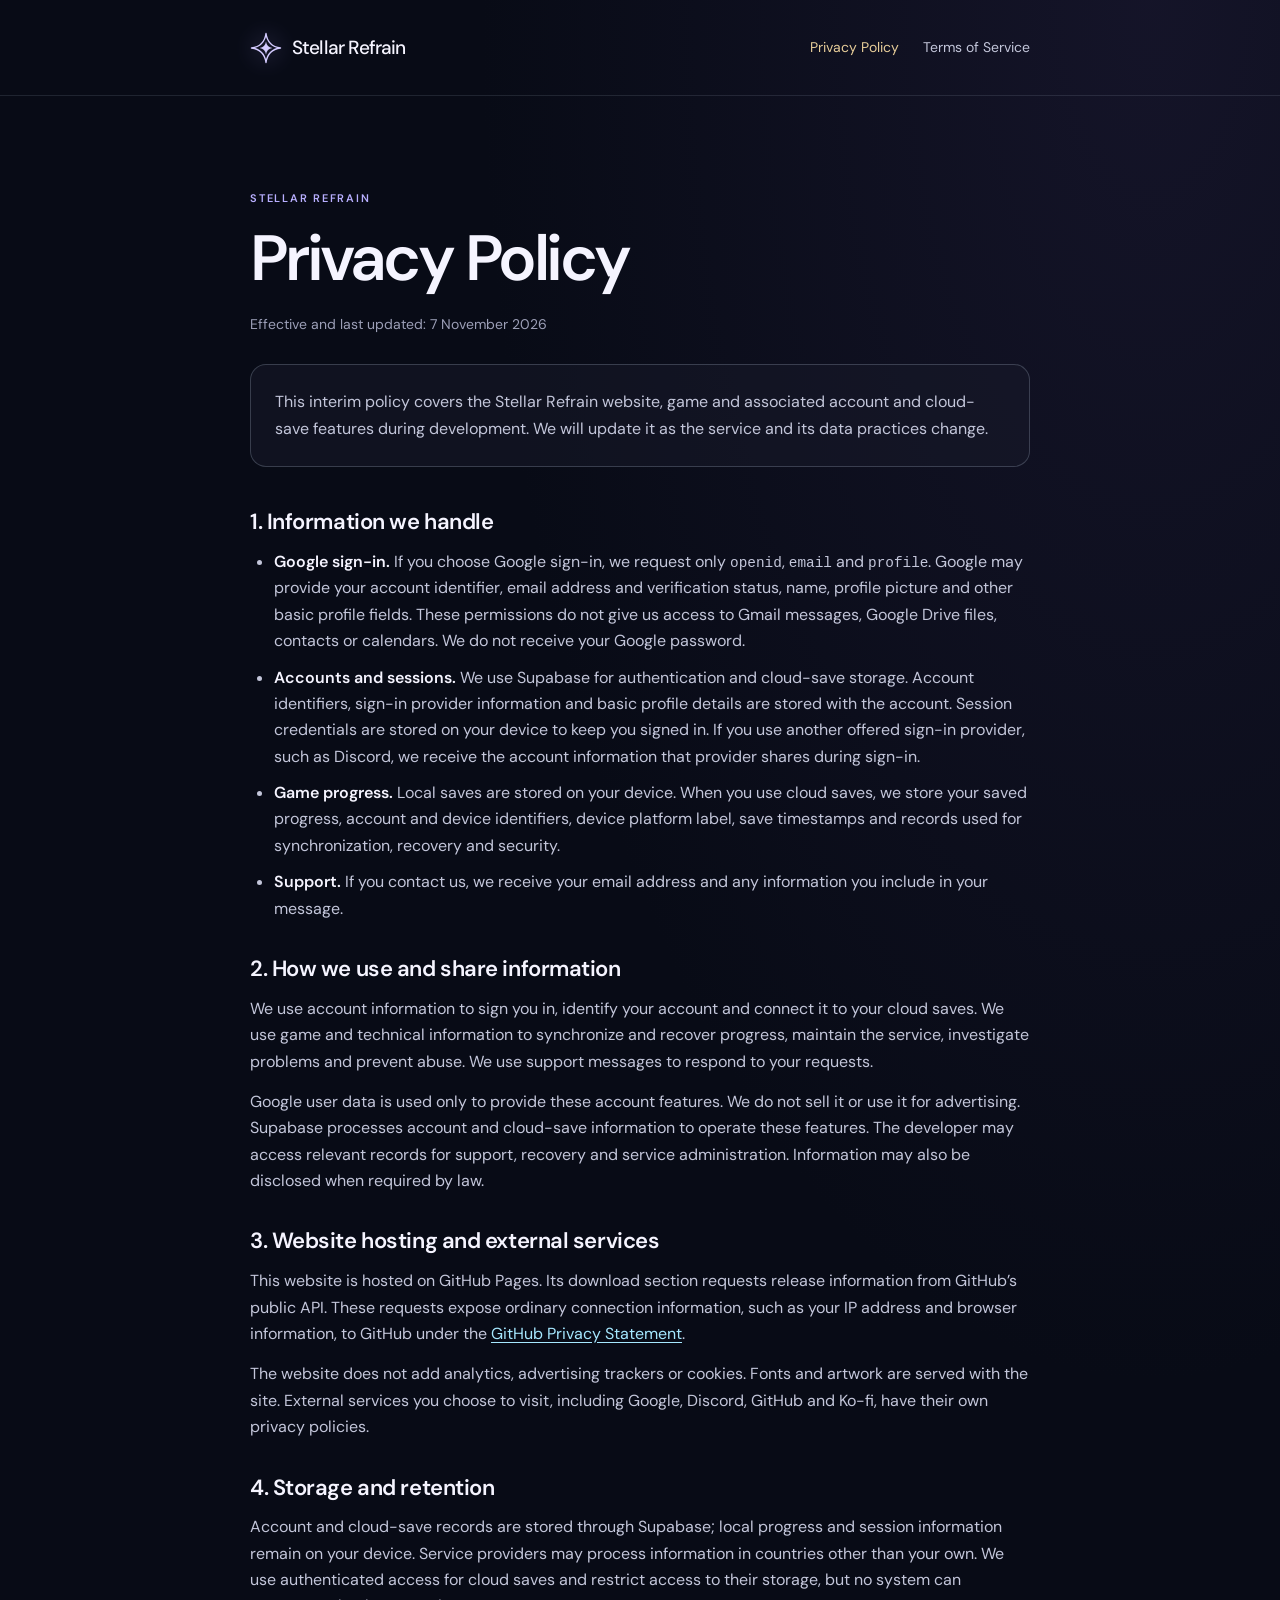
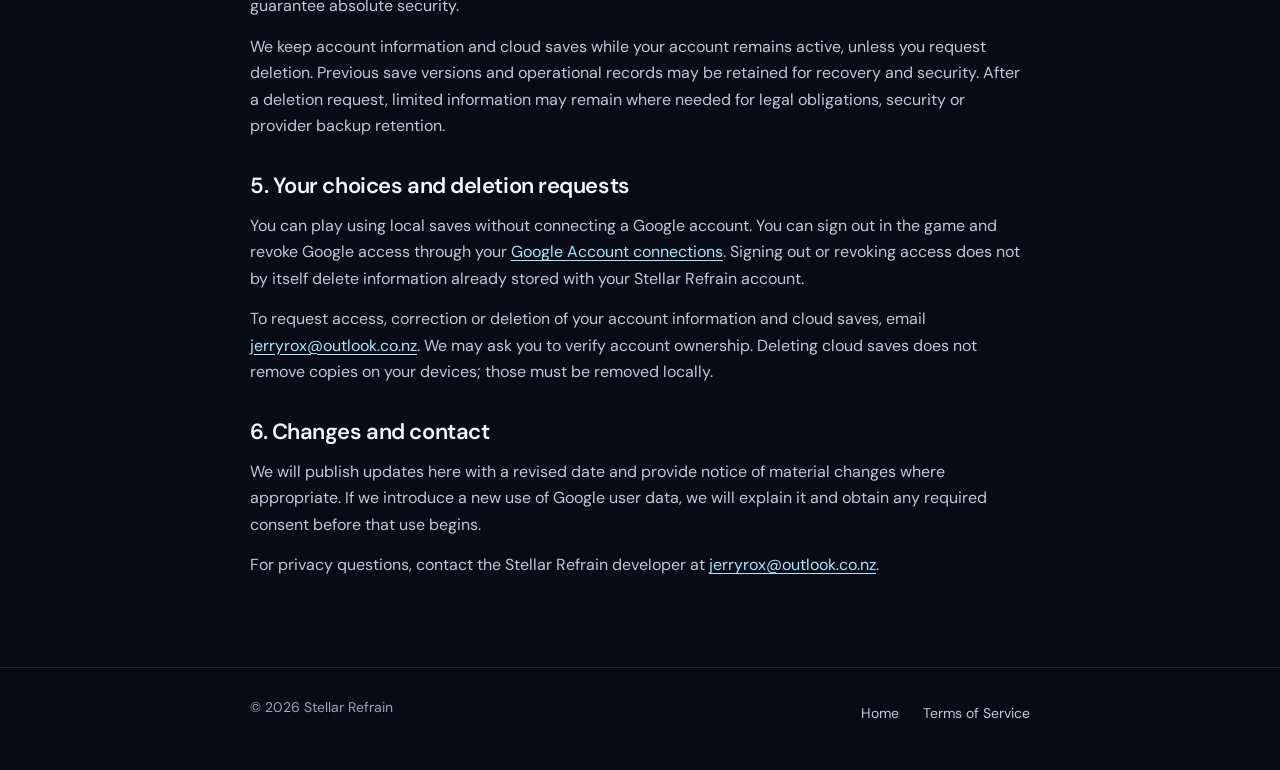
==== privacy/index.html @ 60c8eb96 "Add interim privacy policy and terms for OAuth setup" ====
<!doctype html>
<html lang="en">
  <head>
    <meta charset="utf-8">
    <meta name="viewport" content="width=device-width, initial-scale=1">
    <title>Privacy Policy — Stellar Refrain</title>
    <meta name="description" content="How Stellar Refrain handles website visits, sign-in information and cloud saves during development.">
    <meta name="theme-color" content="#080b16">
    <meta name="color-scheme" content="dark">
    <link rel="canonical" href="https://stellar-refrain.github.io/privacy/">
    <link rel="icon" href="../assets/img/favicon.svg" type="image/svg+xml">
    <link rel="apple-touch-icon" href="../assets/img/apple-touch-icon.png">
    <link rel="stylesheet" href="../assets/css/site.css?v=immersive-2">
    <link rel="stylesheet" href="../assets/css/legal.css?v=1">
  </head>
  <body class="legal-page">
    <a class="skip-link" href="#main">Skip to content</a>
    <header class="legal-header">
      <div class="legal-shell">
        <a class="brand" href="../" aria-label="Stellar Refrain — home">
          <svg class="brand-crest" viewBox="0 0 32 32" aria-hidden="true"><path d="M16 1.5Q17.7 14.3 30.5 16 17.7 17.7 16 30.5 14.3 17.7 1.5 16 14.3 14.3 16 1.5Z" fill="none" stroke="currentColor" stroke-width="1.4" stroke-linejoin="round"/><path d="M16 9.6Q16.8 15.2 22.4 16 16.8 16.8 16 22.4 15.2 16.8 9.6 16 15.2 15.2 16 9.6Z" fill="currentColor"/></svg>
          <span class="brand-word" aria-hidden="true"><span>Stellar</span><span>Refrain</span></span>
        </a>
        <nav class="legal-nav" aria-label="Policies">
          <a href="./" aria-current="page">Privacy Policy</a>
          <a href="../terms/">Terms of Service</a>
        </nav>
      </div>
    </header>
    <main class="legal-main legal-shell" id="main">
      <p class="eyebrow">Stellar Refrain</p>
      <h1 class="display legal-title">Privacy Policy</h1>
      <p class="legal-date">Effective and last updated: <time datetime="2026-11-07">7 November 2026</time></p>
      <div class="legal-copy">
        <div class="legal-intro">
          <p>This interim policy covers the Stellar Refrain website, game and associated account and cloud-save features during development. We will update it as the service and its data practices change.</p>
        </div>
        <section aria-labelledby="information">
          <h2 id="information">1. Information we handle</h2>
          <ul>
            <li><strong>Google sign-in.</strong> If you choose Google sign-in, we request only <code>openid</code>, <code>email</code> and <code>profile</code>. Google may provide your account identifier, email address and verification status, name, profile picture and other basic profile fields. These permissions do not give us access to Gmail messages, Google Drive files, contacts or calendars. We do not receive your Google password.</li>
            <li><strong>Accounts and sessions.</strong> We use Supabase for authentication and cloud-save storage. Account identifiers, sign-in provider information and basic profile details are stored with the account. Session credentials are stored on your device to keep you signed in. If you use another offered sign-in provider, such as Discord, we receive the account information that provider shares during sign-in.</li>
            <li><strong>Game progress.</strong> Local saves are stored on your device. When you use cloud saves, we store your saved progress, account and device identifiers, device platform label, save timestamps and records used for synchronization, recovery and security.</li>
            <li><strong>Support.</strong> If you contact us, we receive your email address and any information you include in your message.</li>
          </ul>
        </section>
        <section aria-labelledby="use">
          <h2 id="use">2. How we use and share information</h2>
          <p>We use account information to sign you in, identify your account and connect it to your cloud saves. We use game and technical information to synchronize and recover progress, maintain the service, investigate problems and prevent abuse. We use support messages to respond to your requests.</p>
          <p>Google user data is used only to provide these account features. We do not sell it or use it for advertising. Supabase processes account and cloud-save information to operate these features. The developer may access relevant records for support, recovery and service administration. Information may also be disclosed when required by law.</p>
        </section>
        <section aria-labelledby="website">
          <h2 id="website">3. Website hosting and external services</h2>
          <p>This website is hosted on GitHub Pages. Its download section requests release information from GitHub’s public API. These requests expose ordinary connection information, such as your IP address and browser information, to GitHub under the <a href="https://docs.github.com/en/site-policy/privacy-policies/github-general-privacy-statement">GitHub Privacy Statement</a>.</p>
          <p>The website does not add analytics, advertising trackers or cookies. Fonts and artwork are served with the site. External services you choose to visit, including Google, Discord, GitHub and Ko-fi, have their own privacy policies.</p>
        </section>
        <section aria-labelledby="storage">
          <h2 id="storage">4. Storage and retention</h2>
          <p>Account and cloud-save records are stored through Supabase; local progress and session information remain on your device. Service providers may process information in countries other than your own. We use authenticated access for cloud saves and restrict access to their storage, but no system can guarantee absolute security.</p>
          <p>We keep account information and cloud saves while your account remains active, unless you request deletion. Previous save versions and operational records may be retained for recovery and security. After a deletion request, limited information may remain where needed for legal obligations, security or provider backup retention.</p>
        </section>
        <section aria-labelledby="choices">
          <h2 id="choices">5. Your choices and deletion requests</h2>
          <p>You can play using local saves without connecting a Google account. You can sign out in the game and revoke Google access through your <a href="https://myaccount.google.com/connections">Google Account connections</a>. Signing out or revoking access does not by itself delete information already stored with your Stellar Refrain account.</p>
          <p>To request access, correction or deletion of your account information and cloud saves, email <a href="mailto:jerryrox@outlook.co.nz">jerryrox@outlook.co.nz</a>. We may ask you to verify account ownership. Deleting cloud saves does not remove copies on your devices; those must be removed locally.</p>
        </section>
        <section aria-labelledby="contact">
          <h2 id="contact">6. Changes and contact</h2>
          <p>We will publish updates here with a revised date and provide notice of material changes where appropriate. If we introduce a new use of Google user data, we will explain it and obtain any required consent before that use begins.</p>
          <p>For privacy questions, contact the Stellar Refrain developer at <a href="mailto:jerryrox@outlook.co.nz">jerryrox@outlook.co.nz</a>.</p>
        </section>
      </div>
    </main>
    <footer class="legal-footer">
      <div class="legal-shell">
        <span>© 2026 Stellar Refrain</span>
        <nav class="legal-nav" aria-label="Footer">
          <a href="../">Home</a>
          <a href="../terms/">Terms of Service</a>
        </nav>
      </div>
    </footer>
  </body>
</html>
---- assets/css/site.css ----
/* Stellar Refrain — website
   A cinematic night sky, layered artwork and light in motion. */

@font-face { font-family: "DM Sans"; src: url("../fonts/dm-sans-regular.woff2") format("woff2"); font-weight: 400; font-display: swap; }
@font-face { font-family: "DM Sans"; src: url("../fonts/dm-sans-medium.woff2") format("woff2"); font-weight: 500; font-display: swap; }
@font-face { font-family: "DM Sans"; src: url("../fonts/dm-sans-semibold.woff2") format("woff2"); font-weight: 600 700; font-display: swap; }
@font-face { font-family: "Libre Caslon Display"; src: url("../fonts/libre-caslon-display.woff2") format("woff2"); font-weight: 400; font-display: swap; }

@property --c { syntax: "<color>"; inherits: true; initial-value: #f6b6d2; }

:root {
  color-scheme: dark;
  --bg: #080b16;
  --bg-deep: #050710;
  --bg-raise: #111626;
  --glass: rgba(19, 34, 55, .55);
  --glass-strong: rgba(14, 26, 45, .78);
  --line: rgba(212, 234, 255, .11);
  --line-strong: rgba(212, 234, 255, .2);
  --ink: #f5f4ff;
  --ink-2: #c3c6da;
  --muted: #9c9fb7;
  --gold: #e7cd99;
  --gold-2: #d3b77e;
  --ice: #a6e8ff;
  --serif: "Libre Caslon Display", "Iowan Old Style", "Palatino Linotype", Georgia, serif;
  --sans: "DM Sans", ui-sans-serif, system-ui, -apple-system, "Segoe UI", Roboto, sans-serif;
  --ease: cubic-bezier(.16, 1, .3, 1);
  --ease-in-out: cubic-bezier(.65, 0, .35, 1);
  --max: 1320px;
  --gutter: clamp(20px, 4.6vw, 64px);
  --header-h: 76px;
  --section-y: clamp(76px, 9vw, 140px);
  --accent: #b8afff;
  --accent-hover: #d8d2ff;
  --violet: #8374df;
}

/* Base -------------------------------------------------------------------- */
*, *::before, *::after { box-sizing: border-box; }
html { scroll-behavior: smooth; scroll-padding-top: calc(var(--header-h) + 8px); -webkit-text-size-adjust: 100%; text-size-adjust: 100%; }
body {
  margin: 0;
  min-height: 100vh;
  background: var(--bg);
  color: var(--ink);
  font: 400 16px/1.65 var(--sans);
  -webkit-font-smoothing: antialiased;
  -moz-osx-font-smoothing: grayscale;
  text-rendering: optimizeLegibility;
  overflow-x: hidden;
}
img, picture, svg, canvas { display: block; max-width: 100%; }
img { height: auto; }
svg { flex-shrink: 0; width: 1em; height: 1em; }
h1, h2, h3, h4, p, figure, blockquote, dl, dd, ul, ol { margin: 0; }
ul, ol { padding: 0; list-style: none; }
h1, h2, h3, h4 { font-weight: 400; }
a { color: inherit; text-decoration: none; }
button { font: inherit; color: inherit; background: none; border: 0; padding: 0; cursor: pointer; -webkit-tap-highlight-color: transparent; }
[hidden] { display: none !important; }
::selection { background: rgba(231, 205, 153, .32); color: #fff; }
:focus-visible { outline: 2px solid var(--ice); outline-offset: 3px; border-radius: 6px; }

.visually-hidden { position: absolute !important; width: 1px; height: 1px; padding: 0; margin: -1px; overflow: hidden; clip: rect(0 0 0 0); white-space: nowrap; border: 0; }
.sprite { position: absolute; width: 0; height: 0; overflow: hidden; }
.skip-link { position: fixed; left: 16px; top: 16px; z-index: 100; padding: 10px 18px; border-radius: 10px; background: var(--gold); color: #1a1408; font-weight: 600; transform: translateY(-160%); transition: transform .2s; }
.skip-link:focus { transform: none; }
.container { width: min(var(--max), 100% - 2 * var(--gutter)); margin-inline: auto; }
.section { position: relative; padding-block: var(--section-y); }

/* Type ---------------------------------------------------------------------- */
.eyebrow {
  display: inline-flex; align-items: center; gap: 10px;
  color: var(--gold);
  font: 600 12px/1.4 var(--sans);
  letter-spacing: .26em;
  text-transform: uppercase;
}
.eyebrow svg { width: 11px; height: 11px; }
.display, .display-sm, .display-md { font-family: var(--sans); font-weight: 600; line-height: 1.04; letter-spacing: -.055em; text-wrap: balance; }
.display { font-size: clamp(39px, 4.8vw, 68px); }
.display-sm { font-size: clamp(29px, 3.4vw, 45px); }
.display-md { font-size: clamp(52px, 7vw, 92px); }
.lede { color: var(--ink-2); font-size: clamp(16px, 1.3vw, 19px); line-height: 1.7; max-width: 56ch; text-wrap: pretty; }

.section-head { display: grid; gap: 22px; }
.section-head.center { justify-items: center; text-align: center; max-width: 860px; margin-inline: auto; }
.section-head.split { grid-template-columns: minmax(0, 1.1fr) minmax(0, .9fr); align-items: end; column-gap: clamp(32px, 6vw, 96px); }
.section-head.split > div { display: grid; gap: 22px; }
.section-head.split .lede { padding-bottom: 10px; }

/* Buttons ------------------------------------------------------------------- */
.btn {
  --h: 48px;
  position: relative;
  display: inline-flex; align-items: center; justify-content: center; gap: 10px;
  min-height: var(--h); padding: 0 22px;
  border-radius: 12px;
  border: 1px solid transparent;
  font: 600 15px/1 var(--sans);
  letter-spacing: .01em;
  white-space: nowrap;
  transition: transform .35s var(--ease), background-color .25s, border-color .25s, box-shadow .35s var(--ease), color .25s;
}
.btn svg { width: 18px; height: 18px; }
.btn-lg { --h: 56px; padding: 0 28px; font-size: 16px; border-radius: 14px; }
.btn-block { width: 100%; --h: 54px; }
.btn-primary {
  color: #161329; background: linear-gradient(135deg, #f4f0ff, #c2b8ff);
  border-color: #e7e1ff88;
  box-shadow: 0 0 30px -12px #b7a7ff9c, inset 0 1px #fff;
}
.btn-primary:hover { transform: translateY(-3px); box-shadow: 0 0 48px -12px #b7a7ffd0; }
.btn-primary svg { transition: transform .3s var(--ease); }
.btn-primary:hover svg { transform: translateX(3px); }
.btn-secondary { color: var(--ink); background: #141a2b88; border-color: #c4baff38; backdrop-filter: blur(14px); }
.btn-secondary:hover { background: #36304c99; border-color: #d4c7ff88; transform: translateY(-3px); }
.btn-glass {
  color: var(--ink);
  background: rgba(14, 26, 45, .5);
  border-color: rgba(231, 205, 153, .42);
  -webkit-backdrop-filter: blur(14px);
  backdrop-filter: blur(14px);
}
.btn-glass:hover { transform: translateY(-2px); border-color: var(--gold); background: rgba(20, 34, 58, .7); }
.btn-glass svg { transition: transform .35s var(--ease); }
.btn-glass:hover svg { transform: translateX(3px); }
.btn-disabled, .btn:disabled {
  color: var(--muted);
  background: rgba(255, 255, 255, .03);
  border: 1px dashed var(--line-strong);
  cursor: not-allowed;
  box-shadow: none;
}
.link-btn {
  display: inline-flex; align-items: center; gap: 8px;
  color: var(--ink-2); font-size: 14px; font-weight: 500;
  padding: 8px 2px;
  border-bottom: 1px solid var(--line-strong);
  transition: color .2s, border-color .2s;
}
.link-btn svg { width: 15px; height: 15px; }
.link-btn:hover { color: var(--ink); border-color: var(--c, var(--gold)); }

/* Header -------------------------------------------------------------------- */
.site-header {
  position: fixed; inset: 18px 0 auto; z-index: 50;
  width: min(1240px, 100% - 48px); margin-inline: auto;
  border: 1px solid #bcb6ed26; border-radius: 16px;
  background: #0c1020ba; backdrop-filter: blur(24px) saturate(1.25);
  box-shadow: 0 8px 40px #0003, inset 0 1px #ffffff08;
  transition: background-color .35s, transform .35s var(--ease);
}
.site-header::after { content: ''; position: absolute; bottom: -1px; left: 24px; right: 24px; height: 1px; background: linear-gradient(90deg,transparent,#c4b6ff,transparent); transform: scaleX(var(--reading-progress, 0)); transform-origin: left; opacity: .7; }
.site-header.is-scrolled { background: #0c1020ed; transform: translateY(-8px); }
.header-inner { display: flex; align-items: center; gap: 24px; padding-inline: 22px; height: var(--header-h); }
.brand { display: inline-flex; align-items: center; gap: 10px; flex-shrink: 0; }
.brand-crest { width: 32px; height: 32px; color: #d4cbff; filter: drop-shadow(0 0 12px #b6a4ff77); }
.brand-word { display: flex; gap: .23em; font: 500 19px/1 var(--sans); letter-spacing: -.045em; }
.site-nav { margin-left: auto; display: flex; align-items: center; gap: 3px; }
.site-nav a:not(.btn) { padding: 9px 13px; color: var(--ink-2); font-size: 13px; font-weight: 500; border-radius: 8px; transition: color .2s, background-color .2s; }
.site-nav a:not(.btn):hover, .site-nav a[aria-current="true"] { background: #b8afff12; color: #fff; }
.nav-cta { --h: 38px; padding-inline: 17px; margin-left: 12px; font-size: 13px; border-radius: 9px; }
.nav-cta svg { width: 15px; height: 15px; }
.menu-btn { display: none; }

/* Hero ---------------------------------------------------------------------- */
.hero {
  position: relative; isolation: isolate; overflow: hidden;
  min-height: max(840px, 100svh); display: flex; flex-direction: column;
  background: var(--bg);
}
.hero-panorama { position: absolute; inset: 0; z-index: -4; overflow: hidden; }
.hero-panorama img {
  width: 100%; height: 100%; object-fit: cover; object-position: 55% 50%; opacity: .55;
  transform: translate3d(calc(var(--drift-x, 0px) * -.3), calc(var(--scene-scroll, 0px) * .6), 0) scale(1.08);
}
.hero::before {
  content: ''; position: absolute; inset: 0; z-index: -3; pointer-events: none;
  background: linear-gradient(90deg, #080b16 0%, #080b16e8 28%, #080b1680 58%, #080b161a 85%),
    linear-gradient(0deg, #080b16 0%, #080b1640 32%, transparent 65%, #080b1680);
}
.hero::after { content: ''; position: absolute; inset: 0; z-index: -1; pointer-events: none; background: linear-gradient(0deg, #080b16 0%,transparent 29%); }
.hero-aurora {
  position: absolute; left: 26%; top: -10%; width: 80%; height: 90%; z-index: -2; pointer-events: none;
  background: radial-gradient(ellipse at 60% 45%,#7859c94a,transparent 57%), radial-gradient(ellipse at 30% 70%,#3590ac27,transparent 50%);
  filter: blur(40px); animation: aurora 16s ease-in-out infinite alternate;
}
@keyframes aurora { from { transform: translate(-3%,-4%) rotate(-6deg); } to { transform: translate(6%,6%) rotate(7deg); } }
.hero-inner { position: relative; z-index: 3; padding-top: clamp(170px,19vh,230px); padding-bottom: 48px; pointer-events: none; }
.hero-intro { max-width: 600px; pointer-events: auto; }
.game-label { display: inline-flex; align-items: center; gap: 10px; font: 500 11px/1.4 var(--sans); color: #c4b9f4; letter-spacing: .14em; text-transform: uppercase; }
.game-label svg { width: 13px; filter: drop-shadow(0 0 8px #b4a3ff88); }
.hero h1 { margin: 22px 0; font: 600 clamp(72px,7.5vw,112px)/1.02 var(--sans); letter-spacing: -.075em; }
.hero-line { display: block; overflow: hidden; padding-bottom: .08em; margin-bottom: -.08em; }
.hero-line > span { display: block; }
.hero h1 em { font-style: normal; color: #d8cfff; background: linear-gradient(110deg,#f6f0ff 10%,#b7a4fc 60%,#bde6fa); background-clip: text; -webkit-background-clip: text; -webkit-text-fill-color: transparent; }
.hero-lede { max-width: 40ch; color: #c2c2d4; font-size: clamp(16px,1.3vw,19px); line-height: 1.7; }
.hero-actions { display: flex; flex-wrap: wrap; gap: 12px; margin-top: 30px; }
.hero-actions .btn { --h: 54px; padding-inline: 25px; border-radius: 11px; }
.hero-platforms { display: flex; flex-wrap: wrap; gap: 8px 22px; margin-top: 23px; color: #a7a7be; font-size: 11px; }
.hero-platforms li { display: inline-flex; align-items: center; gap: 7px; }
.hero-platforms svg { width: 13px; height: 13px; }
.hero-companion {
  position: absolute; z-index: 2; top: 108px; bottom: 146px; left: 48%; right: 1%;
  display: flex; align-items: flex-end; justify-content: center;
  transform: translate3d(var(--drift-x,0px), calc(var(--drift-y,0px) + var(--scene-scroll,0px) * -.35), 0);
  transition: transform .6s var(--ease);
}
.hero-portrait { height: 100%; width: auto; max-width: 100%; object-fit: contain; object-position: 50% 100%; filter: drop-shadow(0 12px 70px #0c0c2caa); }
.companion-caption {
  position: absolute; right: 10%; bottom: 50px; display: flex; align-items: center; gap: 32px; padding: 16px 18px;
  background: #0d11267a; border: 1px solid #d6c4ff38; border-radius: 12px; backdrop-filter: blur(20px);
  box-shadow: 0 12px 42px #0004; transition: border-color .3s, transform .4s var(--ease);
}
.companion-caption strong { display: block; font: 500 25px/1.1 var(--sans); letter-spacing: -.04em; }
.companion-caption small { display: block; margin-top: 5px; color: #c7bed9; font-size: 11px; }
.companion-arrow { display: grid; place-items: center; width: 32px; height: 32px; border-radius: 50%; background: #d4c6ff14; border: 1px solid #e4d4ff38; }
.companion-arrow svg { width: 15px; rotate: -35deg; }
.hero-companion:hover .companion-caption { transform: translateY(-4px); border-color: #d6c4ff88; }
.hero-orbits { position: absolute; z-index: 0; width: min(700px,56vw); aspect-ratio: 1; top: 47%; left: 73%; transform: translate(-50%,-50%) rotate(-22deg); pointer-events: none; }
.hero-orbits i { position: absolute; inset: 5%; border: 1px solid #cdb9ff29; border-radius: 50%; animation: orbit 50s linear infinite; box-shadow: inset 0 0 60px #b8afff06,0 0 60px #b8afff06; }
.hero-orbits i::after { content: ''; position: absolute; left: 50%; top: -3px; width: 5px; height: 5px; border-radius: 50%; background: #e7d8ff; box-shadow: 0 0 18px 4px #cdb9ff88; }
.hero-orbits i:nth-child(2) { inset: 13% -10%; transform: rotateX(62deg); animation: orbit-ellipse 38s linear infinite; border-color: #badcfa2e; }
@keyframes orbit { to { transform: rotate(360deg); } }
@keyframes orbit-ellipse { from { transform: rotate(-12deg) rotateX(62deg) rotateZ(0); } to { transform: rotate(-12deg) rotateX(62deg) rotateZ(360deg); } }
.explore-strip { position: relative; z-index: 4; display: grid; grid-template-columns: repeat(3,minmax(0,1fr)); gap: 16px; margin-top: auto; padding-block: 20px 36px; }
.portal { position: relative; isolation: isolate; display: flex; align-items: flex-end; gap: 16px; min-height: 118px; padding: 22px; border: 1px solid #b7b1dc29; border-radius: 14px; background: #111629; overflow: hidden; transition: transform .5s var(--ease),border-color .4s,box-shadow .4s; }
.portal-art { position: absolute; inset: 0; z-index: -3; width: 100%; height: 100%; object-fit: cover; opacity: .42; transition: transform .8s var(--ease),opacity .5s; }
.portal::before { content: ''; position: absolute; inset: 0; z-index: -2; background: linear-gradient(90deg,#0c1025f0,#0c102533),linear-gradient(0deg,#0c1025b0,transparent); }
.portal::after { content: ''; position: absolute; inset: 0; z-index: -1; background: radial-gradient(220px at var(--glow-x,50%) var(--glow-y,50%), #cab7ff26, transparent); opacity: 0; transition: opacity .3s; }
.portal small { display: block; color: #b6b0cb; font-size: 10px; margin-bottom: 5px; }
.portal strong { font: 500 clamp(15px,1.4vw,19px)/1.3 var(--sans); letter-spacing: -.025em; }
.portal > svg { margin-left: auto; width: 19px; rotate: -35deg; color: #c4baff; transition: transform .4s var(--ease); }
.portal:hover { transform: translateY(-6px); border-color: #b7a6f888; box-shadow: 0 15px 40px #0005; }
.portal:hover .portal-art { transform: scale(1.06); opacity: .6; }
.portal:hover::after { opacity: 1; }
.portal:hover > svg { transform: translateX(4px); }
.starfield { position: absolute; inset: 0; z-index: -2; width: 100%; height: 100%; pointer-events: none; mix-blend-mode: screen; }
.hero-stars { z-index: 1; opacity: .8; }
.js .hero-panorama { animation: panorama-enter 2s var(--ease) both; }
.js .hero-portrait { animation: portrait-enter 1.8s .15s var(--ease) both; }
.js .hero-line > span { animation: title-enter 1.2s .16s var(--ease) both; }
.js .hero-line:nth-of-type(3) > span { animation-delay: .3s; }
.js .game-label { animation: rise .9s .05s var(--ease) both; }
.js .hero-lede { animation: rise 1s .4s var(--ease) both; }
.js .hero-actions { animation: rise 1s .52s var(--ease) both; }
.js .hero-platforms { animation: rise 1s .64s var(--ease) both; }
.js .companion-caption { animation: rise 1s .8s var(--ease) backwards; }
.js .portal { animation: rise 1s .7s var(--ease) backwards; }
.js .portal:nth-child(2) { animation-delay: .8s; }
.js .portal:nth-child(3) { animation-delay: .9s; }
@keyframes title-enter { from { opacity: 0; transform: translateY(110%) rotate(3deg); } to { opacity: 1; transform: translateY(0) rotate(0); } }
@keyframes portrait-enter { from { opacity: 0; transform: translateY(38px) scale(1.045); } to { opacity: 1; transform: translateY(0) scale(1); } }
@keyframes panorama-enter { from { opacity: 0; transform: scale(1.05); } to { opacity: 1; transform: scale(1); } }
@keyframes rise { from { opacity: 0; transform: translateY(24px); } to { opacity: 1; transform: translateY(0); } }
@keyframes fade { from { opacity: 0; } }

/* Reveal -------------------------------------------------------------------- */
.js [data-reveal] { opacity: 0; transform: translateY(32px); transition: opacity 1s var(--ease), transform 1s var(--ease); transition-delay: calc(var(--d, 0) * 110ms); }
.js [data-reveal].is-visible { opacity: 1; transform: none; }

/* Story --------------------------------------------------------------------- */
.story { background: radial-gradient(ellipse at 10% 35%,#26234535,transparent 60%),var(--bg); }
.story-reader { margin-top: clamp(32px,4vw,56px); background: linear-gradient(135deg,#14192c,#0d1020); border: 1px solid #b9b2e42e; border-radius: 20px; overflow: hidden; box-shadow: 0 35px 90px -50px #000; }
.story-reader-head { display: flex; align-items: center; justify-content: space-between; gap: 12px; padding: 18px 26px; border-bottom: 1px solid var(--line); }
.story-caption { display: flex; align-items: center; gap: 9px; font-size: 13px; font-weight: 500; color: #d9d5ec; }
.story-caption svg { width: 16px; height: 16px; color: var(--accent); }
.story-skip { color: var(--muted); font-size: 12px; padding-block: 5px; }
.story-skip:hover { color: var(--accent); }
.story-tabs { position: relative; display: grid; grid-template-columns: repeat(8,minmax(0,1fr)); padding-inline: 16px; border-bottom: 1px solid var(--line); overflow-x: auto; scrollbar-width: thin; }
.story-tab { position: relative; display: grid; gap: 5px; justify-items: start; padding: 16px 10px; color: var(--muted); font: 500 12px/1.4 var(--sans); white-space: nowrap; transition: color .3s, background-color .3s; }
.story-tab span { color: #9292ac; font-size: 10px; font-variant-numeric: tabular-nums; }
.story-tab::after { content: ''; position: absolute; bottom: 0; left: 10px; right: 10px; height: 2px; background: linear-gradient(90deg,#b5a5f5,#b8e1ed); transform: scaleX(0); transform-origin: left; transition: transform .5s var(--ease); box-shadow: 0 0 14px #b8afff55; }
.story-tab:hover { color: #fff; }
.story-tab[aria-selected="true"] { color: #fff; background: linear-gradient(0deg,#b8afff10,transparent); }
.story-tab[aria-selected="true"] span { color: var(--accent); }
.story-tab[aria-selected="true"]::after { transform: scaleX(1); }
.story-tab:focus-visible { outline-offset: -4px; }
.story-scene { display: grid; grid-template-columns: minmax(0,1.5fr) minmax(0,1fr); align-items: center; gap: clamp(24px,3vw,46px); padding: clamp(20px,3vw,42px); min-height: 450px; }
.story-scene + .story-scene { border-top: 1px solid var(--line); }
.is-enhanced .story-scene { border-top: 0; }
.scene-heading .eyebrow { font-size: 10px; letter-spacing: .14em; color: var(--accent); }
.scene-heading h3 { margin-top: 10px; font: 500 clamp(30px,3vw,43px)/1.08 var(--sans); letter-spacing: -.05em; text-wrap: balance; }
.story-art { overflow: hidden; border-radius: 12px; background: #151c30; border: 1px solid #e0d4ff1c; }
.story-art img { width: 100%; aspect-ratio: 16/9; height: auto; object-fit: cover; }
.story-copy { display: grid; justify-items: start; gap: 17px; }
.story-copy p { color: var(--ink-2); font-size: 15px; line-height: 1.75; }
.story-copy .link-btn { color: var(--accent); }
.is-enhanced .story-scene:not([hidden]) .story-art img { animation: scene-picture 1.2s var(--ease) both; }
.is-enhanced .story-scene:not([hidden]) .scene-heading { animation: scene-copy .7s .08s var(--ease) both; }
.is-enhanced .story-scene:not([hidden]) .story-copy > p { animation: scene-copy .7s .16s var(--ease) both; }
.is-enhanced .story-scene:not([hidden]) .story-copy > p:nth-of-type(2) { animation-delay: .25s; }
@keyframes scene-picture { from { opacity: 0; transform: scale(1.06); filter: blur(5px); } to { opacity: 1; transform: scale(1); filter: blur(0); } }
@keyframes scene-copy { from { opacity: 0; transform: translateY(16px); filter: blur(3px); } to { opacity: 1; transform: translateY(0); filter: blur(0); } }
.story-controls { display: flex; align-items: center; justify-content: space-between; gap: 12px; padding: 14px 26px; border-top: 1px solid var(--line); background: #080b163d; }
.story-controls button { display: inline-flex; align-items: center; gap: 12px; padding: 11px 17px; min-height: 42px; border: 1px solid var(--line-strong); border-radius: 9px; font: 500 13px/1.2 var(--sans); transition: border-color .3s, background-color .3s; }
.story-controls .story-next { color: #1a1731; background: #d0c7fa; border-color: #d0c7fa; }
.story-controls button:hover:not(:disabled) { border-color: #d0c7fa; }
.story-controls button:disabled { opacity: .3; cursor: default; }
.story-position { color: var(--accent); font-size: 12px; font-variant-numeric: tabular-nums; }
.story-position-total { color: var(--muted); margin-left: 5px; }

.arc { margin-top: clamp(96px, 11vw, 160px); }
.arc-head { display: flex; align-items: end; justify-content: space-between; gap: 32px 64px; flex-wrap: wrap; padding-bottom: 32px; border-bottom: 1px solid var(--line); }
.arc-head > div { display: grid; gap: 14px; }
.arc-head > p { color: var(--muted); max-width: 46ch; }
.arc-grid { display: grid; grid-template-columns: repeat(3, minmax(0, 1fr)); gap: 20px; margin-top: 32px; }
.chapter { position: relative; border-radius: 20px; overflow: hidden; border: 1px solid var(--line); background: var(--bg-raise); transition: border-color .4s, transform .6s var(--ease); }
.chapter:hover { border-color: var(--line-strong); transform: translateY(-4px); }
.chapter-media { aspect-ratio: 16 / 10; overflow: hidden; }
.chapter-media img { width: 100%; height: 100%; object-fit: cover; transition: transform 1.2s var(--ease); }
.chapter:hover .chapter-media img { transform: scale(1.05); }
.chapter-body { display: grid; gap: 8px; padding: 24px 26px 28px; }
.chapter-no { color: var(--gold); font-size: 12px; font-weight: 600; letter-spacing: .24em; text-transform: uppercase; }
.chapter h4 { font: 400 30px/1.1 var(--serif); }
.chapter-body > p:last-child { color: var(--muted); font-size: 15px; }

/* Stellans ------------------------------------------------------------------ */
.stellans { background: linear-gradient(180deg, var(--bg) 0%, #0b1527 50%, var(--bg) 100%); overflow: hidden; }
.spotlight-wrap { display: grid; grid-template-columns: minmax(0, 1fr); gap: 22px; margin-top: clamp(48px, 6vw, 80px); }

.roster { display: flex; align-items: center; gap: 10px; min-width: 0; }
html:not(.js) .roster, html:not(.js) .spotlight-arrows, html:not(.js) .pose-switch { display: none; }
.roster-list {
  display: flex; gap: 10px; min-width: 0;
  overflow-x: auto; overscroll-behavior-x: contain;
  scroll-snap-type: x proximity; scrollbar-width: none;
  padding: 6px 4px; margin: -6px -4px;
}
.roster-list::-webkit-scrollbar { display: none; }
.roster-tab {
  flex: 0 0 auto; display: flex; align-items: center; gap: 12px;
  padding: 6px 22px 6px 6px;
  border-radius: 999px; border: 1px solid var(--line);
  background: rgba(255, 255, 255, .02);
  color: var(--muted); text-align: left; scroll-snap-align: start;
  transition: border-color .3s, background-color .3s, transform .35s var(--ease);
}
.roster-tab img {
  width: 48px; height: 48px; border-radius: 50%; object-fit: cover;
  filter: saturate(.55) brightness(.8);
  transition: filter .3s, box-shadow .35s var(--ease);
}
.roster-text { display: grid; gap: 3px; }
.roster-name { color: var(--ink-2); font: 400 20px/1.05 var(--serif); transition: color .3s; }
.roster-role { color: var(--muted); font-size: 10.5px; font-weight: 600; letter-spacing: .2em; text-transform: uppercase; transition: color .3s; }
.roster-tab:hover { border-color: var(--line-strong); transform: translateY(-2px); }
.roster-tab:hover img { filter: none; }
.roster-tab[aria-selected="true"] { border-color: color-mix(in srgb, var(--c) 60%, transparent); background: color-mix(in srgb, var(--c) 10%, transparent); }
.roster-tab[aria-selected="true"] img { filter: none; box-shadow: 0 0 0 2px var(--bg), 0 0 0 3px var(--c), 0 6px 20px -6px var(--c); }
.roster-tab[aria-selected="true"] .roster-name { color: var(--ink); }
.roster-tab[aria-selected="true"] .roster-role { color: var(--c); }
.roster-more {
  flex: 0 0 auto; display: inline-flex; align-items: center; gap: 12px;
  margin-left: auto; padding: 6px 22px 6px 6px;
  border-radius: 999px; border: 1px dashed rgba(231, 205, 153, .4);
  color: var(--ink-2); font-size: 14px; font-weight: 500; white-space: nowrap;
  transition: border-color .3s, color .3s, background-color .3s;
}
.roster-more-icon { display: grid; place-items: center; width: 48px; height: 48px; border-radius: 50%; background: rgba(231, 205, 153, .1); color: var(--gold); }
.roster-more-icon svg { width: 16px; height: 16px; animation: spin 12s linear infinite; }
@keyframes spin { to { transform: rotate(360deg); } }
.roster-more:hover { border-color: var(--gold); color: var(--ink); background: rgba(231, 205, 153, .06); }

.spotlight {
  position: relative; isolation: isolate; overflow: hidden;
  border-radius: 30px; border: 1px solid var(--line);
  background:
    radial-gradient(ellipse 50% 70% at 28% 62%, color-mix(in srgb, var(--c) 30%, transparent), transparent 70%),
    linear-gradient(160deg, #111d33 0%, #0b1426 60%, #0a1222 100%);
  transition: --c .8s var(--ease);
}
.spotlight-backdrop { position: absolute; inset: 0; z-index: -1; pointer-events: none; }
.spotlight-backdrop img { width: 100%; height: 100%; object-fit: cover; opacity: .3; transform: scale(1.1); transition: opacity .6s var(--ease); -webkit-mask-image: linear-gradient(90deg, #000 25%, rgba(0, 0, 0, .25) 75%); mask-image: linear-gradient(90deg, #000 25%, rgba(0, 0, 0, .25) 75%); }
.spotlight-backdrop img.is-swapping { opacity: 0; }
.spotlight::before {
  content: ""; position: absolute; z-index: -1; left: 28%; top: 54%; width: min(640px, 70vw); aspect-ratio: 1; translate: -50% -50%;
  border-radius: 50%; border: 1px solid color-mix(in srgb, var(--c) 35%, transparent);
  box-shadow: 0 0 0 46px color-mix(in srgb, var(--c) 4%, transparent), 0 0 0 47px color-mix(in srgb, var(--c) 14%, transparent);
  pointer-events: none;
}
.spotlight-panels { display: grid; }
.stellan {
  grid-area: 1 / 1;
  position: relative;
  display: grid; grid-template-columns: minmax(0, .95fr) minmax(0, 1.05fr); align-items: center;
  min-height: clamp(560px, 74vh, 720px);
}
.js .stellan { visibility: hidden; opacity: 0; transition: opacity .5s var(--ease), visibility 0s .5s; }
.js .stellan.is-active { visibility: visible; opacity: 1; transition: opacity .6s var(--ease), visibility 0s; }
.stellan-no { position: absolute; right: clamp(20px, 3vw, 44px); top: clamp(4px, 1vw, 16px); font: 400 clamp(120px, 15vw, 220px)/1 var(--serif); color: rgba(244, 238, 227, .035); pointer-events: none; user-select: none; }

.stellan-figure { position: relative; align-self: stretch; display: grid; grid-template-rows: minmax(0, 1fr) auto; align-items: end; justify-items: center; gap: 14px; padding: 28px 0 24px; }
.stellan-poses { position: relative; height: clamp(460px, 62vh, 620px); aspect-ratio: 2 / 3; }
.stellan-pose { position: absolute; inset: 0; width: 100%; height: 100%; object-fit: contain; object-position: bottom; transition: opacity .35s var(--ease); }
.stellan-pose.is-leaving { opacity: 0; }
.js .stellan.is-active .stellan-poses { animation: figureIn 1s var(--ease) both; }
@keyframes figureIn { from { opacity: 0; transform: translateX(-28px) scale(.98); } to { opacity: 1; transform: none; } }
.js .stellan.is-active .stellan-poses .stellan-pose { animation: float 7s ease-in-out 1s infinite; }
@keyframes float { 50% { transform: translateY(-8px); } }

.pose-switch {
  position: relative; z-index: 2;
  display: flex; align-items: center; gap: 2px;
  padding: 4px;
  border-radius: 999px; border: 1px solid var(--line-strong);
  background: rgba(8, 14, 27, .66);
  -webkit-backdrop-filter: blur(14px);
  backdrop-filter: blur(14px);
  white-space: nowrap;
}
.pose-label { padding: 0 10px 0 12px; color: var(--muted); font-size: 11px; font-weight: 600; letter-spacing: .18em; text-transform: uppercase; }
.pose-switch button { height: 32px; padding: 0 12px; border-radius: 999px; color: var(--ink-2); font-size: 13px; font-weight: 500; transition: background-color .2s, color .2s; }
.pose-switch button:hover { color: var(--ink); background: rgba(255, 255, 255, .07); }
.pose-switch button[aria-pressed="true"] { color: #121a2a; background: var(--c); }

.stellan-info { position: relative; display: grid; justify-items: start; gap: 0; padding: clamp(36px, 4vw, 56px) clamp(28px, 5vw, 80px) clamp(88px, 8vw, 100px) clamp(12px, 2vw, 24px); }
.js .stellan.is-active .stellan-info > * { animation: rise .9s var(--ease) both; }
.js .stellan.is-active .stellan-info > :nth-child(2) { animation-delay: .06s; }
.js .stellan.is-active .stellan-info > :nth-child(3) { animation-delay: .12s; }
.js .stellan.is-active .stellan-info > :nth-child(4) { animation-delay: .18s; }
.js .stellan.is-active .stellan-info > :nth-child(5) { animation-delay: .24s; }
.js .stellan.is-active .stellan-info > :nth-child(6) { animation-delay: .3s; }
.js .stellan.is-active .stellan-info > :nth-child(7) { animation-delay: .36s; }
.stellan-kicker { display: flex; flex-wrap: wrap; align-items: center; gap: 10px 14px; }
.class-badge {
  display: inline-flex; align-items: center; gap: 7px;
  height: 30px; padding: 0 12px 0 10px;
  border-radius: 999px; border: 1px solid color-mix(in srgb, var(--c) 55%, transparent);
  background: color-mix(in srgb, var(--c) 12%, transparent);
  color: var(--ink); font-size: 13px; font-weight: 500;
}
.class-badge svg { width: 15px; height: 15px; color: var(--c); }
.stellan-role { color: var(--c); font-size: 12px; font-weight: 600; letter-spacing: .26em; text-transform: uppercase; }
.stellan-name { margin-top: 16px; font: 400 clamp(60px, 7vw, 108px)/.92 var(--serif); letter-spacing: -.02em; }
.stellan-epithet { margin-top: 10px; color: var(--c); font: 400 clamp(20px, 1.8vw, 26px)/1.3 var(--serif); }
.stellan-quote { position: relative; margin-top: 24px; padding-left: 22px; border-left: 2px solid color-mix(in srgb, var(--c) 70%, transparent); }
.stellan-quote p { color: var(--ink); font: 400 clamp(19px, 1.6vw, 23px)/1.45 var(--serif); max-width: 34ch; text-wrap: pretty; }
.stellan-bio { margin-top: 22px; color: var(--ink-2); font-size: 16px; line-height: 1.75; max-width: 52ch; }
.stellan-facts { display: grid; grid-template-columns: minmax(0, 1.5fr) minmax(0, 1fr); gap: 20px 28px; width: 100%; max-width: 560px; margin-top: 28px; padding-top: 24px; border-top: 1px solid var(--line); }
.stellan-facts dt { color: var(--muted); font-size: 11px; font-weight: 600; letter-spacing: .2em; text-transform: uppercase; }
.stellan-facts dd { margin-top: 8px; color: var(--muted); font-size: 14px; line-height: 1.6; }
.stellan-facts dd strong { display: block; margin-bottom: 4px; color: var(--ink); font: 400 21px/1.2 var(--serif); }
.stellan-facts > div:last-child dd { color: var(--ink); font-size: 15px; font-weight: 500; }
.stellan-foot { display: flex; flex-wrap: wrap; align-items: center; justify-content: space-between; gap: 16px 24px; width: 100%; max-width: 560px; margin-top: 26px; }
.traits { display: flex; flex-wrap: wrap; gap: 8px; }
.traits li { padding: 5px 12px; border-radius: 999px; background: rgba(255, 255, 255, .05); border: 1px solid var(--line); color: var(--ink-2); font-size: 13px; }

.spotlight-arrows { position: absolute; right: clamp(20px, 3vw, 40px); bottom: clamp(20px, 3vw, 32px); z-index: 3; display: flex; align-items: center; gap: 14px; color: var(--muted); font-size: 13px; letter-spacing: .14em; }
.spotlight-count b { color: var(--ink); font: 400 20px/1 var(--serif); letter-spacing: 0; }
.arrow-btn {
  display: grid; place-items: center; width: 48px; height: 48px;
  border-radius: 50%; border: 1px solid var(--line-strong);
  background: rgba(8, 14, 27, .5); color: var(--ink);
  -webkit-backdrop-filter: blur(12px);
  backdrop-filter: blur(12px);
  transition: border-color .2s, background-color .2s, transform .3s var(--ease);
}
.arrow-btn svg { width: 18px; height: 18px; }
.arrow-prev svg { transform: rotate(180deg); }
.arrow-btn:hover { border-color: var(--c); background: rgba(20, 34, 58, .8); transform: scale(1.06); }

html:not(.js) .stellan { border-bottom: 1px solid var(--line); }

.more-stellans {
  position: relative; isolation: isolate; overflow: hidden;
  display: grid; grid-template-columns: minmax(0, 1.3fr) minmax(0, .85fr); align-items: center; gap: clamp(24px, 4vw, 64px);
  padding: clamp(32px, 4vw, 52px) clamp(28px, 5vw, 72px) 0 clamp(20px, 3vw, 40px);
  border-radius: 30px; border: 1px solid var(--line);
  background:
    radial-gradient(ellipse 55% 75% at 32% 100%, rgba(120, 155, 225, .2), transparent 70%),
    linear-gradient(160deg, #101c32 0%, #0b1426 70%);
}
.more-art { position: relative; align-self: end; }
.more-art img { width: 100%; -webkit-mask-image: linear-gradient(180deg, #000 72%, transparent); mask-image: linear-gradient(180deg, #000 72%, transparent); }
.more-art::before {
  content: ""; position: absolute; inset: -6% 0 30%; z-index: 1; pointer-events: none;
  background-image:
    radial-gradient(1.6px 1.6px at 8% 18%, #f3dfb4, transparent),
    radial-gradient(1.2px 1.2px at 22% 6%, #fff, transparent),
    radial-gradient(1.8px 1.8px at 41% 14%, #f3dfb4, transparent),
    radial-gradient(1.2px 1.2px at 57% 2%, #fff, transparent),
    radial-gradient(1.6px 1.6px at 73% 16%, #f3dfb4, transparent),
    radial-gradient(1.2px 1.2px at 90% 8%, #fff, transparent);
  animation: twinkle 3.6s ease-in-out infinite alternate;
}
@keyframes twinkle { from { opacity: .25; } to { opacity: 1; } }
.more-copy { display: grid; justify-items: start; gap: 18px; padding-bottom: clamp(32px, 4vw, 52px); }
.more-copy > p:not(.eyebrow) { color: var(--ink-2); font-size: 16.5px; line-height: 1.75; max-width: 44ch; }
.more-copy .link-btn svg { width: 16px; height: 16px; }

/* Worlds -------------------------------------------------------------------- */
.world { margin-top: clamp(56px, 7vw, 96px); }
.world + .world { margin-top: clamp(72px, 9vw, 128px); }
.world-hero { position: relative; isolation: isolate; overflow: hidden; display: flex; align-items: flex-end; min-height: clamp(540px, 76vh, 780px); border-radius: 30px; border: 1px solid var(--line); background: var(--bg-raise); }
.world-media { position: absolute; inset: -9% 0; z-index: -2; }
.world-media img { width: 100%; height: 100%; object-fit: cover; transform: translate3d(0, var(--py, 0), 0); will-change: transform; }
.world-hero::before {
  content: ""; position: absolute; inset: 0; z-index: -1; pointer-events: none;
  background: linear-gradient(0deg, rgba(6, 11, 22, .95) 0%, rgba(6, 11, 22, .55) 34%, rgba(6, 11, 22, 0) 62%), linear-gradient(90deg, rgba(6, 11, 22, .7) 0%, rgba(6, 11, 22, 0) 55%);
}
.world-alt .world-hero::before { background: linear-gradient(0deg, rgba(6, 11, 22, .95) 0%, rgba(6, 11, 22, .5) 34%, rgba(6, 11, 22, 0) 62%), linear-gradient(270deg, rgba(6, 11, 22, .72) 0%, rgba(6, 11, 22, 0) 55%); }
.world-copy { display: grid; justify-items: start; gap: 18px; max-width: 640px; padding: clamp(28px, 5vw, 64px); }
.world-alt .world-copy { margin-left: auto; }
.world-copy > p:not(.eyebrow) { color: var(--ink-2); font-size: clamp(16px, 1.25vw, 18px); line-height: 1.7; max-width: 50ch; }
.world-facts { display: flex; flex-wrap: wrap; gap: 8px; margin-top: 6px; justify-self: stretch; }
.world-facts li { padding: 7px 14px; border-radius: 999px; border: 1px solid var(--line-strong); background: rgba(8, 14, 27, .45); -webkit-backdrop-filter: blur(10px); backdrop-filter: blur(10px); color: var(--ink-2); font-size: 13px; }
.postcards { display: grid; grid-template-columns: repeat(auto-fit, minmax(210px, 1fr)); gap: 14px; margin-top: 14px; }
.postcard { position: relative; display: block; width: 100%; aspect-ratio: 16 / 10; overflow: hidden; border-radius: 18px; border: 1px solid var(--line); background: var(--bg-raise); text-align: left; }
.postcard img { width: 100%; height: 100%; object-fit: cover; transition: transform 1s var(--ease), filter .4s; filter: brightness(.85); }
.postcard::after { content: ""; position: absolute; inset: 0; background: linear-gradient(0deg, rgba(6, 11, 22, .85), rgba(6, 11, 22, 0) 55%); pointer-events: none; }
.postcard span { position: absolute; left: 18px; bottom: 14px; z-index: 1; font: 400 20px/1.2 var(--serif); }
.postcard svg { position: absolute; top: 12px; right: 12px; z-index: 1; width: 32px; height: 32px; padding: 8px; border-radius: 50%; background: rgba(8, 14, 27, .6); opacity: 0; transform: scale(.8); transition: opacity .3s, transform .4s var(--ease); }
.postcard:hover img, .postcard:focus-visible img { transform: scale(1.06); filter: none; }
.postcard:hover svg, .postcard:focus-visible svg { opacity: 1; transform: none; }

/* Gameplay ------------------------------------------------------------------ */
.gameplay { background: radial-gradient(ellipse 70% 50% at 70% 55%, rgba(120, 150, 220, .12), transparent 70%), var(--bg); }
.features { display: grid; grid-template-columns: minmax(300px, .78fr) minmax(0, 1.5fr); gap: clamp(32px, 5vw, 72px); align-items: center; margin-top: clamp(56px, 7vw, 88px); }
.feature-tabs { display: grid; gap: 6px; }
.feature-tab {
  position: relative; display: grid; grid-template-columns: 40px minmax(0, 1fr); gap: 0 12px;
  padding: 20px 22px 22px 18px;
  border-radius: 18px; border: 1px solid transparent;
  text-align: left; color: var(--muted);
  transition: background-color .35s, border-color .35s, color .35s;
}
.feature-tab:hover { background: rgba(255, 255, 255, .03); color: var(--ink-2); }
.feature-tab[aria-selected="true"] { background: var(--glass); border-color: var(--line); color: var(--ink-2); }
.feature-no { padding-top: 4px; color: var(--gold-2); font: 400 17px/1 var(--serif); opacity: .6; }
.feature-tab[aria-selected="true"] .feature-no { opacity: 1; }
.feature-text strong { display: block; color: var(--ink); font: 400 clamp(22px, 1.9vw, 27px)/1.2 var(--serif); opacity: .7; transition: opacity .3s; }
.feature-tab[aria-selected="true"] .feature-text strong, .feature-tab:hover .feature-text strong { opacity: 1; }
.feature-text > span { display: block; max-height: 0; overflow: hidden; opacity: 0; font-size: 15px; line-height: 1.65; transition: max-height .6s var(--ease), opacity .4s, margin .5s var(--ease); }
.feature-tab[aria-selected="true"] .feature-text > span { max-height: 12em; opacity: 1; margin-top: 10px; }
.feature-progress { position: absolute; left: 70px; right: 22px; bottom: 0; height: 2px; overflow: hidden; border-radius: 2px; opacity: 0; }
.feature-tab[aria-selected="true"] .feature-progress { opacity: 1; }
.feature-progress i { position: absolute; inset: 0; background: linear-gradient(90deg, var(--gold-2), var(--gold)); transform: scaleX(0); transform-origin: left; }
.features.is-auto .feature-tab[aria-selected="true"] .feature-progress i { animation: progress 7s linear forwards; }
.features.is-paused .feature-tab[aria-selected="true"] .feature-progress i { animation-play-state: paused; }
@keyframes progress { to { transform: scaleX(1); } }

.feature-panels { position: relative; display: grid; }
.feature-panels::before { content: ""; position: absolute; inset: 8% 6%; z-index: -1; border-radius: 50%; background: radial-gradient(closest-side, rgba(166, 200, 255, .2), transparent); filter: blur(40px); }
.screen { grid-area: 1 / 1; overflow: hidden; border-radius: 18px; border: 1px solid var(--line-strong); background: #0b1424; box-shadow: 0 60px 120px -50px rgba(0, 0, 0, .9), 0 30px 60px -40px rgba(80, 110, 170, .4); }
.js .screen:not([hidden]) { animation: screenIn .8s var(--ease) both; }
@keyframes screenIn { from { opacity: 0; transform: translateY(14px) scale(.985); } }
.screen-bar { display: flex; align-items: center; gap: 7px; height: 38px; padding: 0 16px; border-bottom: 1px solid var(--line); background: rgba(255, 255, 255, .03); }
.screen-bar i { width: 10px; height: 10px; border-radius: 50%; background: rgba(255, 255, 255, .14); }
.screen-bar span { margin-left: 12px; color: var(--muted); font-size: 12px; letter-spacing: .06em; }
.screen img { width: 100%; aspect-ratio: 16 / 9; object-fit: cover; }

.stats { display: grid; grid-template-columns: repeat(4, minmax(0, 1fr)); margin-top: clamp(72px, 9vw, 120px); border-top: 1px solid var(--line); }
.stats li { display: grid; gap: 8px; align-content: start; padding: 32px 24px 0 0; }
.stats li + li { padding-left: 24px; border-left: 1px solid var(--line); }
.stats strong { color: var(--gold); font: 400 clamp(48px, 5vw, 72px)/1 var(--serif); font-variant-numeric: tabular-nums; }
.stats span { color: var(--muted); font-size: 15px; max-width: 22ch; }
.stats-note { margin-top: 20px; color: var(--muted); font-size: 13px; }

/* Promise ------------------------------------------------------------------- */
.promise { background: radial-gradient(ellipse 60% 55% at 50% 40%, rgba(231, 205, 153, .08), transparent 70%), var(--bg); }
.pledges { display: grid; grid-template-columns: repeat(3, minmax(0, 1fr)); gap: 20px; margin-top: clamp(56px, 7vw, 88px); }
.pledge {
  position: relative; overflow: hidden;
  display: grid; justify-items: start; align-content: start; gap: 14px;
  padding: 36px 32px 40px;
  border-radius: 24px; border: 1px solid var(--line);
  background: linear-gradient(180deg, rgba(25, 40, 66, .55), rgba(14, 24, 42, .35));
}
.pledge::before { content: ""; position: absolute; top: -40%; left: -20%; width: 70%; aspect-ratio: 1; border-radius: 50%; background: radial-gradient(closest-side, rgba(231, 205, 153, .12), transparent); pointer-events: none; }
.pledge img { width: 92px; height: 92px; margin: -6px 0 8px -8px; filter: drop-shadow(0 10px 24px rgba(166, 200, 255, .28)); animation: bob 6s ease-in-out infinite; }
.pledge:nth-child(2) img { animation-delay: -2s; }
.pledge:nth-child(3) img { animation-delay: -4s; }
@keyframes bob { 50% { transform: translateY(-6px) rotate(-3deg); } }
.pledge h3 { font: 400 28px/1.15 var(--serif); }
.pledge p { color: var(--ink-2); font-size: 16px; line-height: 1.7; }

/* Download ------------------------------------------------------------------ */
.download { position: relative; isolation: isolate; overflow: hidden; padding-block: clamp(120px, 14vw, 200px); background: var(--bg-deep); }
.download-media { position: absolute; inset: 0; z-index: -3; }
.download-media img { width: 100%; height: 100%; object-fit: cover; opacity: .5; -webkit-mask-image: linear-gradient(180deg, transparent 0%, #000 30%, #000 70%, transparent 100%); mask-image: linear-gradient(180deg, transparent 0%, #000 30%, #000 70%, transparent 100%); }
.download::after { content: ""; position: absolute; inset: 0; z-index: -1; pointer-events: none; background: radial-gradient(ellipse 60% 60% at 50% 55%, rgba(7, 12, 24, .82), rgba(7, 12, 24, .35) 70%, rgba(7, 12, 24, .1)); }
.download-inner { position: relative; }
.platform-grid { display: grid; grid-template-columns: repeat(2, minmax(0, 1fr)); gap: 20px; max-width: 880px; margin: clamp(48px, 6vw, 72px) auto 0; }
.platform {
  display: grid; gap: 0;
  padding: 28px 28px 30px;
  border-radius: 24px; border: 1px solid var(--line-strong);
  background: rgba(10, 19, 35, .68);
  -webkit-backdrop-filter: blur(20px) saturate(1.3);
  backdrop-filter: blur(20px) saturate(1.3);
  box-shadow: 0 40px 80px -40px rgba(0, 0, 0, .8);
}
.platform-head { display: grid; grid-template-columns: auto minmax(0, 1fr) auto; align-items: center; gap: 16px; }
.platform-icon { display: grid; place-items: center; width: 54px; height: 54px; border-radius: 16px; background: rgba(255, 255, 255, .06); border: 1px solid var(--line); }
.platform-icon svg { width: 26px; height: 26px; }
.platform h3 { font: 400 28px/1.1 var(--serif); }
.platform-head p { margin-top: 4px; color: var(--muted); font-size: 14px; }
.release-state { align-self: start; padding: 5px 11px; border-radius: 999px; border: 1px solid rgba(166, 232, 255, .3); color: var(--ice); font-size: 12px; font-weight: 500; white-space: nowrap; }
.platform-reqs { display: grid; gap: 8px; margin: 24px 0 26px; padding-top: 22px; border-top: 1px solid var(--line); color: var(--ink-2); font-size: 15px; }
.platform-reqs li { display: flex; align-items: center; gap: 10px; }
.platform-reqs li::before { content: ""; width: 6px; height: 6px; transform: rotate(45deg); background: var(--gold-2); flex-shrink: 0; }
.download-actions { display: flex; justify-content: center; margin-top: 28px; }
.download-actions .btn { white-space: normal; text-align: center; padding-block: 14px; }
.download-note { margin-top: 30px; text-align: center; color: var(--muted); font-size: 14px; letter-spacing: .04em; }

/* FAQ ----------------------------------------------------------------------- */
.faq-grid { display: grid; grid-template-columns: minmax(0, .8fr) minmax(0, 1.4fr); gap: clamp(40px, 7vw, 120px); align-items: start; }
.faq-grid .section-head { position: sticky; top: calc(var(--header-h) + 40px); }
.faq-list { border-top: 1px solid var(--line); }
.faq-list details { border-bottom: 1px solid var(--line); }
.faq-list summary {
  display: flex; align-items: center; justify-content: space-between; gap: 24px;
  padding: 26px 0;
  list-style: none; cursor: pointer;
  font: 400 clamp(21px, 1.9vw, 26px)/1.3 var(--serif);
  transition: color .2s;
}
.faq-list summary::-webkit-details-marker { display: none; }
.faq-list summary:hover { color: var(--gold); }
.faq-icon { position: relative; flex-shrink: 0; width: 36px; height: 36px; border-radius: 50%; border: 1px solid var(--line-strong); transition: transform .45s var(--ease), border-color .3s, background-color .3s; }
.faq-icon::before, .faq-icon::after { content: ""; position: absolute; left: 50%; top: 50%; width: 12px; height: 1.5px; background: currentColor; translate: -50% -50%; }
.faq-icon::after { rotate: 90deg; }
.faq-list details[open] .faq-icon { transform: rotate(45deg); border-color: var(--gold); background: rgba(231, 205, 153, .1); color: var(--gold); }
.faq-answer { padding: 0 64px 28px 0; }
.faq-answer p { color: var(--ink-2); font-size: 16.5px; line-height: 1.75; max-width: 62ch; }
.faq-list details[open] .faq-answer { animation: rise .6s var(--ease); }

/* Footer -------------------------------------------------------------------- */
.site-footer { position: relative; padding-top: clamp(72px, 8vw, 104px); border-top: 1px solid var(--line); background: linear-gradient(180deg, var(--bg), var(--bg-deep)); }
.site-footer { overflow: hidden; }
.footer-top { display: flex; flex-wrap: wrap; justify-content: space-between; gap: 48px 64px; }
.footer-brand { display: grid; gap: 18px; align-content: start; }
.brand-lg .brand-crest { width: 40px; height: 40px; }
.brand-lg .brand-word { font-size: 15px; }
.footer-brand > p { color: var(--muted); font: 400 22px/1.3 var(--serif); }
.footer-nav { display: grid; grid-template-columns: repeat(3, auto); gap: 32px clamp(40px, 6vw, 88px); }
.footer-nav div { display: grid; gap: 10px; align-content: start; }
.footer-nav p { margin-bottom: 6px; color: var(--gold); font-size: 12px; font-weight: 600; letter-spacing: .22em; text-transform: uppercase; }
.footer-nav a { color: var(--ink-2); font-size: 15px; transition: color .2s; }
.footer-nav a:hover { color: var(--ink); }
.footer-mark {
  margin-top: clamp(48px, 6vw, 80px);
  font: 400 clamp(28px, 8.9vw, 132px)/.8 var(--serif);
  letter-spacing: .04em; text-transform: uppercase; text-align: center; white-space: nowrap;
  color: transparent;
  background: linear-gradient(180deg, rgba(231, 205, 153, .2), rgba(231, 205, 153, 0) 85%);
  -webkit-background-clip: text; background-clip: text;
  user-select: none; pointer-events: none;
}
.footer-bottom { display: flex; flex-wrap: wrap; justify-content: space-between; gap: 12px 32px; margin-top: 0; padding: 26px 0 40px; border-top: 1px solid var(--line); color: var(--muted); font-size: 13px; }
.footer-bottom a { display: inline-flex; align-items: center; gap: 8px; color: var(--ink-2); }
.footer-bottom a svg { width: 14px; height: 14px; rotate: -90deg; transition: translate .3s var(--ease); }
.footer-bottom a:hover { color: var(--ink); }
.footer-bottom a:hover svg { translate: 0 -3px; }

/* Lightbox ------------------------------------------------------------------ */
.lightbox { width: min(1440px, 94vw); max-width: none; max-height: 92vh; padding: 0; border: 0; background: transparent; color: var(--ink); overflow: visible; }
.lightbox::backdrop { background: rgba(4, 8, 16, .88); -webkit-backdrop-filter: blur(10px); backdrop-filter: blur(10px); }
.lightbox[open] { animation: zoomIn .5s var(--ease); }
.lightbox[open]::backdrop { animation: fade .4s ease; }
@keyframes zoomIn { from { opacity: 0; transform: scale(.96); } }
.lightbox figure { display: grid; gap: 14px; justify-items: center; }
.lightbox img { max-height: calc(92vh - 48px); width: auto; border-radius: 14px; box-shadow: 0 40px 120px rgba(0, 0, 0, .7); }
.lightbox figcaption { color: var(--ink-2); font: 400 18px/1.3 var(--serif); }
.lightbox-close { position: fixed; top: 20px; right: 20px; display: grid; place-items: center; width: 48px; height: 48px; border-radius: 50%; border: 1px solid var(--line-strong); background: rgba(8, 14, 27, .7); transition: border-color .2s, transform .3s var(--ease); }
.lightbox-close svg { width: 20px; height: 20px; }
.lightbox-close:hover { border-color: var(--gold); transform: rotate(90deg); }

/* Section depth ------------------------------------------------------------ */
.eyebrow { letter-spacing: .16em; font-size: 11px; color: var(--accent); }
.section-head { gap: 18px; }
.section-head.split > div { gap: 18px; }
.arc { margin-top: clamp(60px,7vw,100px); }
.chapter { box-shadow: 0 18px 45px -30px #000; }
.chapter h4, .feature-text strong, .pledge h3, .platform h3 { font: 500 clamp(21px,2vw,28px)/1.15 var(--sans); letter-spacing: -.04em; }
.chapter-no { font-size: 10px; letter-spacing: .15em; }
.stellans { background: radial-gradient(ellipse at 15% 30%,#25203f65,transparent 60%),#0b0e1b; border-block: 1px solid var(--line); }
.worlds { background: var(--bg); }
.world-hero { min-height: clamp(420px,46vw,620px); }
.gameplay { background: radial-gradient(ellipse at 65% 45%,#32295045,transparent 65%),#0b0e1b; border-block: 1px solid var(--line); }
.feature-tab[aria-selected="true"] { box-shadow: 0 5px 24px -12px #000; background: #b8afff0c; border-color: #b8afff25; }
.feature-no { font: 500 12px/1.5 var(--sans); color: var(--accent); }
.feature-progress i { background: linear-gradient(90deg,#9e8cef,#beeaff); }
.screen { box-shadow: 0 40px 90px -40px #000, 0 0 80px -45px #9984ed88; }
.screen-bar span { color: #bdc3d5; }
.stats strong { font-family: var(--sans); font-weight: 500; letter-spacing: -.07em; color: #cbc0f2; }
.promise { background: radial-gradient(ellipse at 50% 50%,#2e23472b,transparent 70%),var(--bg); }
.pledge { border-radius: 19px; background: linear-gradient(160deg,#191c30,#101320); }
.pledge img { animation: none; }
.download { padding-block: var(--section-y); }
.faq { background: #0b0e1b; }
.faq-list summary { font: 500 clamp(18px,1.6vw,22px)/1.35 var(--sans); letter-spacing: -.035em; }
.site-footer { background: linear-gradient(180deg,#0b0e1b,#070913); }
.brand-lg .brand-word { font-size: 22px; }

/* Responsive ---------------------------------------------------------------- */
@media (max-width: 1100px) {
  .hero h1 { font-size: clamp(72px,8.4vw,95px); }
  .hero-intro { max-width: 54%; }
  .hero-companion { left: 49%; right: -8%; }
  .companion-caption { right: 18%; }
  .portal { padding: 18px; }
}
@media (max-width: 760px) {
  .site-header { inset: 12px 0 auto; width: calc(100% - 24px); border-radius: 13px; }
  .header-inner { padding-inline: 14px; }
  .hero { min-height: 0; }
  .hero-inner { padding-top: 136px; padding-bottom: 12px; }
  .hero-intro { max-width: 100%; }
  .hero h1 { font-size: clamp(58px,10.5vw,80px); }
  .hero-lede { max-width: 39ch; font-size: 16px; }
  .hero-panorama { top: 220px; }
  .hero-panorama img { object-position: 65% 60%; opacity: .55; }
  .hero::before { background: linear-gradient(180deg,#080b16 2%,#080b16e8 30%,#080b161a 70%,#080b16); }
  .hero-aurora { left: -20%; top: 25%; width: 140%; height: 55%; }
  .hero-companion { position: relative; top: auto; bottom: auto; left: auto; right: auto; height: clamp(380px,70vw,540px); width: 100%; margin-top: 8px; }
  .hero-portrait { height: 100%; }
  .companion-caption { right: 8%; bottom: 40px; padding: 13px 15px; gap: 30px; }
  .companion-caption strong { font-size: 22px; }
  .hero-orbits { top: auto; bottom: 130px; left: 50%; width: 100%; max-width: 570px; transform: translate(-50%,0) rotate(-22deg); }
  .hero-stars { opacity: .6; }
  .explore-strip { gap: 10px; padding-block: 16px 22px; }
  .portal { min-height: 116px; padding: 14px 12px; }
  .portal strong { font-size: 14px; }
  .portal small { display: none; }
  .portal > svg { display: none; }
}
@media (max-width: 430px) {
  .brand-word { font-size: 17px; }
  .game-label { font-size: 9px; letter-spacing: .12em; }
  .hero-inner { padding-top: 125px; }
  .hero h1 { font-size: clamp(54px,13vw,65px); margin-block: 20px; }
  .hero-actions .btn { --h: 48px; font-size: 13px; padding-inline: 18px; }
  .hero-platforms { gap: 8px 16px; font-size: 10px; }
  .hero-companion { height: 390px; margin-top: 20px; }
  .explore-strip { gap: 7px; }
  .portal { min-height: 100px; padding: 12px 9px; border-radius: 10px; }
  .portal strong { font-size: 12px; }
}
@media (max-width: 1180px) {
  .site-nav a:not(.btn) { padding-inline: 11px; }
  .stellan { grid-template-columns: minmax(0, .9fr) minmax(0, 1.1fr); }
  .stellan-info { padding-right: clamp(24px, 4vw, 48px); }
  .features { grid-template-columns: minmax(0, 1fr); gap: 24px; max-width: 860px; margin-inline: auto; }
  .feature-tabs { order: 2; }
  .feature-panels { order: 1; }
}

@media (max-width: 960px) {
  :root { --header-h: 68px; }
  .menu-btn { position: relative; display: grid; place-items: center; width: 42px; height: 42px; margin-left: auto; border-radius: 10px; background: #c5baff0c; border: 1px solid var(--line-strong); }
  .menu-icon { display: grid; gap: 5px; width: 17px; }
  .menu-icon i { height: 2px; border-radius: 2px; background: var(--ink); }
  .menu-btn[aria-expanded="true"] i:first-child { transform: translateY(3.5px) rotate(45deg); }
  .menu-btn[aria-expanded="true"] i:last-child { transform: translateY(-3.5px) rotate(-45deg); }
  .site-nav { display: none; }
  .site-nav.is-open { position: absolute; display: grid; top: calc(100% + 6px); right: var(--gutter); width: min(320px,100% - 2 * var(--gutter)); max-height: calc(100dvh - var(--header-h) - 20px); overflow: auto; padding: 10px; background: #101526; border: 1px solid var(--line-strong); border-radius: 14px; box-shadow: 0 20px 40px -12px #22224340; }
  .site-nav.is-open a { padding: 12px 14px; }
  .site-nav .nav-cta { margin: 4px 0 0; }
  html:not(.js) .menu-btn { display: none; }

  .section-head.split { grid-template-columns: minmax(0, 1fr); }
  .br-wide { display: none; }

  .story-tabs { grid-template-columns: repeat(8,minmax(108px,1fr)); padding-inline: 8px; }
  .story-tab { min-height: 58px; }
  .story-scene { grid-template-columns: minmax(0,1fr); min-height: 0; gap: 26px; }
  .story-copy { max-width: 70ch; }
  .arc-grid { grid-template-columns: minmax(0, 1fr); }
  .chapter { display: grid; grid-template-columns: minmax(0, .9fr) minmax(0, 1fr); }
  .chapter-media { aspect-ratio: auto; min-height: 100%; }
  .chapter-body { align-content: center; }

  .stellan { grid-template-columns: minmax(0, 1fr); align-items: start; min-height: 0; }
  .stellan-figure { padding-top: 16px; }
  .stellan-poses { height: min(58vh, 520px); }
  .stellan-info { padding: 32px clamp(20px, 5vw, 40px) 104px; }
  .spotlight::before { left: 50%; top: 30%; width: min(520px, 110vw); }
  .spotlight { background: radial-gradient(ellipse 80% 40% at 50% 26%, color-mix(in srgb, var(--c) 30%, transparent), transparent 70%), linear-gradient(170deg, #111d33 0%, #0b1426 60%, #0a1222 100%); }
  .spotlight-backdrop img { -webkit-mask-image: linear-gradient(180deg, #000 20%, rgba(0, 0, 0, .15) 55%); mask-image: linear-gradient(180deg, #000 20%, rgba(0, 0, 0, .15) 55%); }
  .stellan-no { font-size: 140px; }
  .spotlight-arrows { left: clamp(20px, 5vw, 40px); right: clamp(20px, 5vw, 40px); justify-content: space-between; }
  .spotlight-arrows .arrow-prev { order: -1; }
  .roster { flex-direction: column; align-items: stretch; }
  .roster-more { display: none; }
  .more-stellans { grid-template-columns: minmax(0, 1fr); padding: 32px clamp(20px, 5vw, 40px) 0; }
  .more-copy { order: -1; padding-bottom: 0; }
  .more-art { margin-inline: -22%; }

  .world-hero { min-height: 0; flex-direction: column; align-items: stretch; background: var(--bg-raise); }
  .world-media { position: relative; inset: auto; aspect-ratio: 16 / 10; }
  .world-media img { transform: none; }
  .world-hero::before { display: none; }
  .world-alt .world-copy { margin-left: 0; }
  .world-copy { max-width: none; padding: 28px clamp(20px, 5vw, 40px) 36px; }
  .postcards { display: flex; overflow-x: auto; scroll-snap-type: x mandatory; scrollbar-width: none; margin-inline: calc(var(--gutter) * -1); padding-inline: var(--gutter); scroll-padding-inline: var(--gutter); }
  .postcards::-webkit-scrollbar { display: none; }
  .postcards li { flex: 0 0 min(72vw, 300px); scroll-snap-align: start; }

  .pledges { grid-template-columns: minmax(0, 1fr); max-width: 560px; margin-inline: auto; }
  .stats { grid-template-columns: repeat(2, minmax(0, 1fr)); }
  .stats li:nth-child(3) { padding-left: 0; border-left: 0; }
  .stats li { padding-bottom: 28px; }
  .stats li:nth-child(n + 3) { border-top: 1px solid var(--line); }

  .faq-grid { grid-template-columns: minmax(0, 1fr); }
  .faq-grid .section-head { position: static; }
}

@media (max-width: 720px) {
  .story-reader-head { padding-inline: 14px; }
  .story-caption { font-size: 12px; }
  .story-scene { gap: 24px; padding: 20px; }
  .scene-heading h3 { font-size: 28px; }
  .story-controls { padding-inline: 14px; }
  .platform-head { grid-template-columns: auto minmax(0, 1fr); }
  .release-state { grid-column: 2; justify-self: start; margin-top: -4px; }
  .feature-tab { grid-template-columns: 32px minmax(0, 1fr); padding: 16px 16px 18px 14px; }
  .feature-progress { left: 60px; right: 16px; }
  .screen-bar { height: 30px; }
  .screen-bar span { font-size: 11px; }
  .platform-grid { grid-template-columns: minmax(0, 1fr); max-width: 480px; }
  .chapter { grid-template-columns: minmax(0, 1fr); }
  .chapter-media { aspect-ratio: 16 / 9; }
  .stellan-facts { grid-template-columns: minmax(0, 1fr); }
  .faq-answer { padding-right: 0; }
  .footer-nav { grid-template-columns: repeat(2, minmax(0, 1fr)); width: 100%; }
  .footer-bottom { flex-direction: column; }
}

@media (max-width: 420px) {
  .roster-tab { padding-right: 16px; gap: 10px; }
  .roster-tab img { width: 42px; height: 42px; }
  .roster-name { font-size: 18px; }
  .pose-label { display: none; }
  .pose-switch button { padding: 0 9px; font-size: 12px; }
  .stats strong { font-size: 44px; }
}

@media (hover: none) {
  .postcard svg { opacity: 1; transform: none; }
}

@media (prefers-reduced-motion: reduce) {
  html { scroll-behavior: auto; }
  *, *::before, *::after { animation: none !important; transition: none !important; }
  .js [data-reveal] { opacity: 1; transform: none; }
  .hero-companion, .hero-panorama img, .world-media img { transform: none; }
  .hero-orbits i { animation: none; }

}
---- assets/css/legal.css ----
/* Shared reading layout for the public policy pages. */
.legal-page {
  background: radial-gradient(ellipse at 90% 0, #211d3b80, transparent 42rem), var(--bg);
}
.legal-shell { width: min(780px, 100% - 2 * var(--gutter)); margin-inline: auto; }
.legal-header { padding-block: 30px; border-bottom: 1px solid var(--line); }
.legal-header .legal-shell { display: flex; flex-wrap: wrap; align-items: center; justify-content: space-between; gap: 20px; }
.legal-nav { display: flex; flex-wrap: wrap; gap: 12px 24px; color: var(--ink-2); font-size: 14px; }
.legal-nav a { padding-block: 6px; }
.legal-nav a:hover, .legal-nav [aria-current="page"] { color: var(--gold); }
.legal-main { padding-block: clamp(48px, 8vw, 88px); }
.legal-title { margin-block: 16px 20px; font-size: clamp(38px, 7vw, 64px); }
.legal-date { color: var(--muted); font-size: 14px; }
.legal-intro { margin-block: 28px 40px; padding: 24px; border: 1px solid var(--line-strong); border-radius: 16px; background: #181b2b80; }
.legal-copy { color: var(--ink-2); overflow-wrap: anywhere; }
.legal-copy section + section { margin-top: 32px; }
.legal-copy h2 { margin-bottom: 12px; color: var(--ink); font-size: 22px; font-weight: 600; line-height: 1.35; letter-spacing: -.02em; }
.legal-copy p + p, .legal-copy p + ul, .legal-copy ul + p { margin-top: 14px; }
.legal-copy ul { padding-left: 24px; list-style: disc; }
.legal-copy li + li { margin-top: 10px; }
.legal-copy strong { color: var(--ink); font-weight: 600; }
.legal-copy a { color: var(--ice); text-decoration: underline; text-underline-offset: 3px; }
.legal-copy a:hover { color: var(--ink); }
.legal-copy code { font-size: .9em; }
.legal-footer { padding-block: 28px 40px; border-top: 1px solid var(--line); color: var(--muted); font-size: 14px; }
.legal-footer .legal-shell { display: flex; flex-wrap: wrap; justify-content: space-between; gap: 20px; }
@media (max-width: 500px) {
  .legal-header .legal-shell { align-items: flex-start; flex-direction: column; }
  .legal-intro { padding: 20px; }
}
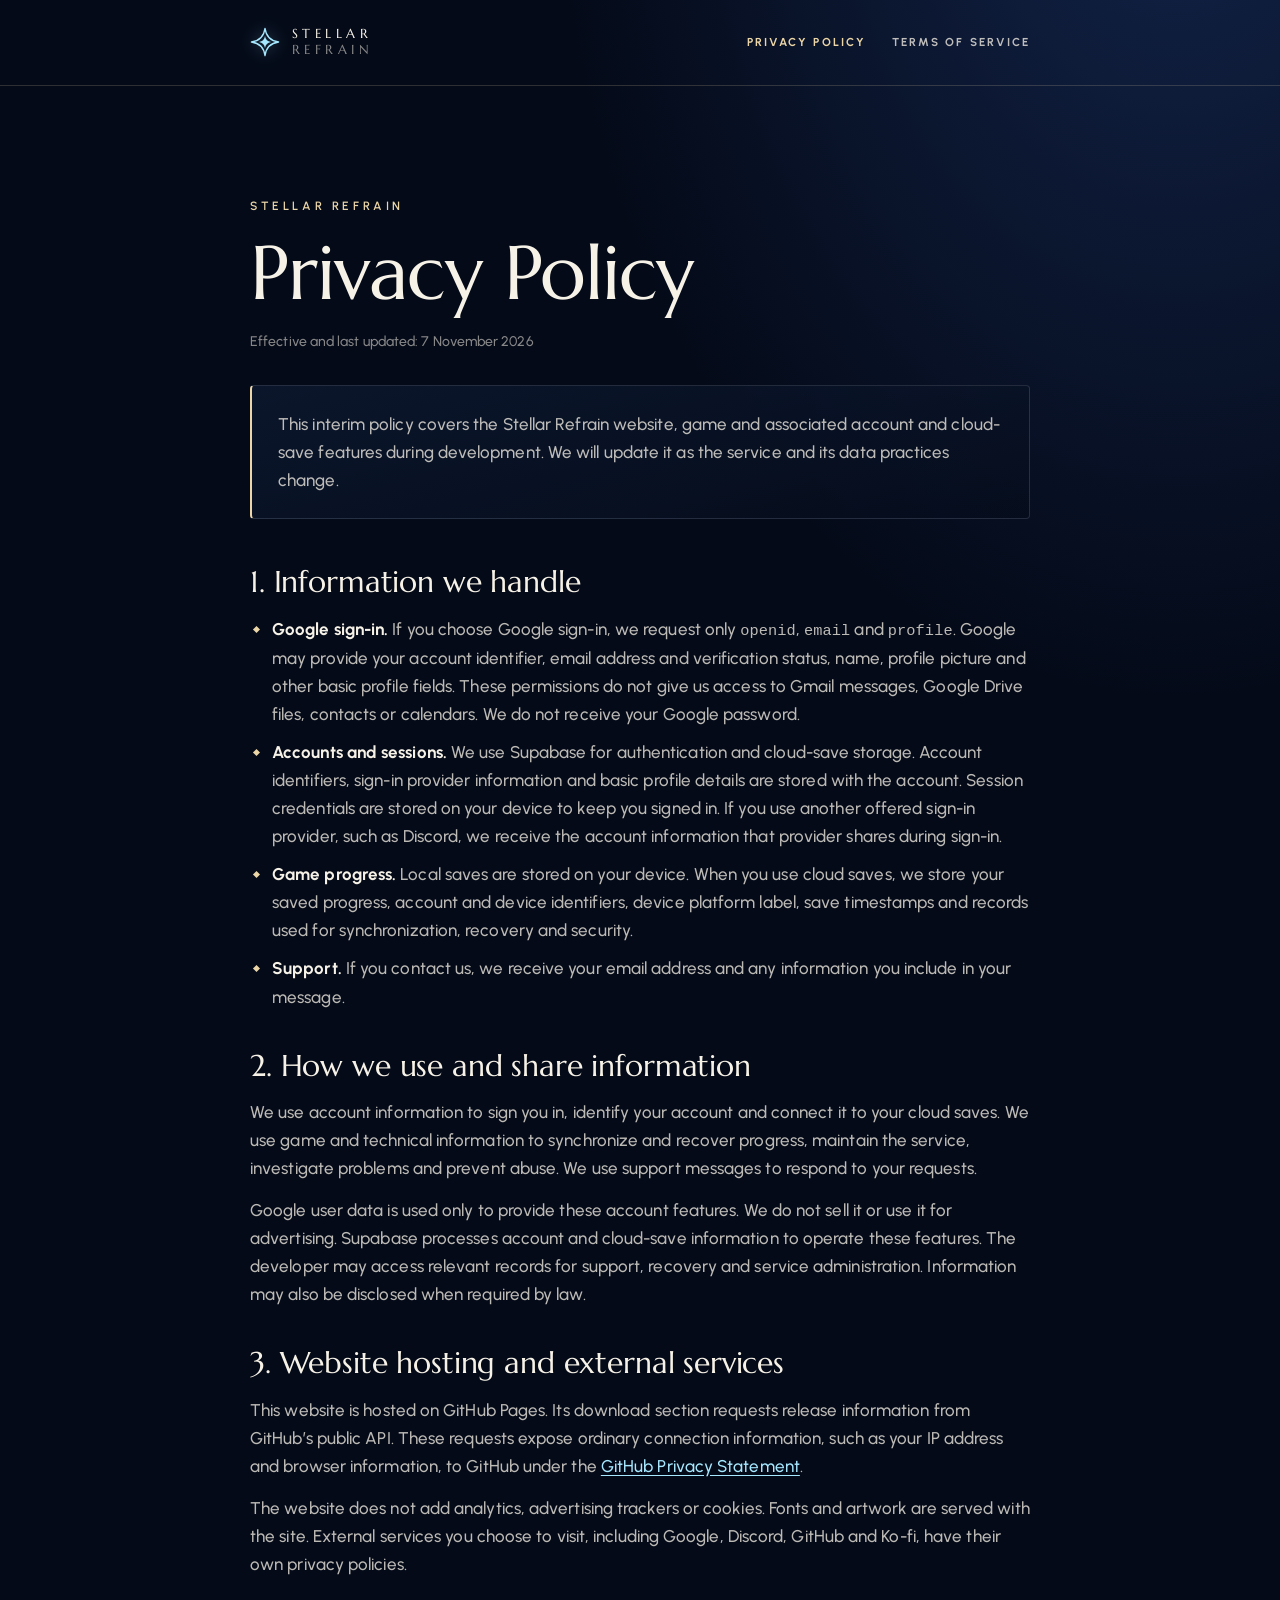
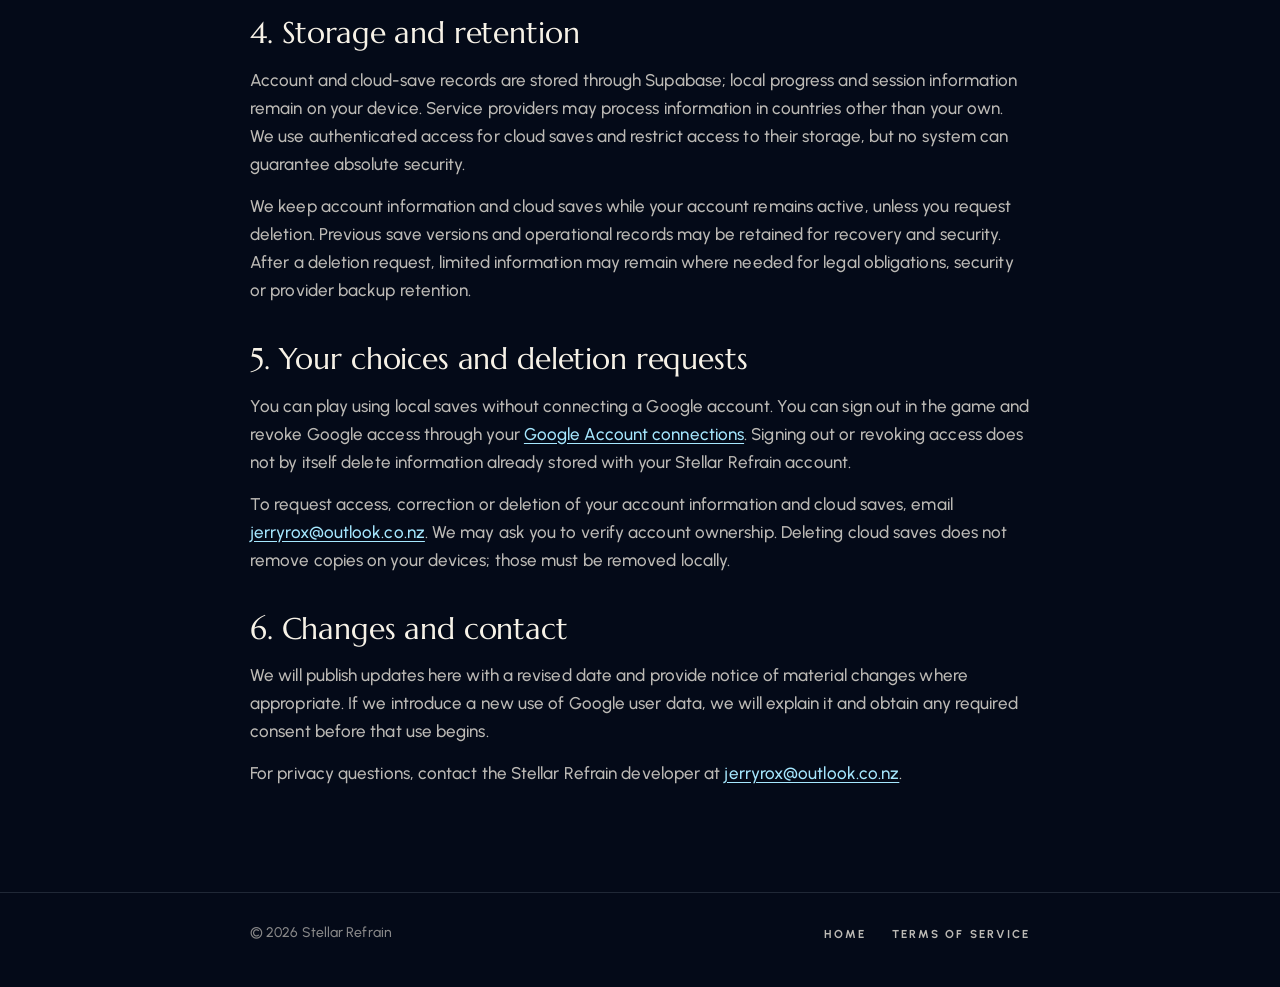
==== commit 98e371f5: "Redesign the website around the game's night-sky look Rebuild the homepage, policy pages and 404 in " ====
--- a/privacy/index.html
+++ b/privacy/index.html
@@ -5,13 +5,13 @@
     <meta name="viewport" content="width=device-width, initial-scale=1">
     <title>Privacy Policy — Stellar Refrain</title>
     <meta name="description" content="How Stellar Refrain handles website visits, sign-in information and cloud saves during development.">
-    <meta name="theme-color" content="#080b16">
+    <meta name="theme-color" content="#040a18">
     <meta name="color-scheme" content="dark">
     <link rel="canonical" href="https://stellar-refrain.github.io/privacy/">
     <link rel="icon" href="../assets/img/favicon.svg" type="image/svg+xml">
     <link rel="apple-touch-icon" href="../assets/img/apple-touch-icon.png">
-    <link rel="stylesheet" href="../assets/css/site.css?v=immersive-2">
-    <link rel="stylesheet" href="../assets/css/legal.css?v=1">
+    <link rel="stylesheet" href="../assets/css/site.css?v=nocturne-1">
+    <link rel="stylesheet" href="../assets/css/legal.css?v=2">
   </head>
   <body class="legal-page">
     <a class="skip-link" href="#main">Skip to content</a>
--- a/assets/css/site.css
+++ b/assets/css/site.css
@@ -1,54 +1,72 @@
 /* Stellar Refrain — website
-   A cinematic night sky, layered artwork and light in motion. */
-
-@font-face { font-family: "DM Sans"; src: url("../fonts/dm-sans-regular.woff2") format("woff2"); font-weight: 400; font-display: swap; }
-@font-face { font-family: "DM Sans"; src: url("../fonts/dm-sans-medium.woff2") format("woff2"); font-weight: 500; font-display: swap; }
-@font-face { font-family: "DM Sans"; src: url("../fonts/dm-sans-semibold.woff2") format("woff2"); font-weight: 600 700; font-display: swap; }
-@font-face { font-family: "Libre Caslon Display"; src: url("../fonts/libre-caslon-display.woff2") format("woff2"); font-weight: 400; font-display: swap; }
+   "Nocturne": the game's moonlit terrace, read as a storybook star chart.
+   Marcellus is names, places and titles; Urbanist is what the game itself says, and every number. */
+
+@font-face { font-family: "Marcellus"; src: url("../fonts/marcellus-regular.woff2") format("woff2"); font-weight: 400; font-display: swap; }
+@font-face { font-family: "Urbanist"; src: url("../fonts/urbanist-medium.woff2") format("woff2"); font-weight: 400 500; font-display: swap; }
+@font-face { font-family: "Urbanist"; src: url("../fonts/urbanist-semibold.woff2") format("woff2"); font-weight: 600; font-display: swap; }
+@font-face { font-family: "Urbanist"; src: url("../fonts/urbanist-bold.woff2") format("woff2"); font-weight: 700 800; font-display: swap; }
 
 @property --c { syntax: "<color>"; inherits: true; initial-value: #f6b6d2; }
+@property --sky-a { syntax: "<color>"; inherits: true; initial-value: #0e1d3d; }
+@property --sky-b { syntax: "<color>"; inherits: true; initial-value: #040a18; }
 
 :root {
   color-scheme: dark;
-  --bg: #080b16;
-  --bg-deep: #050710;
-  --bg-raise: #111626;
-  --glass: rgba(19, 34, 55, .55);
-  --glass-strong: rgba(14, 26, 45, .78);
-  --line: rgba(212, 234, 255, .11);
-  --line-strong: rgba(212, 234, 255, .2);
-  --ink: #f5f4ff;
-  --ink-2: #c3c6da;
-  --muted: #9c9fb7;
-  --gold: #e7cd99;
-  --gold-2: #d3b77e;
+  --night: #040a18;
+  --night-2: #071229;
+  --night-3: #0c1a33;
+  --ink: #f7f2e7;
+  --ink-2: rgba(247, 242, 231, .76);
+  --ink-3: rgba(247, 242, 231, .54);
+  --hair: rgba(236, 214, 168, .18);
+  --hair-cool: rgba(203, 216, 230, .14);
+  --gold: #ecd6a8;
+  --gold-deep: #c7a267;
+  --gold-fill: linear-gradient(170deg, #f6e7c6, #e3c48d 48%, #c7a267);
   --ice: #a6e8ff;
-  --serif: "Libre Caslon Display", "Iowan Old Style", "Palatino Linotype", Georgia, serif;
-  --sans: "DM Sans", ui-sans-serif, system-ui, -apple-system, "Segoe UI", Roboto, sans-serif;
-  --ease: cubic-bezier(.16, 1, .3, 1);
-  --ease-in-out: cubic-bezier(.65, 0, .35, 1);
+  --lantern: #ffc576;
+  --paper: #f4ead6;
+  --paper-ink: #22190c;
+  --display: "Marcellus", "Iowan Old Style", "Palatino Linotype", Georgia, serif;
+  --text: "Urbanist", ui-sans-serif, system-ui, -apple-system, "Segoe UI", Roboto, sans-serif;
+  --ease: cubic-bezier(.22, 1, .36, 1);
+  --ease-io: cubic-bezier(.7, 0, .2, 1);
   --max: 1320px;
   --gutter: clamp(20px, 4.6vw, 64px);
   --header-h: 76px;
-  --section-y: clamp(76px, 9vw, 140px);
-  --accent: #b8afff;
-  --accent-hover: #d8d2ff;
-  --violet: #8374df;
-}
+  --section-y: clamp(104px, 12vw, 184px);
+
+  /* Names the policy pages still use. */
+  --bg: var(--night);
+  --line: var(--hair-cool);
+  --line-strong: rgba(203, 216, 230, .24);
+  --muted: var(--ink-3);
+  --serif: var(--display);
+  --sans: var(--text);
+
+  --sky-a: #0e1d3d;
+  --sky-b: #040a18;
+  transition: --sky-a 1.6s var(--ease), --sky-b 1.6s var(--ease);
+}
+:root[data-sky="stellans"] { --sky-a: var(--sky-tint, #1c1638); --sky-b: #060a1c; }
+:root[data-sky="day"] { --sky-a: #1d3a63; --sky-b: #061122; }
+:root[data-sky="gold"] { --sky-a: #2b2238; --sky-b: #070a17; }
 
 /* Base -------------------------------------------------------------------- */
 *, *::before, *::after { box-sizing: border-box; }
-html { scroll-behavior: smooth; scroll-padding-top: calc(var(--header-h) + 8px); -webkit-text-size-adjust: 100%; text-size-adjust: 100%; }
+html { scroll-behavior: smooth; scroll-padding-top: calc(var(--header-h) + 12px); -webkit-text-size-adjust: 100%; text-size-adjust: 100%; }
 body {
   margin: 0;
   min-height: 100vh;
-  background: var(--bg);
+  background: var(--night);
   color: var(--ink);
-  font: 400 16px/1.65 var(--sans);
+  font: 500 17px/1.65 var(--text);
+  letter-spacing: .005em;
   -webkit-font-smoothing: antialiased;
   -moz-osx-font-smoothing: grayscale;
   text-rendering: optimizeLegibility;
-  overflow-x: hidden;
+  overflow-x: clip;
 }
 img, picture, svg, canvas { display: block; max-width: 100%; }
 img { height: auto; }
@@ -59,796 +77,893 @@
 a { color: inherit; text-decoration: none; }
 button { font: inherit; color: inherit; background: none; border: 0; padding: 0; cursor: pointer; -webkit-tap-highlight-color: transparent; }
 [hidden] { display: none !important; }
-::selection { background: rgba(231, 205, 153, .32); color: #fff; }
-:focus-visible { outline: 2px solid var(--ice); outline-offset: 3px; border-radius: 6px; }
-
-.visually-hidden { position: absolute !important; width: 1px; height: 1px; padding: 0; margin: -1px; overflow: hidden; clip: rect(0 0 0 0); white-space: nowrap; border: 0; }
+::selection { background: rgba(236, 214, 168, .34); color: #fff; }
+:focus-visible { outline: 2px solid var(--ice); outline-offset: 3px; border-radius: 4px; }
+
+.visually-hidden, .horizon-range { position: absolute !important; width: 1px; height: 1px; padding: 0; margin: -1px; overflow: hidden; clip: rect(0 0 0 0); white-space: nowrap; border: 0; }
 .sprite { position: absolute; width: 0; height: 0; overflow: hidden; }
-.skip-link { position: fixed; left: 16px; top: 16px; z-index: 100; padding: 10px 18px; border-radius: 10px; background: var(--gold); color: #1a1408; font-weight: 600; transform: translateY(-160%); transition: transform .2s; }
+.skip-link { position: fixed; left: 16px; top: 16px; z-index: 200; padding: 10px 18px; border-radius: 4px; background: var(--gold); color: var(--paper-ink); font-weight: 700; transform: translateY(-180%); transition: transform .2s; }
 .skip-link:focus { transform: none; }
 .container { width: min(var(--max), 100% - 2 * var(--gutter)); margin-inline: auto; }
 .section { position: relative; padding-block: var(--section-y); }
-
-/* Type ---------------------------------------------------------------------- */
-.eyebrow {
+.br-wide { display: none; }
+@media (min-width: 900px) { .br-wide { display: inline; } }
+
+/* The sky ------------------------------------------------------------------ */
+.sky { position: fixed; inset: 0; z-index: -10; pointer-events: none; background: var(--sky-b); }
+.sky-glow {
+  position: absolute; inset: 0;
+  background:
+    radial-gradient(110% 70% at 78% -12%, var(--sky-a), transparent 62%),
+    radial-gradient(70% 55% at -8% 108%, color-mix(in oklab, var(--sky-a) 55%, transparent), transparent 70%);
+}
+.sky-stars { position: absolute; inset: 0; width: 100%; height: 100%; }
+.grain {
+  position: fixed; inset: 0; z-index: 150; pointer-events: none; opacity: .035;
+  background-image: url("data:image/svg+xml,%3Csvg xmlns='http://www.w3.org/2000/svg' width='220' height='220'%3E%3Cfilter id='n'%3E%3CfeTurbulence type='fractalNoise' baseFrequency='.85' numOctaves='3' stitchTiles='stitch'/%3E%3CfeColorMatrix values='0 0 0 0 1 0 0 0 0 1 0 0 0 0 1 0 0 0 .9 0'/%3E%3C/filter%3E%3Crect width='100%25' height='100%25' filter='url(%23n)'/%3E%3C/svg%3E");
+}
+
+/* Type --------------------------------------------------------------------- */
+.label, .eyebrow {
   display: inline-flex; align-items: center; gap: 10px;
   color: var(--gold);
-  font: 600 12px/1.4 var(--sans);
-  letter-spacing: .26em;
+  font: 600 12px/1.4 var(--text);
+  letter-spacing: .3em;
   text-transform: uppercase;
 }
-.eyebrow svg { width: 11px; height: 11px; }
-.display, .display-sm, .display-md { font-family: var(--sans); font-weight: 600; line-height: 1.04; letter-spacing: -.055em; text-wrap: balance; }
-.display { font-size: clamp(39px, 4.8vw, 68px); }
-.display-sm { font-size: clamp(29px, 3.4vw, 45px); }
-.display-md { font-size: clamp(52px, 7vw, 92px); }
-.lede { color: var(--ink-2); font-size: clamp(16px, 1.3vw, 19px); line-height: 1.7; max-width: 56ch; text-wrap: pretty; }
-
-.section-head { display: grid; gap: 22px; }
-.section-head.center { justify-items: center; text-align: center; max-width: 860px; margin-inline: auto; }
-.section-head.split { grid-template-columns: minmax(0, 1.1fr) minmax(0, .9fr); align-items: end; column-gap: clamp(32px, 6vw, 96px); }
-.section-head.split > div { display: grid; gap: 22px; }
-.section-head.split .lede { padding-bottom: 10px; }
-
-/* Buttons ------------------------------------------------------------------- */
-.btn {
-  --h: 48px;
-  position: relative;
-  display: inline-flex; align-items: center; justify-content: center; gap: 10px;
-  min-height: var(--h); padding: 0 22px;
-  border-radius: 12px;
-  border: 1px solid transparent;
-  font: 600 15px/1 var(--sans);
-  letter-spacing: .01em;
-  white-space: nowrap;
-  transition: transform .35s var(--ease), background-color .25s, border-color .25s, box-shadow .35s var(--ease), color .25s;
-}
-.btn svg { width: 18px; height: 18px; }
-.btn-lg { --h: 56px; padding: 0 28px; font-size: 16px; border-radius: 14px; }
-.btn-block { width: 100%; --h: 54px; }
-.btn-primary {
-  color: #161329; background: linear-gradient(135deg, #f4f0ff, #c2b8ff);
-  border-color: #e7e1ff88;
-  box-shadow: 0 0 30px -12px #b7a7ff9c, inset 0 1px #fff;
-}
-.btn-primary:hover { transform: translateY(-3px); box-shadow: 0 0 48px -12px #b7a7ffd0; }
-.btn-primary svg { transition: transform .3s var(--ease); }
-.btn-primary:hover svg { transform: translateX(3px); }
-.btn-secondary { color: var(--ink); background: #141a2b88; border-color: #c4baff38; backdrop-filter: blur(14px); }
-.btn-secondary:hover { background: #36304c99; border-color: #d4c7ff88; transform: translateY(-3px); }
-.btn-glass {
+.label svg, .eyebrow svg { width: 10px; height: 10px; }
+.display { font: 400 clamp(46px, 6.6vw, 108px)/.98 var(--display); letter-spacing: -.012em; text-wrap: balance; }
+.display-md { font: 400 clamp(34px, 4.2vw, 64px)/1.02 var(--display); letter-spacing: -.008em; text-wrap: balance; }
+.lede { color: var(--ink-2); font: 500 clamp(17px, 1.3vw, 19.5px)/1.62 var(--text); max-width: 34em; text-wrap: pretty; }
+
+/* Buttons and links -------------------------------------------------------- */
+.btn-gold {
+  --notch: 9px;
+  position: relative; isolation: isolate;
+  display: inline-flex; align-items: center; justify-content: center; gap: 12px;
+  min-height: 50px; padding: 0 26px;
+  color: #21170a;
+  font: 700 12.5px/1 var(--text); letter-spacing: .18em; text-transform: uppercase; white-space: nowrap;
+  transform: translate(var(--tx, 0px), var(--ty, 0px));
+  transition: transform .5s var(--ease), color .3s;
+}
+.btn-gold::before {
+  content: ""; position: absolute; inset: 0; z-index: -1;
+  background: radial-gradient(130px circle at var(--mx, 28%) var(--my, 10%), #fffaeb, #fffaeb00 72%), var(--gold-fill);
+  -webkit-mask: radial-gradient(circle at 0 0, #0000 calc(var(--notch) - .5px), #000 calc(var(--notch) + .5px)) 0 0/51% 51% no-repeat, radial-gradient(circle at 100% 0, #0000 calc(var(--notch) - .5px), #000 calc(var(--notch) + .5px)) 100% 0/51% 51% no-repeat, radial-gradient(circle at 0 100%, #0000 calc(var(--notch) - .5px), #000 calc(var(--notch) + .5px)) 0 100%/51% 51% no-repeat, radial-gradient(circle at 100% 100%, #0000 calc(var(--notch) - .5px), #000 calc(var(--notch) + .5px)) 100% 100%/51% 51% no-repeat;
+  mask: radial-gradient(circle at 0 0, #0000 calc(var(--notch) - .5px), #000 calc(var(--notch) + .5px)) 0 0/51% 51% no-repeat, radial-gradient(circle at 100% 0, #0000 calc(var(--notch) - .5px), #000 calc(var(--notch) + .5px)) 100% 0/51% 51% no-repeat, radial-gradient(circle at 0 100%, #0000 calc(var(--notch) - .5px), #000 calc(var(--notch) + .5px)) 0 100%/51% 51% no-repeat, radial-gradient(circle at 100% 100%, #0000 calc(var(--notch) - .5px), #000 calc(var(--notch) + .5px)) 100% 100%/51% 51% no-repeat;
+  transition: filter .3s;
+}
+.btn-gold::after {
+  content: ""; position: absolute; inset: -10px; z-index: -2; border-radius: 40px;
+  background: radial-gradient(closest-side, rgba(243, 220, 164, .45), transparent);
+  opacity: 0; transition: opacity .4s;
+}
+.btn-gold:hover::before { filter: brightness(1.07) saturate(1.05); }
+.btn-gold:hover::after { opacity: 1; }
+.btn-gold:active { transform: translate(var(--tx, 0px), var(--ty, 0px)) scale(.97); transition-duration: .12s; }
+.btn-gold svg { width: 16px; height: 16px; transition: transform .45s var(--ease); }
+.btn-gold:hover svg { transform: translateX(3px); }
+.btn-gold:focus-visible { outline-offset: 4px; }
+.btn-lg { --notch: 11px; min-height: 60px; padding: 0 34px; font-size: 13px; }
+.btn-sm { --notch: 7px; min-height: 40px; padding: 0 18px; font-size: 11px; gap: 9px; }
+.btn-sm svg { width: 14px; height: 14px; }
+.btn-block { width: 100%; }
+
+.text-link {
+  display: inline-flex; align-items: center; gap: 12px;
+  padding: 10px 0;
   color: var(--ink);
-  background: rgba(14, 26, 45, .5);
-  border-color: rgba(231, 205, 153, .42);
-  -webkit-backdrop-filter: blur(14px);
-  backdrop-filter: blur(14px);
-}
-.btn-glass:hover { transform: translateY(-2px); border-color: var(--gold); background: rgba(20, 34, 58, .7); }
-.btn-glass svg { transition: transform .35s var(--ease); }
-.btn-glass:hover svg { transform: translateX(3px); }
-.btn-disabled, .btn:disabled {
-  color: var(--muted);
-  background: rgba(255, 255, 255, .03);
-  border: 1px dashed var(--line-strong);
-  cursor: not-allowed;
-  box-shadow: none;
-}
-.link-btn {
-  display: inline-flex; align-items: center; gap: 8px;
-  color: var(--ink-2); font-size: 14px; font-weight: 500;
-  padding: 8px 2px;
-  border-bottom: 1px solid var(--line-strong);
-  transition: color .2s, border-color .2s;
-}
-.link-btn svg { width: 15px; height: 15px; }
-.link-btn:hover { color: var(--ink); border-color: var(--c, var(--gold)); }
-
-/* Header -------------------------------------------------------------------- */
-.site-header {
-  position: fixed; inset: 18px 0 auto; z-index: 50;
-  width: min(1240px, 100% - 48px); margin-inline: auto;
-  border: 1px solid #bcb6ed26; border-radius: 16px;
-  background: #0c1020ba; backdrop-filter: blur(24px) saturate(1.25);
-  box-shadow: 0 8px 40px #0003, inset 0 1px #ffffff08;
-  transition: background-color .35s, transform .35s var(--ease);
-}
-.site-header::after { content: ''; position: absolute; bottom: -1px; left: 24px; right: 24px; height: 1px; background: linear-gradient(90deg,transparent,#c4b6ff,transparent); transform: scaleX(var(--reading-progress, 0)); transform-origin: left; opacity: .7; }
-.site-header.is-scrolled { background: #0c1020ed; transform: translateY(-8px); }
-.header-inner { display: flex; align-items: center; gap: 24px; padding-inline: 22px; height: var(--header-h); }
-.brand { display: inline-flex; align-items: center; gap: 10px; flex-shrink: 0; }
-.brand-crest { width: 32px; height: 32px; color: #d4cbff; filter: drop-shadow(0 0 12px #b6a4ff77); }
-.brand-word { display: flex; gap: .23em; font: 500 19px/1 var(--sans); letter-spacing: -.045em; }
-.site-nav { margin-left: auto; display: flex; align-items: center; gap: 3px; }
-.site-nav a:not(.btn) { padding: 9px 13px; color: var(--ink-2); font-size: 13px; font-weight: 500; border-radius: 8px; transition: color .2s, background-color .2s; }
-.site-nav a:not(.btn):hover, .site-nav a[aria-current="true"] { background: #b8afff12; color: #fff; }
-.nav-cta { --h: 38px; padding-inline: 17px; margin-left: 12px; font-size: 13px; border-radius: 9px; }
-.nav-cta svg { width: 15px; height: 15px; }
+  font: 700 12.5px/1 var(--text); letter-spacing: .18em; text-transform: uppercase;
+  transition: color .3s;
+}
+.text-link > span {
+  padding-bottom: 6px;
+  background: linear-gradient(var(--gold), var(--gold)) 0 100%/0% 1px no-repeat, linear-gradient(rgba(247, 242, 231, .26), rgba(247, 242, 231, .26)) 0 100%/100% 1px no-repeat;
+  transition: background-size .6s var(--ease);
+}
+.text-link svg { width: 15px; height: 15px; margin-top: -6px; transition: transform .45s var(--ease); }
+.text-link:hover { color: var(--gold); }
+.text-link:hover > span { background-size: 100% 1px, 100% 1px; }
+.text-link:hover svg { transform: translate(3px, 0); }
+.text-link:hover svg:first-child { transform: scale(1.12); }
+.text-link-sm { font-size: 11px; gap: 10px; }
+
+.round-btn {
+  position: relative; display: grid; place-items: center;
+  width: 54px; height: 54px; border-radius: 50%;
+  border: 1px solid rgba(247, 242, 231, .24);
+  color: var(--ink);
+  transition: border-color .3s, color .3s, transform .4s var(--ease), background .3s;
+}
+.round-btn svg { width: 18px; height: 18px; transition: transform .4s var(--ease); }
+.round-btn:hover { border-color: var(--gold); color: var(--gold); transform: scale(1.06); }
+.round-btn:active { transform: scale(.94); transition-duration: .1s; }
+.round-btn-gold { border-color: transparent; background: var(--gold-fill); color: #21170a; }
+.round-btn-gold:hover { color: #21170a; border-color: transparent; box-shadow: 0 0 30px rgba(243, 220, 164, .35); }
+.round-btn:disabled { opacity: .35; pointer-events: none; }
+
+/* Masthead ----------------------------------------------------------------- */
+.masthead {
+  position: fixed; inset: 0 0 auto; z-index: 60;
+  display: flex; align-items: center; gap: 28px;
+  height: var(--header-h); padding: env(safe-area-inset-top, 0) var(--gutter) 0;
+  transition: transform .6s var(--ease);
+}
+.masthead::before {
+  content: ""; position: absolute; inset: 0 0 -48px; z-index: -1; pointer-events: none;
+  background: linear-gradient(180deg, rgba(4, 10, 24, .9), rgba(4, 10, 24, .55) 58%, transparent);
+  opacity: 0; transition: opacity .5s;
+}
+.masthead[data-scrolled="true"]::before { opacity: 1; }
+.masthead[data-hidden="true"] { transform: translateY(-112%); }
+.js .masthead { animation: fade-in 1.2s ease .7s both; }
+
+.brand { display: inline-flex; align-items: center; gap: 12px; }
+.brand-crest { width: 30px; height: 30px; color: var(--ice); filter: drop-shadow(0 0 8px rgba(166, 232, 255, .35)); transition: transform .6s var(--ease), filter .3s; }
+.brand:hover .brand-crest { transform: rotate(45deg) scale(1.06); filter: drop-shadow(0 0 14px rgba(166, 232, 255, .7)); }
+.brand-word { display: grid; font: 400 13px/1.25 var(--display); letter-spacing: .34em; text-transform: uppercase; }
+.brand-word span:last-child { color: var(--ink-3); }
+.brand-lg .brand-crest { width: 40px; height: 40px; }
+.brand-lg .brand-word { font-size: 16px; }
+
+.masthead-nav { margin-left: auto; }
+.nav-list { display: flex; align-items: center; gap: 4px; }
+.nav-list a {
+  position: relative; display: inline-flex; align-items: baseline; gap: 8px;
+  padding: 10px 12px;
+  color: var(--ink-2);
+  font: 700 11.5px/1 var(--text); letter-spacing: .2em; text-transform: uppercase;
+  transition: color .3s;
+}
+.nav-no { font: 400 11px/1 var(--display); letter-spacing: .08em; color: var(--gold); opacity: .7; }
+.nav-list a::after {
+  content: ""; position: absolute; left: 50%; bottom: 0; width: 5px; height: 5px;
+  background: var(--gold); transform: translateX(-50%) rotate(45deg) scale(0);
+  transition: transform .45s var(--ease);
+}
+.nav-list a:hover { color: var(--ink); }
+.nav-list a[aria-current="true"] { color: var(--gold); }
+.nav-list a[aria-current="true"]::after, .nav-list a:hover::after { transform: translateX(-50%) rotate(45deg) scale(1); }
+.menu-foot { display: none; }
 .menu-btn { display: none; }
 
-/* Hero ---------------------------------------------------------------------- */
-.hero {
-  position: relative; isolation: isolate; overflow: hidden;
-  min-height: max(840px, 100svh); display: flex; flex-direction: column;
-  background: var(--bg);
-}
-.hero-panorama { position: absolute; inset: 0; z-index: -4; overflow: hidden; }
-.hero-panorama img {
-  width: 100%; height: 100%; object-fit: cover; object-position: 55% 50%; opacity: .55;
-  transform: translate3d(calc(var(--drift-x, 0px) * -.3), calc(var(--scene-scroll, 0px) * .6), 0) scale(1.08);
-}
-.hero::before {
-  content: ''; position: absolute; inset: 0; z-index: -3; pointer-events: none;
-  background: linear-gradient(90deg, #080b16 0%, #080b16e8 28%, #080b1680 58%, #080b161a 85%),
-    linear-gradient(0deg, #080b16 0%, #080b1640 32%, transparent 65%, #080b1680);
-}
-.hero::after { content: ''; position: absolute; inset: 0; z-index: -1; pointer-events: none; background: linear-gradient(0deg, #080b16 0%,transparent 29%); }
-.hero-aurora {
-  position: absolute; left: 26%; top: -10%; width: 80%; height: 90%; z-index: -2; pointer-events: none;
-  background: radial-gradient(ellipse at 60% 45%,#7859c94a,transparent 57%), radial-gradient(ellipse at 30% 70%,#3590ac27,transparent 50%);
-  filter: blur(40px); animation: aurora 16s ease-in-out infinite alternate;
-}
-@keyframes aurora { from { transform: translate(-3%,-4%) rotate(-6deg); } to { transform: translate(6%,6%) rotate(7deg); } }
-.hero-inner { position: relative; z-index: 3; padding-top: clamp(170px,19vh,230px); padding-bottom: 48px; pointer-events: none; }
-.hero-intro { max-width: 600px; pointer-events: auto; }
-.game-label { display: inline-flex; align-items: center; gap: 10px; font: 500 11px/1.4 var(--sans); color: #c4b9f4; letter-spacing: .14em; text-transform: uppercase; }
-.game-label svg { width: 13px; filter: drop-shadow(0 0 8px #b4a3ff88); }
-.hero h1 { margin: 22px 0; font: 600 clamp(72px,7.5vw,112px)/1.02 var(--sans); letter-spacing: -.075em; }
-.hero-line { display: block; overflow: hidden; padding-bottom: .08em; margin-bottom: -.08em; }
-.hero-line > span { display: block; }
-.hero h1 em { font-style: normal; color: #d8cfff; background: linear-gradient(110deg,#f6f0ff 10%,#b7a4fc 60%,#bde6fa); background-clip: text; -webkit-background-clip: text; -webkit-text-fill-color: transparent; }
-.hero-lede { max-width: 40ch; color: #c2c2d4; font-size: clamp(16px,1.3vw,19px); line-height: 1.7; }
-.hero-actions { display: flex; flex-wrap: wrap; gap: 12px; margin-top: 30px; }
-.hero-actions .btn { --h: 54px; padding-inline: 25px; border-radius: 11px; }
-.hero-platforms { display: flex; flex-wrap: wrap; gap: 8px 22px; margin-top: 23px; color: #a7a7be; font-size: 11px; }
-.hero-platforms li { display: inline-flex; align-items: center; gap: 7px; }
-.hero-platforms svg { width: 13px; height: 13px; }
-.hero-companion {
-  position: absolute; z-index: 2; top: 108px; bottom: 146px; left: 48%; right: 1%;
-  display: flex; align-items: flex-end; justify-content: center;
-  transform: translate3d(var(--drift-x,0px), calc(var(--drift-y,0px) + var(--scene-scroll,0px) * -.35), 0);
-  transition: transform .6s var(--ease);
-}
-.hero-portrait { height: 100%; width: auto; max-width: 100%; object-fit: contain; object-position: 50% 100%; filter: drop-shadow(0 12px 70px #0c0c2caa); }
-.companion-caption {
-  position: absolute; right: 10%; bottom: 50px; display: flex; align-items: center; gap: 32px; padding: 16px 18px;
-  background: #0d11267a; border: 1px solid #d6c4ff38; border-radius: 12px; backdrop-filter: blur(20px);
-  box-shadow: 0 12px 42px #0004; transition: border-color .3s, transform .4s var(--ease);
-}
-.companion-caption strong { display: block; font: 500 25px/1.1 var(--sans); letter-spacing: -.04em; }
-.companion-caption small { display: block; margin-top: 5px; color: #c7bed9; font-size: 11px; }
-.companion-arrow { display: grid; place-items: center; width: 32px; height: 32px; border-radius: 50%; background: #d4c6ff14; border: 1px solid #e4d4ff38; }
-.companion-arrow svg { width: 15px; rotate: -35deg; }
-.hero-companion:hover .companion-caption { transform: translateY(-4px); border-color: #d6c4ff88; }
-.hero-orbits { position: absolute; z-index: 0; width: min(700px,56vw); aspect-ratio: 1; top: 47%; left: 73%; transform: translate(-50%,-50%) rotate(-22deg); pointer-events: none; }
-.hero-orbits i { position: absolute; inset: 5%; border: 1px solid #cdb9ff29; border-radius: 50%; animation: orbit 50s linear infinite; box-shadow: inset 0 0 60px #b8afff06,0 0 60px #b8afff06; }
-.hero-orbits i::after { content: ''; position: absolute; left: 50%; top: -3px; width: 5px; height: 5px; border-radius: 50%; background: #e7d8ff; box-shadow: 0 0 18px 4px #cdb9ff88; }
-.hero-orbits i:nth-child(2) { inset: 13% -10%; transform: rotateX(62deg); animation: orbit-ellipse 38s linear infinite; border-color: #badcfa2e; }
-@keyframes orbit { to { transform: rotate(360deg); } }
-@keyframes orbit-ellipse { from { transform: rotate(-12deg) rotateX(62deg) rotateZ(0); } to { transform: rotate(-12deg) rotateX(62deg) rotateZ(360deg); } }
-.explore-strip { position: relative; z-index: 4; display: grid; grid-template-columns: repeat(3,minmax(0,1fr)); gap: 16px; margin-top: auto; padding-block: 20px 36px; }
-.portal { position: relative; isolation: isolate; display: flex; align-items: flex-end; gap: 16px; min-height: 118px; padding: 22px; border: 1px solid #b7b1dc29; border-radius: 14px; background: #111629; overflow: hidden; transition: transform .5s var(--ease),border-color .4s,box-shadow .4s; }
-.portal-art { position: absolute; inset: 0; z-index: -3; width: 100%; height: 100%; object-fit: cover; opacity: .42; transition: transform .8s var(--ease),opacity .5s; }
-.portal::before { content: ''; position: absolute; inset: 0; z-index: -2; background: linear-gradient(90deg,#0c1025f0,#0c102533),linear-gradient(0deg,#0c1025b0,transparent); }
-.portal::after { content: ''; position: absolute; inset: 0; z-index: -1; background: radial-gradient(220px at var(--glow-x,50%) var(--glow-y,50%), #cab7ff26, transparent); opacity: 0; transition: opacity .3s; }
-.portal small { display: block; color: #b6b0cb; font-size: 10px; margin-bottom: 5px; }
-.portal strong { font: 500 clamp(15px,1.4vw,19px)/1.3 var(--sans); letter-spacing: -.025em; }
-.portal > svg { margin-left: auto; width: 19px; rotate: -35deg; color: #c4baff; transition: transform .4s var(--ease); }
-.portal:hover { transform: translateY(-6px); border-color: #b7a6f888; box-shadow: 0 15px 40px #0005; }
-.portal:hover .portal-art { transform: scale(1.06); opacity: .6; }
-.portal:hover::after { opacity: 1; }
-.portal:hover > svg { transform: translateX(4px); }
-.starfield { position: absolute; inset: 0; z-index: -2; width: 100%; height: 100%; pointer-events: none; mix-blend-mode: screen; }
-.hero-stars { z-index: 1; opacity: .8; }
-.js .hero-panorama { animation: panorama-enter 2s var(--ease) both; }
-.js .hero-portrait { animation: portrait-enter 1.8s .15s var(--ease) both; }
-.js .hero-line > span { animation: title-enter 1.2s .16s var(--ease) both; }
-.js .hero-line:nth-of-type(3) > span { animation-delay: .3s; }
-.js .game-label { animation: rise .9s .05s var(--ease) both; }
-.js .hero-lede { animation: rise 1s .4s var(--ease) both; }
-.js .hero-actions { animation: rise 1s .52s var(--ease) both; }
-.js .hero-platforms { animation: rise 1s .64s var(--ease) both; }
-.js .companion-caption { animation: rise 1s .8s var(--ease) backwards; }
-.js .portal { animation: rise 1s .7s var(--ease) backwards; }
-.js .portal:nth-child(2) { animation-delay: .8s; }
-.js .portal:nth-child(3) { animation-delay: .9s; }
-@keyframes title-enter { from { opacity: 0; transform: translateY(110%) rotate(3deg); } to { opacity: 1; transform: translateY(0) rotate(0); } }
-@keyframes portrait-enter { from { opacity: 0; transform: translateY(38px) scale(1.045); } to { opacity: 1; transform: translateY(0) scale(1); } }
-@keyframes panorama-enter { from { opacity: 0; transform: scale(1.05); } to { opacity: 1; transform: scale(1); } }
-@keyframes rise { from { opacity: 0; transform: translateY(24px); } to { opacity: 1; transform: translateY(0); } }
-@keyframes fade { from { opacity: 0; } }
-
-/* Reveal -------------------------------------------------------------------- */
-.js [data-reveal] { opacity: 0; transform: translateY(32px); transition: opacity 1s var(--ease), transform 1s var(--ease); transition-delay: calc(var(--d, 0) * 110ms); }
-.js [data-reveal].is-visible { opacity: 1; transform: none; }
-
-/* Story --------------------------------------------------------------------- */
-.story { background: radial-gradient(ellipse at 10% 35%,#26234535,transparent 60%),var(--bg); }
-.story-reader { margin-top: clamp(32px,4vw,56px); background: linear-gradient(135deg,#14192c,#0d1020); border: 1px solid #b9b2e42e; border-radius: 20px; overflow: hidden; box-shadow: 0 35px 90px -50px #000; }
-.story-reader-head { display: flex; align-items: center; justify-content: space-between; gap: 12px; padding: 18px 26px; border-bottom: 1px solid var(--line); }
-.story-caption { display: flex; align-items: center; gap: 9px; font-size: 13px; font-weight: 500; color: #d9d5ec; }
-.story-caption svg { width: 16px; height: 16px; color: var(--accent); }
-.story-skip { color: var(--muted); font-size: 12px; padding-block: 5px; }
-.story-skip:hover { color: var(--accent); }
-.story-tabs { position: relative; display: grid; grid-template-columns: repeat(8,minmax(0,1fr)); padding-inline: 16px; border-bottom: 1px solid var(--line); overflow-x: auto; scrollbar-width: thin; }
-.story-tab { position: relative; display: grid; gap: 5px; justify-items: start; padding: 16px 10px; color: var(--muted); font: 500 12px/1.4 var(--sans); white-space: nowrap; transition: color .3s, background-color .3s; }
-.story-tab span { color: #9292ac; font-size: 10px; font-variant-numeric: tabular-nums; }
-.story-tab::after { content: ''; position: absolute; bottom: 0; left: 10px; right: 10px; height: 2px; background: linear-gradient(90deg,#b5a5f5,#b8e1ed); transform: scaleX(0); transform-origin: left; transition: transform .5s var(--ease); box-shadow: 0 0 14px #b8afff55; }
-.story-tab:hover { color: #fff; }
-.story-tab[aria-selected="true"] { color: #fff; background: linear-gradient(0deg,#b8afff10,transparent); }
-.story-tab[aria-selected="true"] span { color: var(--accent); }
-.story-tab[aria-selected="true"]::after { transform: scaleX(1); }
-.story-tab:focus-visible { outline-offset: -4px; }
-.story-scene { display: grid; grid-template-columns: minmax(0,1.5fr) minmax(0,1fr); align-items: center; gap: clamp(24px,3vw,46px); padding: clamp(20px,3vw,42px); min-height: 450px; }
-.story-scene + .story-scene { border-top: 1px solid var(--line); }
-.is-enhanced .story-scene { border-top: 0; }
-.scene-heading .eyebrow { font-size: 10px; letter-spacing: .14em; color: var(--accent); }
-.scene-heading h3 { margin-top: 10px; font: 500 clamp(30px,3vw,43px)/1.08 var(--sans); letter-spacing: -.05em; text-wrap: balance; }
-.story-art { overflow: hidden; border-radius: 12px; background: #151c30; border: 1px solid #e0d4ff1c; }
-.story-art img { width: 100%; aspect-ratio: 16/9; height: auto; object-fit: cover; }
-.story-copy { display: grid; justify-items: start; gap: 17px; }
-.story-copy p { color: var(--ink-2); font-size: 15px; line-height: 1.75; }
-.story-copy .link-btn { color: var(--accent); }
-.is-enhanced .story-scene:not([hidden]) .story-art img { animation: scene-picture 1.2s var(--ease) both; }
-.is-enhanced .story-scene:not([hidden]) .scene-heading { animation: scene-copy .7s .08s var(--ease) both; }
-.is-enhanced .story-scene:not([hidden]) .story-copy > p { animation: scene-copy .7s .16s var(--ease) both; }
-.is-enhanced .story-scene:not([hidden]) .story-copy > p:nth-of-type(2) { animation-delay: .25s; }
-@keyframes scene-picture { from { opacity: 0; transform: scale(1.06); filter: blur(5px); } to { opacity: 1; transform: scale(1); filter: blur(0); } }
-@keyframes scene-copy { from { opacity: 0; transform: translateY(16px); filter: blur(3px); } to { opacity: 1; transform: translateY(0); filter: blur(0); } }
-.story-controls { display: flex; align-items: center; justify-content: space-between; gap: 12px; padding: 14px 26px; border-top: 1px solid var(--line); background: #080b163d; }
-.story-controls button { display: inline-flex; align-items: center; gap: 12px; padding: 11px 17px; min-height: 42px; border: 1px solid var(--line-strong); border-radius: 9px; font: 500 13px/1.2 var(--sans); transition: border-color .3s, background-color .3s; }
-.story-controls .story-next { color: #1a1731; background: #d0c7fa; border-color: #d0c7fa; }
-.story-controls button:hover:not(:disabled) { border-color: #d0c7fa; }
-.story-controls button:disabled { opacity: .3; cursor: default; }
-.story-position { color: var(--accent); font-size: 12px; font-variant-numeric: tabular-nums; }
-.story-position-total { color: var(--muted); margin-left: 5px; }
-
-.arc { margin-top: clamp(96px, 11vw, 160px); }
-.arc-head { display: flex; align-items: end; justify-content: space-between; gap: 32px 64px; flex-wrap: wrap; padding-bottom: 32px; border-bottom: 1px solid var(--line); }
-.arc-head > div { display: grid; gap: 14px; }
-.arc-head > p { color: var(--muted); max-width: 46ch; }
-.arc-grid { display: grid; grid-template-columns: repeat(3, minmax(0, 1fr)); gap: 20px; margin-top: 32px; }
-.chapter { position: relative; border-radius: 20px; overflow: hidden; border: 1px solid var(--line); background: var(--bg-raise); transition: border-color .4s, transform .6s var(--ease); }
-.chapter:hover { border-color: var(--line-strong); transform: translateY(-4px); }
-.chapter-media { aspect-ratio: 16 / 10; overflow: hidden; }
-.chapter-media img { width: 100%; height: 100%; object-fit: cover; transition: transform 1.2s var(--ease); }
-.chapter:hover .chapter-media img { transform: scale(1.05); }
-.chapter-body { display: grid; gap: 8px; padding: 24px 26px 28px; }
-.chapter-no { color: var(--gold); font-size: 12px; font-weight: 600; letter-spacing: .24em; text-transform: uppercase; }
-.chapter h4 { font: 400 30px/1.1 var(--serif); }
-.chapter-body > p:last-child { color: var(--muted); font-size: 15px; }
-
-/* Stellans ------------------------------------------------------------------ */
-.stellans { background: linear-gradient(180deg, var(--bg) 0%, #0b1527 50%, var(--bg) 100%); overflow: hidden; }
-.spotlight-wrap { display: grid; grid-template-columns: minmax(0, 1fr); gap: 22px; margin-top: clamp(48px, 6vw, 80px); }
-
-.roster { display: flex; align-items: center; gap: 10px; min-width: 0; }
-html:not(.js) .roster, html:not(.js) .spotlight-arrows, html:not(.js) .pose-switch { display: none; }
-.roster-list {
-  display: flex; gap: 10px; min-width: 0;
-  overflow-x: auto; overscroll-behavior-x: contain;
-  scroll-snap-type: x proximity; scrollbar-width: none;
-  padding: 6px 4px; margin: -6px -4px;
-}
-.roster-list::-webkit-scrollbar { display: none; }
-.roster-tab {
-  flex: 0 0 auto; display: flex; align-items: center; gap: 12px;
-  padding: 6px 22px 6px 6px;
-  border-radius: 999px; border: 1px solid var(--line);
-  background: rgba(255, 255, 255, .02);
-  color: var(--muted); text-align: left; scroll-snap-align: start;
-  transition: border-color .3s, background-color .3s, transform .35s var(--ease);
-}
-.roster-tab img {
-  width: 48px; height: 48px; border-radius: 50%; object-fit: cover;
-  filter: saturate(.55) brightness(.8);
-  transition: filter .3s, box-shadow .35s var(--ease);
-}
-.roster-text { display: grid; gap: 3px; }
-.roster-name { color: var(--ink-2); font: 400 20px/1.05 var(--serif); transition: color .3s; }
-.roster-role { color: var(--muted); font-size: 10.5px; font-weight: 600; letter-spacing: .2em; text-transform: uppercase; transition: color .3s; }
-.roster-tab:hover { border-color: var(--line-strong); transform: translateY(-2px); }
-.roster-tab:hover img { filter: none; }
-.roster-tab[aria-selected="true"] { border-color: color-mix(in srgb, var(--c) 60%, transparent); background: color-mix(in srgb, var(--c) 10%, transparent); }
-.roster-tab[aria-selected="true"] img { filter: none; box-shadow: 0 0 0 2px var(--bg), 0 0 0 3px var(--c), 0 6px 20px -6px var(--c); }
-.roster-tab[aria-selected="true"] .roster-name { color: var(--ink); }
-.roster-tab[aria-selected="true"] .roster-role { color: var(--c); }
-.roster-more {
-  flex: 0 0 auto; display: inline-flex; align-items: center; gap: 12px;
-  margin-left: auto; padding: 6px 22px 6px 6px;
-  border-radius: 999px; border: 1px dashed rgba(231, 205, 153, .4);
-  color: var(--ink-2); font-size: 14px; font-weight: 500; white-space: nowrap;
-  transition: border-color .3s, color .3s, background-color .3s;
-}
-.roster-more-icon { display: grid; place-items: center; width: 48px; height: 48px; border-radius: 50%; background: rgba(231, 205, 153, .1); color: var(--gold); }
-.roster-more-icon svg { width: 16px; height: 16px; animation: spin 12s linear infinite; }
+@media (max-width: 1023px) {
+  .masthead { gap: 14px; }
+  .masthead-cta { margin-left: auto; }
+  .menu-btn { position: relative; display: grid; place-items: center; width: 46px; height: 46px; margin-right: -8px; }
+  .menu-icon { position: relative; width: 22px; height: 12px; }
+  .menu-icon i { position: absolute; left: 0; right: 0; height: 1.5px; border-radius: 2px; background: var(--ink); transition: transform .5s var(--ease), top .5s var(--ease), width .4s var(--ease); }
+  .menu-icon i:first-child { top: 0; }
+  .menu-icon i:last-child { top: 10px; left: 8px; }
+  .menu-btn[aria-expanded="true"] .menu-icon i:first-child { top: 5px; transform: rotate(45deg); }
+  .menu-btn[aria-expanded="true"] .menu-icon i:last-child { top: 5px; left: 0; transform: rotate(-45deg); }
+
+  .masthead-nav {
+    position: fixed; inset: 0; z-index: -1; margin: 0;
+    display: flex; flex-direction: column; justify-content: center;
+    padding: calc(var(--header-h) + 24px) var(--gutter) 40px;
+    background: radial-gradient(90% 60% at 100% 0, #13244a, transparent 70%), #040a18;
+    clip-path: circle(0 at calc(100% - var(--gutter) - 14px) calc(var(--header-h) / 2));
+    visibility: hidden;
+    transition: clip-path .8s var(--ease-io), visibility 0s .8s;
+  }
+  .masthead-nav.is-open { clip-path: circle(160vmax at calc(100% - var(--gutter) - 14px) calc(var(--header-h) / 2)); visibility: visible; transition: clip-path .9s var(--ease-io); }
+  .masthead-nav::before {
+    content: ""; position: absolute; inset: 0; z-index: -1; opacity: 0;
+    background: var(--menu-preview, none) center/cover;
+    -webkit-mask: linear-gradient(0deg, transparent, #000 60%); mask: linear-gradient(0deg, transparent, #000 60%);
+    transition: opacity .6s;
+  }
+  .masthead-nav[data-previewing="true"]::before { opacity: .16; }
+  .nav-list { flex-direction: column; align-items: stretch; gap: 0; }
+  .nav-list li { border-bottom: 1px solid var(--hair-cool); }
+  .nav-list a { display: flex; align-items: baseline; gap: 18px; padding: 16px 0; color: var(--ink); font: 400 clamp(36px, 9vw, 64px)/1.05 var(--display); letter-spacing: -.01em; text-transform: none; opacity: 0; transform: translateY(30px); transition: opacity .6s var(--ease), transform .8s var(--ease), color .3s; }
+  .nav-list a::after { display: none; }
+  .nav-no { width: 2.6em; font-size: 14px; letter-spacing: .1em; }
+  .masthead-nav.is-open .nav-list a { opacity: 1; transform: none; transition-delay: calc(.25s + var(--i, 0) * 70ms); }
+  .menu-foot { display: flex; gap: 22px; margin-top: 40px; color: var(--ink-3); font: 600 11px/1 var(--text); letter-spacing: .32em; text-transform: uppercase; opacity: 0; transition: opacity .6s .6s; }
+  .masthead-nav.is-open .menu-foot { opacity: 1; }
+}
+@media (max-width: 480px) { .masthead-cta { padding: 0 14px; } .brand-word { font-size: 12px; letter-spacing: .28em; } }
+
+/* Section rail ------------------------------------------------------------- */
+.rail { display: none; }
+@media (min-width: 1280px) {
+  .rail { position: fixed; right: 22px; top: 50%; z-index: 40; display: block; transform: translateY(-50%); pointer-events: none; }
+  .js .rail { animation: fade-in 1.2s ease 1.6s both; }
+  .rail ol { position: relative; display: grid; gap: 22px; }
+  .rail li { position: relative; display: grid; place-items: center; width: 12px; height: 12px; color: rgba(247, 242, 231, .26); }
+  .rail li svg { width: 9px; height: 9px; transition: transform .7s var(--ease), color .5s, filter .5s; }
+  .rail li span { position: absolute; right: 26px; top: 50%; color: var(--gold); font: 700 10px/1 var(--text); letter-spacing: .26em; text-transform: uppercase; white-space: nowrap; text-shadow: 0 1px 10px rgba(4, 10, 24, .9); opacity: 0; transform: translate(10px, -50%); transition: opacity .5s, transform .7s var(--ease); }
+  .rail li.is-past { color: rgba(236, 214, 168, .55); }
+  .rail li.is-current { color: var(--gold); }
+  .rail li.is-current svg { transform: scale(1.7) rotate(90deg); filter: drop-shadow(0 0 6px rgba(236, 214, 168, .9)); }
+  .rail[data-announce="true"] li.is-current span { opacity: 1; transform: translate(0, -50%); }
+  .rail { transition: opacity .6s; }
+  .rail[data-away="true"] { opacity: 0; }
+  .rail-line { position: absolute; left: 50%; top: 6px; bottom: 6px; width: 1px; background: rgba(247, 242, 231, .1); }
+  .rail-line i { position: absolute; inset: 0; background: linear-gradient(var(--gold), rgba(236, 214, 168, .3)); transform-origin: top; transform: scaleY(var(--progress, 0)); }
+}
+
+/* Reveal system ------------------------------------------------------------- */
+.js [data-reveal] { opacity: 0; transform: translateY(34px); transition: opacity 1.1s var(--ease), transform 1.3s var(--ease); transition-delay: calc(var(--d, 0) * 120ms); }
+.js [data-reveal].is-in { opacity: 1; transform: none; }
+.js [data-split] .sw { display: inline-block; opacity: 0; filter: blur(10px); transform: translateY(.42em) rotate(1.5deg); transform-origin: 0 100%; transition: opacity 1s var(--ease), filter 1.1s var(--ease), transform 1.3s var(--ease); transition-delay: calc(var(--wi) * 70ms + .15s); }
+.js [data-split].is-in .sw { opacity: 1; filter: blur(0); transform: none; }
+
+/* Hero ----------------------------------------------------------------------- */
+.hero { position: relative; isolation: isolate; display: grid; min-height: max(100svh, 640px); overflow: hidden; }
+.hero-art { position: absolute; inset: -3% -3% -3% 14%; z-index: -3; -webkit-mask: linear-gradient(90deg, transparent, #000 24%); mask: linear-gradient(90deg, transparent, #000 24%); transform: translate3d(var(--px, 0px), var(--py, 0px), 0) scale(var(--hs, 1)); will-change: transform; }
+.hero-art img { width: 100%; height: 100%; object-fit: cover; object-position: 40% 38%; }
+.js .hero-art img { animation: hero-art-in 2.6s var(--ease) both; }
+.hero-fx { position: absolute; inset: 0; z-index: -2; width: 100%; height: 100%; }
+.hero-veil {
+  position: absolute; inset: 0; z-index: -1; pointer-events: none;
+  background:
+    linear-gradient(0deg, var(--night) 0%, rgba(4, 10, 24, .86) 16%, rgba(4, 10, 24, .3) 42%, transparent 60%),
+    linear-gradient(90deg, rgba(4, 10, 24, .72), rgba(4, 10, 24, .1) 46%, transparent 70%),
+    linear-gradient(180deg, rgba(4, 10, 24, .55), transparent 22%);
+}
+.hero-content {
+  align-self: end;
+  width: min(var(--max), 100% - 2 * var(--gutter)); margin-inline: auto;
+  padding: calc(var(--header-h) + 40px) 0 clamp(84px, 11vh, 120px);
+  transform: translate3d(0, var(--hero-shift, 0px), 0); opacity: var(--hero-fade, 1);
+}
+.hero-kicker { display: inline-flex; align-items: center; gap: 12px; color: var(--gold); font: 700 12px/1 var(--text); letter-spacing: .34em; text-transform: uppercase; }
+.hero-kicker svg { width: 11px; height: 11px; }
+.hero-title { margin-top: clamp(14px, 2vw, 24px); }
+.wordmark { display: block; font: 400 clamp(64px, 9.4vw, 172px)/.86 var(--display); letter-spacing: .005em; text-transform: uppercase; }
+.wm-line { display: block; white-space: nowrap; }
+.wm-line + .wm-line { padding-left: .62em; }
+.wm-char {
+  display: inline-block;
+  color: transparent;
+  background: linear-gradient(110deg, transparent 0 38%, rgba(255, 255, 255, .95) 47%, rgba(255, 233, 191, .95) 51%, transparent 60% 100%) 120% 0/300% 100% no-repeat, linear-gradient(180deg, #fffaf0 30%, #f1dcb2 88%);
+  -webkit-background-clip: text; background-clip: text;
+}
+.wm-space { display: inline-block; width: .3em; }
+.js .wm-char { animation: char-in 1.5s var(--ease) both, shimmer 1.4s ease-in-out both; animation-delay: calc(.4s + var(--i) * 48ms), calc(2s + var(--i) * 55ms); }
+.hero-foot { position: relative; display: flex; align-items: center; justify-content: space-between; gap: 24px 40px; flex-wrap: wrap; margin-top: clamp(26px, 3.4vw, 44px); padding-top: clamp(22px, 2.6vw, 32px); }
+.hero-foot::before { content: ""; position: absolute; top: 0; left: 0; right: 0; height: 1px; background: linear-gradient(90deg, var(--gold), rgba(236, 214, 168, .25) 60%, transparent); transform-origin: left; }
+.js .hero-foot::before { animation: draw-x 1.6s var(--ease) 1.2s both; }
+.hero-tagline { font: 400 clamp(22px, 2.3vw, 34px)/1.2 var(--display); color: var(--ink); }
+.hero-actions { display: flex; align-items: center; gap: 12px 32px; flex-wrap: wrap; }
+.js .hero-kicker { animation: fade-up 1.2s var(--ease) .25s both; }
+.js .hero-tagline { animation: fade-up 1.2s var(--ease) 1.35s both; }
+.js .hero-actions { animation: fade-up 1.2s var(--ease) 1.5s both; }
+.hero-meta {
+  position: absolute; left: max(16px, calc(var(--gutter) / 2 - 6px)); top: 50%;
+  display: flex; align-items: center; gap: 14px;
+  color: var(--ink-3); font: 700 10.5px/1 var(--text); letter-spacing: .42em; text-transform: uppercase;
+  writing-mode: vertical-rl; transform: translateY(-50%) rotate(180deg);
+}
+.hero-meta i { width: 1px; height: 28px; background: currentColor; opacity: .5; }
+.hero-platforms { position: absolute; right: var(--gutter); bottom: 28px; display: flex; gap: 22px; color: var(--ink-3); font: 600 12px/1 var(--text); letter-spacing: .06em; }
+.hero-platforms li { display: inline-flex; align-items: center; gap: 8px; }
+.hero-platforms svg { width: 14px; height: 14px; }
+.scroll-cue { position: absolute; left: 50%; bottom: 22px; display: grid; justify-items: center; gap: 10px; color: var(--ink-3); font: 700 9.5px/1 var(--text); letter-spacing: .4em; text-transform: uppercase; transform: translateX(-50%); padding: 6px 10px; }
+.scroll-cue i { position: relative; width: 1px; height: 46px; overflow: hidden; background: rgba(247, 242, 231, .16); }
+.scroll-cue i::after { content: ""; position: absolute; left: 0; top: -40%; width: 1px; height: 40%; background: var(--gold); animation: cue 2.4s var(--ease-io) infinite; }
+.scroll-cue:hover { color: var(--gold); }
+.js .hero-meta, .js .hero-platforms, .js .scroll-cue { animation: fade-in 1.4s ease 1.9s both; }
+.js .scroll-cue { animation-name: fade-in-x; }
+
+@media (max-width: 900px) {
+  .hero-meta { display: none; }
+  .hero-art { inset: -3%; -webkit-mask: none; mask: none; }
+  .hero-art img { object-position: 50% 30%; }
+  .hero-veil { background: linear-gradient(0deg, var(--night) 0%, rgba(4, 10, 24, .9) 26%, rgba(4, 10, 24, .35) 52%, transparent 70%), linear-gradient(180deg, rgba(4, 10, 24, .6), transparent 22%); }
+  .wordmark { font-size: clamp(54px, 16.4vw, 120px); }
+  .wm-line + .wm-line { padding-left: .5em; }
+  .hero-content { padding-bottom: 92px; }
+  .hero-platforms { left: var(--gutter); right: auto; bottom: 30px; gap: 16px; font-size: 11px; }
+  .scroll-cue { display: none; }
+}
+@media (max-width: 560px) {
+  .hero-actions { width: 100%; }
+  .hero-actions .btn-gold { flex: 1; }
+}
+
+/* Overture ------------------------------------------------------------------- */
+.overture { position: relative; padding-block: clamp(120px, 17vw, 240px) clamp(64px, 9vw, 128px); }
+.overture-label { margin-bottom: clamp(26px, 3vw, 40px); }
+.overture-text { max-width: 17em; font: 400 clamp(33px, 5.1vw, 84px)/1.1 var(--display); letter-spacing: -.012em; }
+.overture-text .ow { transition: opacity .35s linear, color .5s; }
+.js .overture-text[data-words-ready] .ow { opacity: clamp(.14, calc(var(--p, 0) * (var(--n) + 4) - var(--i)), 1); }
+.ov-faces { display: inline-flex; margin: 0 .14em 0 .26em; vertical-align: middle; transform: translateY(-.07em); }
+.ov-faces img { width: .92em; height: .92em; margin-left: -.24em; border: .05em solid var(--night); border-radius: 50%; object-fit: cover; background: #1a2440; transition: transform .6s var(--ease); }
+.ov-faces:hover img:nth-child(1) { transform: translate(-.08em, -.06em) rotate(-6deg); }
+.ov-faces:hover img:nth-child(3) { transform: translate(.08em, -.06em) rotate(6deg); }
+.ov-pill { display: inline-block; width: 1.9em; height: .84em; margin: 0 .1em 0 .18em; overflow: hidden; vertical-align: middle; border-radius: 999px; transform: translateY(-.07em); box-shadow: 0 0 0 1px rgba(236, 214, 168, .3); }
+.ov-pill img { width: 100%; height: 100%; object-fit: cover; transition: transform 1.2s var(--ease); }
+.ov-pill:hover img { transform: scale(1.18); }
+.ov-star { display: inline-grid; place-items: center; width: .74em; height: .74em; margin: 0 .04em; color: var(--gold); vertical-align: middle; transform: translateY(-.06em); }
+.ov-star svg { width: .62em; height: .62em; filter: drop-shadow(0 0 12px rgba(236, 214, 168, .8)); animation: spin 14s linear infinite; }
+
+/* Chapter heads ------------------------------------------------------------ */
+.chapter-head { position: relative; isolation: isolate; display: grid; grid-template-columns: minmax(0, 1.25fr) minmax(0, .75fr); gap: 32px 72px; align-items: end; margin-bottom: clamp(52px, 7vw, 104px); }
+.chapter-title .label { margin-bottom: clamp(18px, 2vw, 26px); }
+.chapter-aside { display: grid; justify-items: start; gap: 22px; padding-bottom: .5em; }
+.numeral {
+  position: absolute; z-index: -1; left: -.06em; top: -.62em;
+  color: transparent; -webkit-text-stroke: 1px rgba(236, 214, 168, .2);
+  font: 400 clamp(170px, 23vw, 360px)/1 var(--display);
+  pointer-events: none; user-select: none;
+}
+.numeral-star { display: grid; place-items: center; left: 50%; top: -.42em; width: 1em; height: 1em; color: rgba(236, 214, 168, .14); -webkit-text-stroke: 0; translate: -50% 0; }
+.numeral-star svg { width: .9em; height: .9em; animation: spin 80s linear infinite; }
+.chapter-head-flip { grid-template-columns: minmax(0, .75fr) minmax(0, 1.25fr); }
+.chapter-head-flip .chapter-title { order: 2; text-align: right; }
+.chapter-head-flip .numeral { left: auto; right: -.04em; }
+.chapter-head-center { grid-template-columns: 1fr; justify-items: center; text-align: center; gap: 28px; }
+.chapter-head-center .numeral { left: 50%; translate: -50% 0; }
+.chapter-head-center .lede { margin-inline: auto; }
+.chapter-head-stack { grid-template-columns: 1fr; gap: 26px; }
+@supports (animation-timeline: view()) {
+  .numeral { animation: drift linear both; animation-timeline: view(); animation-range: entry 0% exit 100%; }
+}
+@media (max-width: 900px) {
+  .chapter-head, .chapter-head-flip { grid-template-columns: 1fr; gap: 24px; }
+  .chapter-head-flip .chapter-title { order: 0; text-align: left; }
+  .chapter-head-flip .numeral { right: auto; left: -.06em; }
+  .numeral { font-size: clamp(150px, 42vw, 260px); top: -.5em; }
+}
+
+/* Prologue ------------------------------------------------------------------- */
+.story-caption { display: inline-flex; align-items: center; gap: 10px; margin-bottom: 22px; color: var(--ink-3); font: 700 11px/1 var(--text); letter-spacing: .3em; text-transform: uppercase; }
+.story-caption svg { width: 16px; height: 16px; color: var(--gold); }
+.story-scenes { display: grid; gap: clamp(64px, 8vw, 104px); }
+.scene { position: relative; display: grid; grid-template-columns: repeat(12, minmax(0, 1fr)); align-items: end; }
+.scene-art { position: relative; grid-column: 4 / -1; grid-row: 1; aspect-ratio: 16 / 9; overflow: hidden; border-radius: 3px; background: var(--night-3); box-shadow: 0 50px 100px -40px rgba(0, 0, 0, .8); }
+.scene-art img { width: 100%; height: 100%; object-fit: cover; }
+.scene-art::after {
+  content: ""; position: absolute; inset: 14px; pointer-events: none;
+  background:
+    linear-gradient(var(--gold), var(--gold)) 0 0/18px 1px, linear-gradient(var(--gold), var(--gold)) 0 0/1px 18px,
+    linear-gradient(var(--gold), var(--gold)) 100% 0/18px 1px, linear-gradient(var(--gold), var(--gold)) 100% 0/1px 18px,
+    linear-gradient(var(--gold), var(--gold)) 0 100%/18px 1px, linear-gradient(var(--gold), var(--gold)) 0 100%/1px 18px,
+    linear-gradient(var(--gold), var(--gold)) 100% 100%/18px 1px, linear-gradient(var(--gold), var(--gold)) 100% 100%/1px 18px;
+  background-repeat: no-repeat; opacity: .7;
+}
+.scene-copy {
+  position: relative; z-index: 2; grid-column: 1 / 6; grid-row: 1;
+  margin-bottom: clamp(28px, 4vw, 60px);
+  padding: clamp(28px, 3vw, 44px);
+  border: 1px solid var(--hair-cool); border-radius: 4px;
+  background: linear-gradient(165deg, rgba(14, 27, 52, .94), rgba(6, 13, 28, .96));
+  box-shadow: 0 40px 90px -30px rgba(0, 0, 0, .8);
+  -webkit-backdrop-filter: blur(14px); backdrop-filter: blur(14px);
+}
+.scene-copy::before { content: ""; position: absolute; left: -1px; top: 28px; bottom: 28px; width: 2px; background: linear-gradient(transparent, var(--gold), transparent); }
+.scene-era { color: var(--gold); font: 700 11.5px/1.4 var(--text); letter-spacing: .28em; text-transform: uppercase; }
+.scene-copy h3 { margin: 14px 0 18px; font: 400 clamp(30px, 3vw, 46px)/1.05 var(--display); letter-spacing: -.008em; text-wrap: balance; }
+.scene-copy > p:not(.scene-era) { color: var(--ink-2); font-size: 16.5px; line-height: 1.66; }
+.scene-copy > p + p { margin-top: 12px; }
+.scene-copy .text-link { margin-top: 18px; }
+
+.js .story-scenes { gap: 0; }
+.js .story-scenes > .scene { grid-row: 1; grid-column: 1; }
+.js .scene:not(.is-active):not(.is-leaving) { visibility: hidden; }
+.js .scene.is-leaving { z-index: 1; }
+.js .scene.is-active { z-index: 2; }
+.js .scene.is-leaving .scene-copy { animation: copy-out .4s ease both; }
+.js .scene.is-entering .scene-art { animation: wipe-in 1.15s var(--ease-io) both; }
+.js .scene.is-entering[data-dir="back"] .scene-art { animation-name: wipe-in-back; }
+.js .scene.is-entering .scene-art img { animation: art-settle 1.8s var(--ease) both; }
+.js .scene.is-entering .scene-copy { animation: copy-in .9s var(--ease) .3s both; }
+.js .scene.is-entering .scene-copy > * { animation: copy-in .9s var(--ease) both; }
+.js .scene.is-entering .scene-copy > :nth-child(1) { animation-delay: .4s; }
+.js .scene.is-entering .scene-copy > :nth-child(2) { animation-delay: .48s; }
+.js .scene.is-entering .scene-copy > :nth-child(3) { animation-delay: .58s; }
+.js .scene.is-entering .scene-copy > :nth-child(4) { animation-delay: .66s; }
+.js .scene.is-entering .scene-copy > :nth-child(5) { animation-delay: .74s; }
+
+.story-nav { display: flex; align-items: center; gap: clamp(24px, 4vw, 56px); margin-top: clamp(28px, 3vw, 40px); }
+.story-controls { display: flex; align-items: center; gap: 18px; flex: none; }
+.story-position { display: flex; align-items: baseline; gap: 8px; min-width: 76px; justify-content: center; font: 400 15px/1 var(--display); color: var(--ink-3); letter-spacing: .08em; }
+.story-position [data-story-count] { color: var(--gold); font-size: 30px; letter-spacing: 0; }
+.story-timeline { position: relative; flex: 1; min-width: 0; }
+.timeline-track { position: absolute; left: 6.25%; right: 6.25%; top: 21px; height: 1px; background: rgba(247, 242, 231, .14); }
+.timeline-track i { position: absolute; inset: 0; background: linear-gradient(90deg, var(--gold-deep), var(--gold)); box-shadow: 0 0 10px rgba(236, 214, 168, .6); transform-origin: left; transform: scaleX(var(--tp, 0)); transition: transform 1s var(--ease); }
+.story-tabs { position: relative; display: grid; grid-template-columns: repeat(8, minmax(0, 1fr)); }
+.story-tab { display: grid; justify-items: center; gap: 6px; padding: 4px 2px; color: var(--ink-3); transition: color .3s; }
+.tab-star { display: grid; place-items: center; width: 34px; height: 34px; }
+.tab-star svg { width: 9px; height: 9px; color: rgba(247, 242, 231, .36); transition: transform .8s var(--ease), color .4s, filter .4s; }
+.tab-no { font: 700 10px/1 var(--text); letter-spacing: .22em; }
+.tab-name { font: 400 14.5px/1.15 var(--display); text-align: center; }
+.story-tab:hover { color: var(--ink); }
+.story-tab:hover .tab-star svg { transform: scale(1.5); color: var(--ink); }
+.story-tab.is-past .tab-star svg { color: var(--gold); }
+.story-tab[aria-selected="true"] { color: var(--ink); }
+.story-tab[aria-selected="true"] .tab-no { color: var(--gold); }
+.story-tab[aria-selected="true"] .tab-star svg { color: var(--gold); transform: scale(2.4) rotate(180deg); filter: drop-shadow(0 0 4px rgba(236, 214, 168, .9)); }
+
+@media (max-width: 1023px) {
+  .scene { grid-template-columns: 1fr; }
+  .scene-art, .scene-copy { grid-column: 1; }
+  .scene-copy { grid-row: 2; margin: -36px 14px 0; }
+  .story-nav { flex-direction: column-reverse; align-items: stretch; gap: 18px; }
+  .story-controls { justify-content: center; }
+  .story-timeline { overflow-x: auto; scrollbar-width: none; margin-inline: calc(var(--gutter) * -1); padding-inline: var(--gutter); scroll-snap-type: x proximity; }
+  .story-timeline::-webkit-scrollbar { display: none; }
+  .story-tabs { min-width: 720px; }
+  .story-tab { scroll-snap-align: center; }
+  .timeline-track { left: calc(var(--gutter) + 45px); right: auto; width: calc(720px - 90px); }
+}
+@media (max-width: 560px) {
+  .scene-copy { margin: -24px 0 0; padding: 26px 22px; }
+  .scene-copy > p:not(.scene-era) { font-size: 16px; }
+}
+
+/* First arc */
+.arc { margin-top: clamp(120px, 14vw, 200px); }
+.arc-head { display: grid; grid-template-columns: minmax(0, 1.1fr) minmax(0, .9fr); gap: 20px 72px; align-items: end; }
+.arc-head .label { grid-column: 1 / -1; }
+.arc-lede { color: var(--ink-2); max-width: 30em; }
+.arc-cards { display: grid; grid-template-columns: repeat(3, minmax(0, 1fr)); gap: clamp(18px, 2.4vw, 36px); margin-top: clamp(40px, 5vw, 64px); perspective: 1400px; }
+.chapter:nth-child(2) { margin-top: clamp(32px, 6vw, 88px); }
+.chapter:nth-child(3) { margin-top: clamp(12px, 2vw, 28px); }
+.chapter-card { position: relative; overflow: hidden; border-radius: 4px; background: var(--night-3); box-shadow: 0 40px 80px -36px rgba(0, 0, 0, .9); }
+.chapter-card::before { content: ""; position: absolute; inset: 10px; z-index: 2; border: 1px solid rgba(236, 214, 168, .22); border-radius: 2px; pointer-events: none; transition: inset .6s var(--ease), border-color .4s; }
+.chapter-card:hover::before { inset: 14px; border-color: rgba(236, 214, 168, .5); }
+.chapter-media { aspect-ratio: 4 / 5; overflow: hidden; }
+.chapter-media img { width: 100%; height: 100%; object-fit: cover; transform: scale(1.04); transition: transform 1.4s var(--ease), filter .8s; filter: saturate(.92) brightness(.88); }
+.chapter-card:hover .chapter-media img { transform: scale(1.12); filter: saturate(1.05) brightness(1); }
+.chapter-body { position: absolute; inset: auto 0 0; z-index: 1; padding: clamp(24px, 2.4vw, 34px); background: linear-gradient(transparent, rgba(4, 10, 24, .82) 38%, rgba(4, 10, 24, .96)); }
+.chapter-no { display: flex; align-items: center; gap: 12px; margin-bottom: 12px; color: var(--gold); font: 700 10.5px/1 var(--text); letter-spacing: .3em; text-transform: uppercase; }
+.chapter-no::after { content: ""; flex: 0 1 40px; height: 1px; background: currentColor; opacity: .5; }
+.chapter-roman { font: 400 22px/1 var(--display); letter-spacing: .06em; }
+.chapter-body h4 { margin-bottom: 10px; font: 400 clamp(26px, 2.2vw, 32px)/1.1 var(--display); }
+.chapter-body > p:last-child { color: var(--ink-2); font-size: 15px; line-height: 1.55; max-width: 24em; }
+@media (max-width: 900px) {
+  .arc-head { grid-template-columns: 1fr; }
+  .arc-cards { grid-template-columns: none; grid-auto-flow: column; grid-auto-columns: min(78vw, 360px); overflow-x: auto; scroll-snap-type: x mandatory; margin-inline: calc(var(--gutter) * -1); padding: 8px var(--gutter) 24px; scrollbar-width: none; }
+  .arc-cards::-webkit-scrollbar { display: none; }
+  .chapter { scroll-snap-align: center; }
+  .chapter:nth-child(n) { margin-top: 0; }
+}
+
+/* Tilt + sheen, shared by chapter cards and passes. */
+[data-tilt] { transform: perspective(1100px) rotateX(var(--rx, 0deg)) rotateY(var(--ry, 0deg)); transition: transform .8s var(--ease); will-change: transform; }
+[data-tilt].is-tilting { transition-duration: .18s; }
+[data-tilt]::after { content: ""; position: absolute; inset: 0; z-index: 3; pointer-events: none; border-radius: inherit; background: radial-gradient(420px circle at var(--mx, 50%) var(--my, 0%), rgba(255, 246, 225, .16), transparent 55%); opacity: 0; transition: opacity .5s; }
+[data-tilt].is-tilting::after { opacity: 1; }
+
+/* Stellans --------------------------------------------------------------- */
+.stellans { padding-bottom: clamp(48px, 6vw, 96px); }
+.stellans .chapter-head { margin-bottom: clamp(24px, 3vw, 40px); }
+.stage { position: relative; isolation: isolate; padding-block: clamp(16px, 3vw, 40px) clamp(28px, 4vw, 52px); overflow: clip; transition: --c 1s var(--ease); }
+.stage-backdrop { position: absolute; inset: 0; z-index: -2; opacity: .42; -webkit-mask: linear-gradient(transparent, #000 22%, #000 72%, transparent); mask: linear-gradient(transparent, #000 22%, #000 72%, transparent); }
+.stage-backdrop img { position: absolute; inset: 0; width: 100%; height: 100%; object-fit: cover; filter: saturate(1.15) blur(4px); transform: scale(1.08); transition: opacity .9s var(--ease); }
+.stage-backdrop img.is-fading { opacity: 0; }
+.stage::after { content: ""; position: absolute; inset: 0; z-index: -1; pointer-events: none; background: radial-gradient(42% 58% at 28% 52%, color-mix(in oklab, var(--c) 30%, transparent), transparent 72%); }
+.stage-inner { display: flex; flex-direction: column; }
+.stage-panels { display: grid; gap: 96px; }
+.stellan { position: relative; display: grid; grid-template-columns: minmax(0, 1.08fr) minmax(0, .92fr); gap: clamp(24px, 4vw, 64px); align-items: center; }
+.js .stage-panels { gap: 0; }
+.js .stage-panels > .stellan { grid-row: 1; grid-column: 1; }
+.js .stellan:not(.is-active):not(.is-leaving) { visibility: hidden; }
+
+.stellan-giant {
+  position: absolute; z-index: -1; left: 27%; top: 46%;
+  color: transparent; -webkit-text-stroke: 1px color-mix(in oklab, var(--c) 55%, transparent);
+  font: 400 clamp(150px, 21vw, 340px)/.8 var(--display); letter-spacing: .02em; text-transform: uppercase; white-space: nowrap;
+  transform: translate(-50%, -50%); pointer-events: none; user-select: none;
+  -webkit-mask: linear-gradient(180deg, #000 30%, transparent 92%); mask: linear-gradient(180deg, #000 30%, transparent 92%);
+}
+.stellan-giant .gc { display: inline-block; }
+.stellan-figure { position: relative; display: grid; justify-items: center; align-self: end; }
+.stellan-poses { position: relative; height: clamp(440px, 66vh, 760px); aspect-ratio: 2 / 3; touch-action: pan-y; }
+.stellan-poses::before { content: ""; position: absolute; inset: 8% -6% 6%; z-index: -1; border-radius: 50%; background: radial-gradient(closest-side, color-mix(in oklab, var(--c) 46%, transparent), transparent); filter: blur(24px); opacity: .75; }
+.stellan-poses::after { content: ""; position: absolute; left: 18%; right: 18%; bottom: -1.5%; height: 6%; z-index: -1; border-radius: 50%; background: radial-gradient(closest-side, rgba(0, 0, 0, .55), transparent); }
+.stellan-pose { position: absolute; inset: 0; width: 100%; height: 100%; object-fit: contain; object-position: 50% 100%; }
+.js .stage.is-in .stellan.is-active .stellan-pose { animation: float 7s ease-in-out 1.2s infinite alternate; }
+.pose-switch { position: relative; z-index: 2; display: flex; flex-wrap: wrap; justify-content: center; gap: 2px; margin-top: -18px; padding: 4px; border: 1px solid var(--hair-cool); border-radius: 999px; background: rgba(6, 13, 28, .74); -webkit-backdrop-filter: blur(12px); backdrop-filter: blur(12px); }
+.pose-switch button { padding: 8px 13px; border-radius: 999px; color: var(--ink-3); font: 700 10.5px/1 var(--text); letter-spacing: .14em; text-transform: uppercase; transition: color .3s, background .4s; }
+.pose-switch button:hover { color: var(--ink); }
+.pose-switch button[aria-pressed="true"] { color: #0a1020; background: var(--c); }
+
+.stellan-info { position: relative; max-width: 560px; padding-block: 12px; }
+.stellan-kicker { display: flex; align-items: center; flex-wrap: wrap; gap: 10px 14px; font: 700 11.5px/1 var(--text); letter-spacing: .22em; text-transform: uppercase; }
+.class-badge { display: inline-flex; align-items: center; gap: 7px; padding: 6px 10px 6px 8px; border: 1px solid color-mix(in oklab, var(--c) 55%, transparent); border-radius: 3px; color: var(--c); }
+.class-badge svg { width: 14px; height: 14px; }
+.stellan-role { color: var(--ink-2); }
+.stellan-no { margin-left: auto; color: var(--ink-3); font: 400 13px/1 var(--display); letter-spacing: .16em; }
+.stellan-name { margin: 16px 0 8px; font: 400 clamp(60px, 6.6vw, 112px)/.9 var(--display); letter-spacing: -.01em; text-shadow: 0 0 60px color-mix(in oklab, var(--c) 40%, transparent); }
+.stellan-epithet { color: var(--c); font: 700 12.5px/1.4 var(--text); letter-spacing: .32em; text-transform: uppercase; }
+.dialogue { position: relative; margin: 22px 0 20px; padding: 16px 22px 20px; border: 1px solid rgba(203, 216, 230, .2); border-radius: 8px; background: linear-gradient(160deg, rgba(18, 32, 58, .9), rgba(7, 14, 30, .94)); box-shadow: 0 30px 60px -30px rgba(0, 0, 0, .8); }
+.dialogue::before { content: ""; position: absolute; inset: -1px; border-radius: inherit; pointer-events: none; background: radial-gradient(ellipse at 20% 0, color-mix(in oklab, var(--c) 22%, transparent), transparent 60%); }
+.dialogue-head { position: relative; display: flex; align-items: center; gap: 10px; font: 400 18px/1 var(--display); }
+.dialogue-head img { width: 30px; height: 30px; border-radius: 50%; box-shadow: 0 0 0 1.5px var(--c); }
+.dialogue-line { position: relative; margin-top: 12px; color: var(--ink); font: 500 clamp(17px, 1.35vw, 19.5px)/1.5 var(--text); min-height: 1.5em; }
+.typed-char { opacity: 0; transition: opacity .12s; }
+.typed-char.is-on { opacity: 1; }
+.dialogue-caret { position: absolute; right: 16px; bottom: 12px; width: 7px; height: 7px; border-right: 1.5px solid var(--gold); border-bottom: 1.5px solid var(--gold); transform: rotate(45deg); animation: caret 1.1s ease-in-out infinite; }
+.stellan-bio { color: var(--ink-2); font-size: 16.5px; line-height: 1.66; }
+.stellan-facts { display: grid; grid-template-columns: minmax(0, 1.55fr) minmax(0, 1fr); gap: 0 28px; margin-top: 20px; padding-top: 4px; border-top: 1px solid var(--hair); }
+.stellan-facts > div { padding-top: 16px; }
+.stellan-facts dt { margin-bottom: 8px; color: var(--ink-3); font: 700 10.5px/1 var(--text); letter-spacing: .24em; text-transform: uppercase; }
+.stellan-facts dd { color: var(--ink-2); font-size: 14.5px; line-height: 1.5; }
+.stellan-facts dd strong { display: block; margin-bottom: 4px; color: var(--ink); font: 400 20px/1.2 var(--display); }
+.stellan-facts > div:last-child dd { color: var(--ink); font: 400 20px/1.2 var(--display); }
+.stellan-foot { display: flex; align-items: center; justify-content: space-between; flex-wrap: wrap; gap: 12px 20px; margin-top: 18px; }
+.traits { display: flex; flex-wrap: wrap; gap: 8px; }
+.traits li { padding: 6px 13px; border: 1px solid var(--hair-cool); border-radius: 999px; color: var(--ink-2); font: 600 12.5px/1.2 var(--text); }
+
+.js .stage.is-in .stellan.is-active .stellan-figure { animation: figure-in 1.1s var(--ease) both; }
+.js .stage.is-in .stellan.is-active .stellan-giant .gc { animation: giant-in 1.3s var(--ease) both; animation-delay: calc(var(--i) * 70ms + .05s); }
+.js .stage.is-in .stellan.is-active .stellan-info > * { animation: info-in .95s var(--ease) both; }
+.js .stage.is-in .stellan.is-active .stellan-info > :nth-child(1) { animation-delay: .12s; }
+.js .stage.is-in .stellan.is-active .stellan-info > :nth-child(2) { animation-delay: .18s; }
+.js .stage.is-in .stellan.is-active .stellan-info > :nth-child(3) { animation-delay: .26s; }
+.js .stage.is-in .stellan.is-active .stellan-info > :nth-child(4) { animation-delay: .34s; }
+.js .stage.is-in .stellan.is-active .stellan-info > :nth-child(5) { animation-delay: .42s; }
+.js .stage.is-in .stellan.is-active .stellan-info > :nth-child(6) { animation-delay: .5s; }
+.js .stage.is-in .stellan.is-active .stellan-info > :nth-child(7) { animation-delay: .58s; }
+.js .stellan.is-leaving .stellan-figure { animation: figure-out .5s var(--ease) both; }
+.js .stellan.is-leaving .stellan-info, .js .stellan.is-leaving .stellan-giant { animation: fade-out .35s ease both; }
+.js .stage:not(.is-in) .stellan.is-active .stellan-figure, .js .stage:not(.is-in) .stellan.is-active .stellan-info > *, .js .stage:not(.is-in) .stellan.is-active .stellan-giant { opacity: 0; }
+
+.stage-foot { display: flex; align-items: center; justify-content: space-between; gap: 20px; margin-top: clamp(16px, 2vw, 28px); }
+.roster { display: flex; align-items: center; gap: 6px; min-width: 0; }
+.roster-list { display: flex; gap: 6px; }
+.roster-tab, .roster-more { display: flex; align-items: center; padding: 5px; border: 1px solid transparent; border-radius: 999px; transition: border-color .5s, background .5s; }
+.roster-face { position: relative; display: grid; place-items: center; flex: none; width: 50px; height: 50px; overflow: hidden; border-radius: 50%; background: #121c33; box-shadow: 0 0 0 1px rgba(247, 242, 231, .16); transition: box-shadow .5s, transform .5s var(--ease); }
+.roster-face img { width: 100%; height: 100%; object-fit: cover; filter: saturate(.75) brightness(.85); transition: filter .5s; }
+.roster-text { display: grid; grid-template-columns: 0fr; opacity: 0; transition: grid-template-columns .6s var(--ease), opacity .4s, margin .6s var(--ease); }
+.roster-text > span { min-width: 0; overflow: hidden; white-space: nowrap; }
+.roster-name { font: 400 18px/1.1 var(--display); }
+.roster-role { color: var(--ink-3); font: 700 9.5px/1.6 var(--text); letter-spacing: .2em; text-transform: uppercase; }
+.roster-tab:hover .roster-face { transform: scale(1.08); box-shadow: 0 0 0 1.5px color-mix(in oklab, var(--c) 70%, transparent); }
+.roster-tab:hover .roster-face img { filter: none; }
+.roster-tab[aria-selected="true"] { border-color: color-mix(in oklab, var(--c) 45%, transparent); background: color-mix(in oklab, var(--c) 12%, rgba(6, 13, 28, .5)); }
+.roster-tab[aria-selected="true"] .roster-face { box-shadow: 0 0 0 2px var(--c), 0 0 24px color-mix(in oklab, var(--c) 60%, transparent); }
+.roster-tab[aria-selected="true"] .roster-face img { filter: none; }
+.roster-tab[aria-selected="true"] .roster-text { grid-template-columns: 1fr; opacity: 1; margin: 0 16px 0 12px; }
+.roster-more { margin-left: 10px; gap: 12px; padding-right: 18px; border-color: var(--hair-cool); }
+.roster-more .roster-face { color: var(--gold); background: radial-gradient(circle at 30% 30%, #2d3c6e, #0c142a); }
+.roster-more .roster-face svg { width: 16px; height: 16px; animation: spin 10s linear infinite; }
+.roster-more .roster-text { grid-template-columns: 1fr; opacity: 1; }
+.roster-more .roster-name { font-size: 15px; }
+.roster-more:hover { border-color: var(--hair); background: rgba(236, 214, 168, .06); }
+.stage-arrows { display: flex; gap: 12px; flex: none; }
+
+@media (max-width: 1023px) {
+  .stage-inner { gap: 6px; }
+  .stage-foot { order: -1; margin: 0 0 4px; }
+  .roster { overflow-x: auto; scrollbar-width: none; margin-inline: calc(var(--gutter) * -1); padding: 6px var(--gutter); }
+  .roster::-webkit-scrollbar { display: none; }
+  .stage-arrows { display: none; }
+  .stellan { grid-template-columns: 1fr; gap: 0; }
+  .stellan-giant { left: 50%; top: 30%; font-size: clamp(120px, 34vw, 260px); }
+  .stellan-poses { height: min(62svh, 620px); }
+  .stellan-info { max-width: none; padding-top: 28px; }
+}
+@media (max-width: 560px) {
+  .stellan-facts { grid-template-columns: 1fr; }
+  .pose-switch { flex-wrap: nowrap; max-width: 100%; overflow-x: auto; scrollbar-width: none; }
+  .pose-switch button { flex: none; padding: 8px 9px; font-size: 9.5px; letter-spacing: .08em; }
+  .roster-face { width: 44px; height: 44px; }
+}
+
+/* And many more */
+.more-stellans { display: grid; grid-template-columns: minmax(0, 1.3fr) minmax(0, .85fr); gap: clamp(32px, 5vw, 80px); align-items: center; padding-top: clamp(72px, 9vw, 128px); }
+.more-art { position: relative; aspect-ratio: 1547 / 660; }
+.more-art img { width: 100%; height: 100%; filter: brightness(.95); }
+.more-sky { display: none; }
+.is-served .more-sky {
+  position: absolute; inset: 0; display: block; mix-blend-mode: screen; opacity: .9;
+  -webkit-mask: url("../img/stellans/more-silhouettes.webp") center/100% 100% no-repeat; mask: url("../img/stellans/more-silhouettes.webp") center/100% 100% no-repeat;
+  background:
+    radial-gradient(260px circle at var(--mx, 50%) var(--my, 30%), rgba(255, 244, 222, .5), transparent 70%),
+    radial-gradient(1.2px 1.2px at 12% 22%, #fff, transparent), radial-gradient(1px 1px at 28% 64%, #fff, transparent), radial-gradient(1.4px 1.4px at 44% 30%, #ffe9c0, transparent), radial-gradient(1px 1px at 62% 72%, #fff, transparent), radial-gradient(1.2px 1.2px at 78% 18%, #cfefff, transparent), radial-gradient(1px 1px at 90% 54%, #fff, transparent),
+    linear-gradient(115deg, #1b2a58, #3a2a6e 30%, #173b5c 55%, #4a2f61 80%, #1b2a58);
+  background-size: auto, 180px 180px, 180px 180px, 180px 180px, 180px 180px, 180px 180px, 180px 180px, 300% 100%;
+  animation: nebula 22s ease-in-out infinite alternate;
+}
+.more-copy h3 { margin: 18px 0 18px; }
+.more-copy p:not(.label) { color: var(--ink-2); }
+.more-copy .text-link { margin-top: 18px; }
+@media (max-width: 900px) { .more-stellans { grid-template-columns: 1fr; } }
+
+/* Worlds -------------------------------------------------------------------- */
+.worlds { padding-bottom: clamp(56px, 7vw, 96px); }
+.horizon { position: relative; display: grid; grid-template-columns: 1fr 1fr; overflow: hidden; }
+.horizon-pane { position: relative; margin: 0; }
+.horizon-pane img { width: 100%; height: 100%; object-fit: cover; }
+.horizon-pane figcaption { position: absolute; left: var(--gutter); bottom: clamp(26px, 5vw, 64px); display: grid; gap: 6px; text-shadow: 0 2px 30px rgba(4, 10, 24, .6); }
+.horizon-pane figcaption strong { font: 400 clamp(54px, 8.6vw, 148px)/.9 var(--display); letter-spacing: -.01em; font-weight: 400; }
+.horizon-khalion figcaption { left: auto; right: var(--gutter); text-align: right; justify-items: end; }
+.horizon-divider, .horizon-hint { display: none; }
+
+.js .horizon { display: block; height: clamp(440px, 80vh, 880px); cursor: ew-resize; touch-action: pan-y; user-select: none; -webkit-user-select: none; }
+.js .horizon::before, .js .horizon::after { content: ""; position: absolute; left: 0; right: 0; z-index: 3; height: 18%; pointer-events: none; }
+.js .horizon::before { top: 0; background: linear-gradient(var(--sky-b), transparent); }
+.js .horizon::after { bottom: 0; background: linear-gradient(transparent, var(--sky-b)); }
+.js .horizon-pane { position: absolute; inset: 0; overflow: hidden; }
+.js .horizon-pane img { transform: translateX(var(--shift, 0px)) scale(1.06); transition: transform .9s var(--ease); }
+.js .horizon-lyth { --shift: calc((var(--sv, 50) - 50) * .6px); }
+.js .horizon-khalion { --shift: calc((var(--sv, 50) - 50) * .6px); clip-path: inset(0 0 0 var(--split, 50%)); }
+.js .horizon-pane figcaption { z-index: 4; transition: opacity .4s, transform .8s var(--ease); }
+.js .horizon-lyth figcaption { opacity: clamp(0, calc((var(--sv, 50) - 24) / 22), 1); }
+.js .horizon-khalion figcaption { opacity: clamp(0, calc((76 - var(--sv, 50)) / 22), 1); }
+.js .horizon-divider { position: absolute; top: 0; bottom: 0; left: var(--split, 50%); z-index: 5; display: block; width: 0; pointer-events: none; }
+.js .horizon-divider::before { content: ""; position: absolute; top: 0; bottom: 0; left: -.5px; width: 1px; background: linear-gradient(transparent, var(--gold) 20%, var(--gold) 80%, transparent); box-shadow: 0 0 14px rgba(236, 214, 168, .8); }
+.horizon-knob { position: absolute; left: 0; top: 50%; display: grid; place-items: center; width: 62px; height: 62px; border: 1px solid rgba(236, 214, 168, .7); border-radius: 50%; color: var(--gold); background: rgba(6, 13, 28, .55); -webkit-backdrop-filter: blur(10px); backdrop-filter: blur(10px); transform: translate(-50%, -50%); transition: transform .5s var(--ease), background .3s; }
+.horizon-knob::before { content: ""; position: absolute; inset: -9px; border: 1px solid rgba(236, 214, 168, .25); border-radius: 50%; animation: ping 2.6s var(--ease) infinite; }
+.horizon-knob svg { width: 22px; height: 22px; }
+.horizon:hover .horizon-knob, .horizon.is-dragging .horizon-knob { transform: translate(-50%, -50%) scale(1.1); background: rgba(236, 214, 168, .18); }
+.horizon.is-dragging .horizon-pane img { transition-duration: .2s; }
+.horizon:has(.horizon-range:focus-visible) .horizon-knob { outline: 2px solid var(--ice); outline-offset: 6px; }
+.js .horizon-hint { position: absolute; top: 20%; left: 50%; z-index: 5; display: block; padding: 10px 16px; border: 1px solid var(--hair); border-radius: 999px; color: var(--ink); background: rgba(6, 13, 28, .6); -webkit-backdrop-filter: blur(10px); backdrop-filter: blur(10px); font: 700 10.5px/1 var(--text); letter-spacing: .26em; text-transform: uppercase; transform: translateX(-50%); pointer-events: none; transition: opacity .6s, transform .8s var(--ease); }
+.horizon.is-touched .horizon-hint { opacity: 0; transform: translate(-50%, -10px); }
+
+.world-notes { display: grid; grid-template-columns: 1fr 1fr; gap: clamp(32px, 7vw, 128px); margin-top: clamp(40px, 5vw, 72px); }
+.world h3 { margin: 16px 0 16px; }
+.world > p:not(.label) { color: var(--ink-2); max-width: 32em; }
+.world-facts { margin-top: 24px; }
+.world-facts li { display: flex; align-items: center; gap: 14px; padding: 13px 0; border-top: 1px solid var(--hair-cool); color: var(--ink); font-size: 15.5px; }
+.world-facts li::before { content: ""; flex: none; width: 6px; height: 6px; background: var(--gold); transform: rotate(45deg); box-shadow: 0 0 10px rgba(236, 214, 168, .7); }
+@media (max-width: 760px) {
+  .js .horizon { height: min(78svh, 620px); }
+  .world-notes { grid-template-columns: 1fr; }
+  .horizon-pane figcaption strong { font-size: clamp(46px, 14vw, 80px); }
+  .horizon-pane figcaption .label { display: none; }
+  .js .horizon-lyth img { object-position: 30% 50%; }
+  .js .horizon-khalion img { object-position: 60% 50%; }
+}
+
+/* Postcards */
+.postcard-table {
+  display: flex; gap: clamp(36px, 5vw, 72px);
+  margin-top: clamp(32px, 4vw, 56px); padding: 48px var(--gutter) 64px;
+  overflow-x: auto; overscroll-behavior-x: contain; scrollbar-width: none;
+  scroll-snap-type: x proximity; cursor: grab;
+}
+.postcard-table::-webkit-scrollbar { display: none; }
+.postcard-table.is-dragging { cursor: grabbing; scroll-snap-type: none; }
+.postcard-table.is-dragging .postcard { pointer-events: none; }
+.postcard-group { display: flex; align-items: flex-start; gap: clamp(18px, 2vw, 28px); flex: none; }
+.postcard-tag { align-self: stretch; padding: 0 0 0 14px; border-left: 1px solid var(--hair); color: var(--gold); font: 400 15px/1 var(--display); letter-spacing: .5em; text-transform: uppercase; writing-mode: vertical-rl; transform: rotate(180deg); }
+.postcards { display: flex; gap: clamp(18px, 2vw, 28px); }
+.postcards li { flex: none; scroll-snap-align: center; }
+.postcards li:nth-child(even) { margin-top: 30px; }
+.postcard {
+  --r: -2.2deg;
+  position: relative; display: block; width: clamp(236px, 23vw, 330px);
+  padding: 10px 10px 14px; border-radius: 2px;
+  color: var(--paper-ink);
+  background: linear-gradient(172deg, #f8f0de, #eadbbd);
+  box-shadow: 0 28px 50px -22px rgba(0, 0, 0, .8), inset 0 0 0 1px rgba(255, 255, 255, .4);
+  transform: rotate(var(--r)); transition: transform .7s var(--ease), box-shadow .7s var(--ease);
+}
+.postcards li:nth-child(even) .postcard { --r: 1.8deg; }
+.postcards li:nth-child(3n) .postcard { --r: -.8deg; }
+.postcard-img { display: block; overflow: hidden; aspect-ratio: 16 / 10; border-radius: 1px; }
+.postcard-img img { width: 100%; height: 100%; object-fit: cover; transition: transform 1.2s var(--ease); }
+.postcard-name { display: block; margin-top: 12px; padding-left: 4px; font: 400 18px/1.2 var(--display); }
+.postmark { position: absolute; top: -18px; right: -14px; width: 84px; height: 84px; color: rgba(70, 46, 18, .72); transform: rotate(-14deg); transition: transform 1.2s var(--ease); mix-blend-mode: multiply; }
+.postmark circle { fill: rgba(248, 240, 222, .7); stroke: currentColor; stroke-width: 1.2; }
+.postmark circle + circle { fill: none; stroke-dasharray: 2 3; }
+.postmark text { fill: currentColor; font: 700 8.6px/1 var(--text); letter-spacing: .14em; }
+.postmark use { color: currentColor; }
+.postcard:hover, .postcard:focus-visible { transform: rotate(0) translateY(-12px) scale(1.035); box-shadow: 0 46px 70px -26px rgba(0, 0, 0, .9), inset 0 0 0 1px rgba(255, 255, 255, .5); }
+.postcard:hover .postcard-img img { transform: scale(1.08); }
+.postcard:hover .postmark { transform: rotate(-104deg); }
+
+/* Gameplay ------------------------------------------------------------------- */
+.gameplay { padding-bottom: clamp(64px, 8vw, 104px); }
+.features { display: grid; grid-template-columns: minmax(0, 1.25fr) minmax(0, .75fr); gap: clamp(40px, 5vw, 96px); align-items: center; }
+.deck { display: grid; gap: 28px; }
+.shot { position: relative; margin: 0; padding: 8px; border: 1px solid rgba(236, 214, 168, .26); border-radius: 8px; background: linear-gradient(160deg, #101d38, #070e1f); box-shadow: 0 50px 90px -40px rgba(0, 0, 0, .95); }
+.shot img { width: 100%; aspect-ratio: 16 / 9; object-fit: cover; border-radius: 4px; }
+.shot figcaption { display: flex; align-items: center; gap: 10px; padding: 12px 6px 4px; color: var(--ink-3); font: 700 10.5px/1 var(--text); letter-spacing: .24em; text-transform: uppercase; }
+.shot figcaption::before { content: ""; width: 6px; height: 6px; background: var(--gold); transform: rotate(45deg); }
+.js .deck { position: relative; display: block; aspect-ratio: 16 / 11.4; cursor: pointer; }
+.js .shot { position: absolute; left: 0; bottom: 0; width: 88%; transform-origin: 30% 100%; transition: transform 1s var(--ease), opacity .8s var(--ease), filter .8s var(--ease); }
+.js .shot[data-pos="0"] { z-index: 5; }
+.js .shot[data-pos="1"] { z-index: 4; transform: translate(6%, -7%) scale(.94) rotate(2.4deg); filter: brightness(.68) saturate(.8); }
+.js .shot[data-pos="2"] { z-index: 3; transform: translate(12%, -14%) scale(.88) rotate(4.8deg); filter: brightness(.46) saturate(.6); }
+.js .shot[data-pos="3"], .js .shot[data-pos="4"] { z-index: 2; transform: translate(16%, -18%) scale(.84) rotate(6.4deg); filter: brightness(.2); opacity: 0; }
+.js .deck:hover .shot[data-pos="1"] { transform: translate(8%, -9%) scale(.94) rotate(3.4deg); filter: brightness(.8) saturate(.9); }
+.js .deck:hover .shot[data-pos="2"] { transform: translate(15%, -17%) scale(.88) rotate(6.4deg); filter: brightness(.58) saturate(.7); }
+.js .deck:hover .shot[data-pos="0"] { transform: translate(-.6%, .6%) rotate(-.6deg); }
+
+.feature-list { display: grid; }
+.feature-tab { position: relative; display: grid; grid-template-columns: 50px minmax(0, 1fr); gap: 0 14px; padding: 22px 0 24px; border-top: 1px solid var(--hair-cool); text-align: left; }
+.feature-tab:last-child { border-bottom: 1px solid var(--hair-cool); }
+.feature-no { padding-top: 5px; color: var(--ink-3); font: 400 20px/1 var(--display); transition: color .4s; }
+.feature-text strong { display: block; color: var(--ink); font: 400 clamp(22px, 2vw, 28px)/1.15 var(--display); transition: color .4s, transform .6s var(--ease); }
+.feature-desc { display: grid; grid-template-rows: 1fr; }
+.feature-desc > span { min-height: 0; overflow: hidden; padding-top: 10px; color: var(--ink-2); font-size: 15.5px; line-height: 1.6; }
+.feature-progress { position: absolute; left: 0; right: 0; top: -1px; height: 1px; }
+.feature-progress i { position: absolute; inset: 0; background: var(--gold); box-shadow: 0 0 8px rgba(236, 214, 168, .7); transform: scaleX(0); transform-origin: left; }
+.js .feature-desc { grid-template-rows: 0fr; opacity: 0; transition: grid-template-rows .7s var(--ease), opacity .5s; }
+.js .feature-text strong { color: var(--ink-3); }
+.js .feature-tab:hover .feature-text strong { color: var(--ink-2); transform: translateX(4px); }
+.js .feature-tab[aria-selected="true"] .feature-desc { grid-template-rows: 1fr; opacity: 1; }
+.js .feature-tab[aria-selected="true"] .feature-text strong { color: var(--ink); transform: none; }
+.js .feature-tab[aria-selected="true"] .feature-no { color: var(--gold); }
+.js .feature-tab[aria-selected="true"] .feature-progress i { transform: scaleX(1); transition: transform .6s var(--ease); }
+.js .features.is-auto .feature-tab[aria-selected="true"] .feature-progress i { transform: scaleX(0); animation: progress var(--feature-ms, 7000ms) linear forwards; }
+.js .features.is-paused .feature-tab[aria-selected="true"] .feature-progress i { animation-play-state: paused; }
+@media (max-width: 1023px) {
+  .features { grid-template-columns: 1fr; gap: 28px; }
+  .js .deck { aspect-ratio: 16 / 11; }
+}
+
+/* Tally marquee */
+.tally { margin-top: clamp(88px, 11vw, 160px); padding-block: clamp(20px, 2.4vw, 32px); overflow: hidden; border-block: 1px solid var(--hair); -webkit-mask: linear-gradient(90deg, transparent, #000 8%, #000 92%, transparent); mask: linear-gradient(90deg, transparent, #000 8%, #000 92%, transparent); }
+.tally-track { display: flex; width: max-content; }
+.tally-set { display: flex; align-items: center; flex: none; }
+.tally-set li { display: flex; align-items: center; gap: clamp(16px, 1.8vw, 26px); padding-right: clamp(40px, 5vw, 80px); }
+.tally-set li::after { content: ""; flex: none; width: 18px; height: 18px; margin-left: clamp(24px, 3vw, 54px); background: var(--gold); opacity: .6; -webkit-mask: url("data:image/svg+xml,%3Csvg xmlns='http://www.w3.org/2000/svg' viewBox='0 0 24 24'%3E%3Cpath d='M12 2Q13 11 22 12 13 13 12 22 11 13 2 12 11 11 12 2Z'/%3E%3C/svg%3E") center/contain no-repeat; mask: url("data:image/svg+xml,%3Csvg xmlns='http://www.w3.org/2000/svg' viewBox='0 0 24 24'%3E%3Cpath d='M12 2Q13 11 22 12 13 13 12 22 11 13 2 12 11 11 12 2Z'/%3E%3C/svg%3E") center/contain no-repeat; }
+.tally-set strong { color: transparent; background: linear-gradient(180deg, #fff6e3, var(--gold) 60%, var(--gold-deep)); -webkit-background-clip: text; background-clip: text; font: 400 clamp(76px, 9.4vw, 148px)/1 var(--display); }
+.tally-set li:nth-child(even) strong { background: none; -webkit-text-stroke: 1px var(--gold); }
+.tally-set span { max-width: 12em; color: var(--ink-2); font: 700 13px/1.45 var(--text); letter-spacing: .18em; text-transform: uppercase; }
+.js .tally.is-looping .tally-track { animation: marquee 46s linear infinite; }
+.stats-note { margin-top: 18px; color: var(--ink-3); font-size: 13px; text-align: right; }
+
+/* Promise ------------------------------------------------------------------- */
+.vows-wrap { position: relative; margin-top: clamp(24px, 3vw, 48px); }
+.vows-line { position: absolute; inset: 0; width: 100%; height: 100%; overflow: visible; pointer-events: none; }
+.vows-line path { fill: none; stroke: rgba(236, 214, 168, .5); stroke-width: 1; stroke-dasharray: 1; stroke-dashoffset: var(--draw, 1); }
+.vows { display: grid; grid-template-columns: repeat(3, minmax(0, 1fr)); gap: clamp(28px, 5vw, 88px); }
+.vow { display: grid; justify-items: center; align-content: start; text-align: center; }
+.vow:nth-child(2) { margin-top: clamp(60px, 9vw, 140px); }
+.vow:nth-child(3) { margin-top: clamp(20px, 3vw, 48px); }
+.vow-orb { position: relative; display: grid; place-items: center; width: 172px; height: 172px; margin-bottom: 30px; }
+.vow-orb::before { content: ""; position: absolute; inset: 14%; border-radius: 50%; background: radial-gradient(closest-side, rgba(255, 206, 140, .26), transparent); filter: blur(6px); transition: transform .8s var(--ease); }
+.vow-orb img { position: relative; z-index: 1; width: 108px; height: 108px; filter: drop-shadow(0 8px 24px rgba(255, 210, 140, .28)); animation: bob 6s ease-in-out infinite alternate; transition: transform .8s var(--ease); }
+.vow:nth-child(2) .vow-orb img { animation-delay: -2s; }
+.vow:nth-child(3) .vow-orb img { animation-delay: -4s; }
+.vow-ring { position: absolute; inset: 0; border: 1px solid rgba(236, 214, 168, .26); border-radius: 50%; animation: spin 18s linear infinite; }
+.vow-ring::before { content: ""; position: absolute; top: -4px; left: calc(50% - 4px); width: 8px; height: 8px; border-radius: 50%; background: var(--gold); box-shadow: 0 0 12px 2px rgba(236, 214, 168, .8); }
+.vow-ring::after { content: ""; position: absolute; inset: 22% -12%; border: 1px dashed rgba(166, 232, 255, .2); border-radius: 50%; transform: rotate(-28deg); }
+.vow:hover .vow-orb img { transform: scale(1.1) rotate(10deg); }
+.vow:hover .vow-orb::before { transform: scale(1.3); }
+.vow h3 { margin-bottom: 14px; font: 400 clamp(26px, 2.4vw, 34px)/1.12 var(--display); }
+.vow p { max-width: 22em; color: var(--ink-2); font-size: 16px; }
+@media (max-width: 860px) {
+  .vows { grid-template-columns: 1fr; gap: 64px; }
+  .vow:nth-child(n) { margin-top: 0; }
+  .vows-line { display: none; }
+}
+
+/* Download ------------------------------------------------------------------- */
+.download { position: relative; isolation: isolate; padding-block: clamp(120px, 14vw, 200px); overflow: hidden; }
+.download-media { position: absolute; inset: -12% 0; z-index: -2; transform: translate3d(0, var(--parallax, 0px), 0); }
+.download-media img { width: 100%; height: 100%; object-fit: cover; opacity: .62; -webkit-mask: linear-gradient(transparent 11%, #000 34%, #000 66%, transparent 89%); mask: linear-gradient(transparent 11%, #000 34%, #000 66%, transparent 89%); }
+.download::before { content: ""; position: absolute; inset: 0; z-index: -1; background: radial-gradient(60% 50% at 50% 55%, rgba(4, 10, 24, .7), rgba(4, 10, 24, .2) 70%, transparent); }
+.download .chapter-head { margin-bottom: 0; }
+.passes { display: grid; grid-template-columns: repeat(2, minmax(0, 1fr)); gap: clamp(20px, 3vw, 40px); max-width: 1060px; margin: clamp(48px, 6vw, 80px) auto 0; perspective: 1400px; }
+.pass { filter: drop-shadow(0 40px 50px rgba(0, 0, 0, .55)); }
+.pass-card {
+  --stub: 96px; --cut: 14px;
+  position: relative; display: grid; grid-template-columns: var(--stub) minmax(0, 1fr); height: 100%;
+  border-radius: 6px;
+  -webkit-mask: radial-gradient(circle at var(--stub) 0, #0000 var(--cut), #000 calc(var(--cut) + .5px)) top/100% 51% no-repeat, radial-gradient(circle at var(--stub) 100%, #0000 var(--cut), #000 calc(var(--cut) + .5px)) bottom/100% 51% no-repeat;
+  mask: radial-gradient(circle at var(--stub) 0, #0000 var(--cut), #000 calc(var(--cut) + .5px)) top/100% 51% no-repeat, radial-gradient(circle at var(--stub) 100%, #0000 var(--cut), #000 calc(var(--cut) + .5px)) bottom/100% 51% no-repeat;
+}
+.pass-stub { display: grid; justify-items: center; align-content: space-between; gap: 18px; padding: 26px 0; color: var(--gold); background: linear-gradient(170deg, #182a52, #0a1530); }
+.pass-icon svg { width: 28px; height: 28px; }
+.pass-admit { font: 700 10.5px/1 var(--text); letter-spacing: .4em; text-transform: uppercase; writing-mode: vertical-rl; transform: rotate(180deg); }
+.pass-code { width: 40px; height: 44px; background: repeating-linear-gradient(90deg, var(--gold) 0 2px, transparent 2px 4px, var(--gold) 4px 5px, transparent 5px 8px, var(--gold) 8px 11px, transparent 11px 12px); opacity: .7; }
+.pass-body { position: relative; display: grid; gap: 20px; align-content: start; padding: clamp(24px, 2.6vw, 34px); color: var(--paper-ink); background: linear-gradient(170deg, #faf3e3, #ebdcbe); border-left: 2px dashed rgba(34, 25, 12, .22); }
+.pass-head { display: flex; align-items: flex-start; justify-content: space-between; gap: 16px; }
+.pass-head h3 { font: 400 clamp(32px, 3vw, 42px)/1 var(--display); }
+.pass-head p { margin-top: 6px; color: rgba(34, 25, 12, .66); font-size: 14.5px; }
+.release-state { flex: none; padding: 7px 11px; border: 1px solid rgba(34, 25, 12, .3); border-radius: 3px; color: rgba(34, 25, 12, .78); font: 700 10.5px/1 var(--text); letter-spacing: .18em; text-transform: uppercase; }
+.pass-fields { display: grid; grid-template-columns: 1fr 1fr; gap: 16px; padding-block: 16px; border-block: 1px solid rgba(34, 25, 12, .14); }
+.pass-fields dt { color: rgba(34, 25, 12, .55); font: 700 10px/1 var(--text); letter-spacing: .26em; text-transform: uppercase; }
+.pass-fields dd { margin-top: 7px; font: 400 21px/1.1 var(--display); }
+.pass-reqs { display: grid; gap: 6px; color: rgba(34, 25, 12, .75); font-size: 14.5px; }
+.pass-reqs li { display: flex; align-items: center; gap: 10px; }
+.pass-reqs li::before { content: ""; width: 5px; height: 5px; background: var(--gold-deep); transform: rotate(45deg); }
+.pass .btn-gold { color: var(--gold); margin-top: 4px; }
+.pass .btn-gold::before { background: radial-gradient(160px circle at var(--mx, 28%) var(--my, 10%), rgba(255, 255, 255, .14), transparent 72%), linear-gradient(170deg, #1d3060, #0a1530); }
+.pass .btn-gold::after { background: radial-gradient(closest-side, rgba(26, 44, 88, .4), transparent); }
+.pass-card::after { z-index: 4; }
+.download-actions { display: flex; justify-content: center; margin-top: 36px; }
+.download-note { margin-top: 10px; color: var(--ink-3); font-size: 13.5px; text-align: center; }
+@media (max-width: 760px) {
+  .passes { grid-template-columns: minmax(0, 1fr); }
+  .pass-card { --stub: 62px; --cut: 11px; }
+  .pass-body { padding: 22px 20px 22px; gap: 16px; }
+  .pass-head { flex-wrap: wrap; }
+  .pass .btn-gold { padding: 0 14px; font-size: 11px; letter-spacing: .1em; white-space: normal; text-align: center; }
+  .pass-fields dd { font-size: 19px; }
+}
+
+/* FAQ ----------------------------------------------------------------------- */
+.faq-grid { display: grid; grid-template-columns: minmax(0, .82fr) minmax(0, 1.18fr); gap: clamp(40px, 7vw, 128px); align-items: start; }
+.faq .chapter-head { position: sticky; top: calc(var(--header-h) + 48px); margin-bottom: 0; }
+.faq details { border-top: 1px solid var(--hair-cool); }
+.faq details:last-child { border-bottom: 1px solid var(--hair-cool); }
+.faq summary { display: flex; align-items: center; justify-content: space-between; gap: 24px; padding: 26px 0; list-style: none; cursor: pointer; font: 400 clamp(20px, 1.8vw, 26px)/1.28 var(--display); transition: color .3s; }
+.faq summary::-webkit-details-marker { display: none; }
+.faq summary:hover { color: var(--gold); }
+.faq-icon { width: 24px; height: 24px; color: var(--gold); transition: transform .7s var(--ease); }
+.faq details[open] .faq-icon { transform: rotate(135deg) scale(1.15); }
+.faq-answer { overflow: hidden; }
+.faq-answer p { max-width: 38em; padding: 0 48px 28px 0; color: var(--ink-2); }
+.faq-answer a { color: var(--ice); text-decoration: underline; text-underline-offset: 3px; }
+.faq-answer a:hover { color: var(--ink); }
+@media (max-width: 900px) {
+  .faq-grid { grid-template-columns: 1fr; }
+  .faq .chapter-head { position: static; }
+  .faq-answer p { padding-right: 0; }
+}
+
+/* Footer -------------------------------------------------------------------- */
+.site-footer { position: relative; padding-top: clamp(80px, 10vw, 136px); border-top: 1px solid var(--hair); overflow: hidden; }
+.footer-top { display: flex; justify-content: space-between; flex-wrap: wrap; gap: 48px; }
+.footer-brand p { margin-top: 18px; color: var(--ink-2); font: 400 21px/1.3 var(--display); }
+.footer-nav { display: flex; flex-wrap: wrap; gap: clamp(40px, 6vw, 104px); }
+.footer-nav p { margin-bottom: 14px; color: var(--gold); font: 700 11px/1.4 var(--text); letter-spacing: .3em; text-transform: uppercase; }
+.footer-nav a { display: block; padding: 5px 0; color: var(--ink-2); font-size: 15px; transition: color .3s, transform .4s var(--ease); }
+.footer-nav a:hover { color: var(--ink); transform: translateX(4px); }
+.site-footer > .container { container-type: inline-size; }
+.footer-mark {
+  margin-top: clamp(56px, 8vw, 104px);
+  color: transparent;
+  background: radial-gradient(42% 120% at var(--mx, 50%) var(--my, 70%), rgba(255, 246, 226, .95), rgba(236, 214, 168, .32) 42%, rgba(236, 214, 168, .07) 78%);
+  -webkit-background-clip: text; background-clip: text;
+  font: 400 11.6vw/.84 var(--display); letter-spacing: -.012em; text-align: center; text-transform: uppercase; white-space: nowrap;
+  user-select: none;
+}
+@supports (font-size: 1cqi) { .footer-mark { font-size: 12.9cqi; } }
+.footer-bottom { display: flex; align-items: center; justify-content: space-between; flex-wrap: wrap; gap: 12px 28px; margin-top: 24px; padding: 22px 0 32px; border-top: 1px solid var(--hair-cool); color: var(--ink-3); font-size: 13.5px; }
+.footer-bottom .text-link { color: var(--ink-2); }
+
+/* Lightbox ------------------------------------------------------------------ */
+.lightbox { width: 100vw; max-width: none; height: 100dvh; max-height: none; margin: 0; padding: clamp(16px, 4vw, 56px); border: 0; color: var(--ink); background: rgba(3, 7, 18, .92); }
+.lightbox::backdrop { background: rgba(3, 7, 18, .6); -webkit-backdrop-filter: blur(8px); backdrop-filter: blur(8px); }
+.lightbox[open] { display: grid; place-items: center; animation: fade-in .4s ease both; }
+.lightbox figure { display: grid; justify-items: center; gap: 16px; max-width: 100%; max-height: 100%; }
+.lightbox img { max-width: min(1600px, 100%); max-height: calc(100dvh - 140px); border-radius: 4px; box-shadow: 0 50px 100px rgba(0, 0, 0, .7); animation: lightbox-in .7s var(--ease) both; }
+.lightbox figcaption { color: var(--ink-2); font: 400 18px/1.3 var(--display); letter-spacing: .02em; }
+.lightbox-close { position: fixed; top: 20px; right: 20px; background: rgba(6, 13, 28, .6); }
+
+/* Keyframes ------------------------------------------------------------------ */
+@keyframes fade-in { from { opacity: 0; } }
+@keyframes fade-in-x { from { opacity: 0; } to { opacity: 1; } }
+@keyframes fade-out { to { opacity: 0; } }
+@keyframes fade-up { from { opacity: 0; transform: translateY(22px); filter: blur(6px); } }
+@keyframes hero-art-in { from { opacity: 0; transform: scale(1.14); filter: blur(16px) brightness(.5); } }
+@keyframes char-in { from { opacity: 0; transform: translateY(.32em) scale(1.04); filter: blur(14px); } }
+@keyframes shimmer { from { background-position: 120% 0, 0 0; } to { background-position: -60% 0, 0 0; } }
+@keyframes draw-x { from { transform: scaleX(0); } }
+@keyframes cue { 0% { top: -40%; } 60%, 100% { top: 100%; } }
 @keyframes spin { to { transform: rotate(360deg); } }
-.roster-more:hover { border-color: var(--gold); color: var(--ink); background: rgba(231, 205, 153, .06); }
-
-.spotlight {
-  position: relative; isolation: isolate; overflow: hidden;
-  border-radius: 30px; border: 1px solid var(--line);
-  background:
-    radial-gradient(ellipse 50% 70% at 28% 62%, color-mix(in srgb, var(--c) 30%, transparent), transparent 70%),
-    linear-gradient(160deg, #111d33 0%, #0b1426 60%, #0a1222 100%);
-  transition: --c .8s var(--ease);
-}
-.spotlight-backdrop { position: absolute; inset: 0; z-index: -1; pointer-events: none; }
-.spotlight-backdrop img { width: 100%; height: 100%; object-fit: cover; opacity: .3; transform: scale(1.1); transition: opacity .6s var(--ease); -webkit-mask-image: linear-gradient(90deg, #000 25%, rgba(0, 0, 0, .25) 75%); mask-image: linear-gradient(90deg, #000 25%, rgba(0, 0, 0, .25) 75%); }
-.spotlight-backdrop img.is-swapping { opacity: 0; }
-.spotlight::before {
-  content: ""; position: absolute; z-index: -1; left: 28%; top: 54%; width: min(640px, 70vw); aspect-ratio: 1; translate: -50% -50%;
-  border-radius: 50%; border: 1px solid color-mix(in srgb, var(--c) 35%, transparent);
-  box-shadow: 0 0 0 46px color-mix(in srgb, var(--c) 4%, transparent), 0 0 0 47px color-mix(in srgb, var(--c) 14%, transparent);
-  pointer-events: none;
-}
-.spotlight-panels { display: grid; }
-.stellan {
-  grid-area: 1 / 1;
-  position: relative;
-  display: grid; grid-template-columns: minmax(0, .95fr) minmax(0, 1.05fr); align-items: center;
-  min-height: clamp(560px, 74vh, 720px);
-}
-.js .stellan { visibility: hidden; opacity: 0; transition: opacity .5s var(--ease), visibility 0s .5s; }
-.js .stellan.is-active { visibility: visible; opacity: 1; transition: opacity .6s var(--ease), visibility 0s; }
-.stellan-no { position: absolute; right: clamp(20px, 3vw, 44px); top: clamp(4px, 1vw, 16px); font: 400 clamp(120px, 15vw, 220px)/1 var(--serif); color: rgba(244, 238, 227, .035); pointer-events: none; user-select: none; }
-
-.stellan-figure { position: relative; align-self: stretch; display: grid; grid-template-rows: minmax(0, 1fr) auto; align-items: end; justify-items: center; gap: 14px; padding: 28px 0 24px; }
-.stellan-poses { position: relative; height: clamp(460px, 62vh, 620px); aspect-ratio: 2 / 3; }
-.stellan-pose { position: absolute; inset: 0; width: 100%; height: 100%; object-fit: contain; object-position: bottom; transition: opacity .35s var(--ease); }
-.stellan-pose.is-leaving { opacity: 0; }
-.js .stellan.is-active .stellan-poses { animation: figureIn 1s var(--ease) both; }
-@keyframes figureIn { from { opacity: 0; transform: translateX(-28px) scale(.98); } to { opacity: 1; transform: none; } }
-.js .stellan.is-active .stellan-poses .stellan-pose { animation: float 7s ease-in-out 1s infinite; }
-@keyframes float { 50% { transform: translateY(-8px); } }
-
-.pose-switch {
-  position: relative; z-index: 2;
-  display: flex; align-items: center; gap: 2px;
-  padding: 4px;
-  border-radius: 999px; border: 1px solid var(--line-strong);
-  background: rgba(8, 14, 27, .66);
-  -webkit-backdrop-filter: blur(14px);
-  backdrop-filter: blur(14px);
-  white-space: nowrap;
-}
-.pose-label { padding: 0 10px 0 12px; color: var(--muted); font-size: 11px; font-weight: 600; letter-spacing: .18em; text-transform: uppercase; }
-.pose-switch button { height: 32px; padding: 0 12px; border-radius: 999px; color: var(--ink-2); font-size: 13px; font-weight: 500; transition: background-color .2s, color .2s; }
-.pose-switch button:hover { color: var(--ink); background: rgba(255, 255, 255, .07); }
-.pose-switch button[aria-pressed="true"] { color: #121a2a; background: var(--c); }
-
-.stellan-info { position: relative; display: grid; justify-items: start; gap: 0; padding: clamp(36px, 4vw, 56px) clamp(28px, 5vw, 80px) clamp(88px, 8vw, 100px) clamp(12px, 2vw, 24px); }
-.js .stellan.is-active .stellan-info > * { animation: rise .9s var(--ease) both; }
-.js .stellan.is-active .stellan-info > :nth-child(2) { animation-delay: .06s; }
-.js .stellan.is-active .stellan-info > :nth-child(3) { animation-delay: .12s; }
-.js .stellan.is-active .stellan-info > :nth-child(4) { animation-delay: .18s; }
-.js .stellan.is-active .stellan-info > :nth-child(5) { animation-delay: .24s; }
-.js .stellan.is-active .stellan-info > :nth-child(6) { animation-delay: .3s; }
-.js .stellan.is-active .stellan-info > :nth-child(7) { animation-delay: .36s; }
-.stellan-kicker { display: flex; flex-wrap: wrap; align-items: center; gap: 10px 14px; }
-.class-badge {
-  display: inline-flex; align-items: center; gap: 7px;
-  height: 30px; padding: 0 12px 0 10px;
-  border-radius: 999px; border: 1px solid color-mix(in srgb, var(--c) 55%, transparent);
-  background: color-mix(in srgb, var(--c) 12%, transparent);
-  color: var(--ink); font-size: 13px; font-weight: 500;
-}
-.class-badge svg { width: 15px; height: 15px; color: var(--c); }
-.stellan-role { color: var(--c); font-size: 12px; font-weight: 600; letter-spacing: .26em; text-transform: uppercase; }
-.stellan-name { margin-top: 16px; font: 400 clamp(60px, 7vw, 108px)/.92 var(--serif); letter-spacing: -.02em; }
-.stellan-epithet { margin-top: 10px; color: var(--c); font: 400 clamp(20px, 1.8vw, 26px)/1.3 var(--serif); }
-.stellan-quote { position: relative; margin-top: 24px; padding-left: 22px; border-left: 2px solid color-mix(in srgb, var(--c) 70%, transparent); }
-.stellan-quote p { color: var(--ink); font: 400 clamp(19px, 1.6vw, 23px)/1.45 var(--serif); max-width: 34ch; text-wrap: pretty; }
-.stellan-bio { margin-top: 22px; color: var(--ink-2); font-size: 16px; line-height: 1.75; max-width: 52ch; }
-.stellan-facts { display: grid; grid-template-columns: minmax(0, 1.5fr) minmax(0, 1fr); gap: 20px 28px; width: 100%; max-width: 560px; margin-top: 28px; padding-top: 24px; border-top: 1px solid var(--line); }
-.stellan-facts dt { color: var(--muted); font-size: 11px; font-weight: 600; letter-spacing: .2em; text-transform: uppercase; }
-.stellan-facts dd { margin-top: 8px; color: var(--muted); font-size: 14px; line-height: 1.6; }
-.stellan-facts dd strong { display: block; margin-bottom: 4px; color: var(--ink); font: 400 21px/1.2 var(--serif); }
-.stellan-facts > div:last-child dd { color: var(--ink); font-size: 15px; font-weight: 500; }
-.stellan-foot { display: flex; flex-wrap: wrap; align-items: center; justify-content: space-between; gap: 16px 24px; width: 100%; max-width: 560px; margin-top: 26px; }
-.traits { display: flex; flex-wrap: wrap; gap: 8px; }
-.traits li { padding: 5px 12px; border-radius: 999px; background: rgba(255, 255, 255, .05); border: 1px solid var(--line); color: var(--ink-2); font-size: 13px; }
-
-.spotlight-arrows { position: absolute; right: clamp(20px, 3vw, 40px); bottom: clamp(20px, 3vw, 32px); z-index: 3; display: flex; align-items: center; gap: 14px; color: var(--muted); font-size: 13px; letter-spacing: .14em; }
-.spotlight-count b { color: var(--ink); font: 400 20px/1 var(--serif); letter-spacing: 0; }
-.arrow-btn {
-  display: grid; place-items: center; width: 48px; height: 48px;
-  border-radius: 50%; border: 1px solid var(--line-strong);
-  background: rgba(8, 14, 27, .5); color: var(--ink);
-  -webkit-backdrop-filter: blur(12px);
-  backdrop-filter: blur(12px);
-  transition: border-color .2s, background-color .2s, transform .3s var(--ease);
-}
-.arrow-btn svg { width: 18px; height: 18px; }
-.arrow-prev svg { transform: rotate(180deg); }
-.arrow-btn:hover { border-color: var(--c); background: rgba(20, 34, 58, .8); transform: scale(1.06); }
-
-html:not(.js) .stellan { border-bottom: 1px solid var(--line); }
-
-.more-stellans {
-  position: relative; isolation: isolate; overflow: hidden;
-  display: grid; grid-template-columns: minmax(0, 1.3fr) minmax(0, .85fr); align-items: center; gap: clamp(24px, 4vw, 64px);
-  padding: clamp(32px, 4vw, 52px) clamp(28px, 5vw, 72px) 0 clamp(20px, 3vw, 40px);
-  border-radius: 30px; border: 1px solid var(--line);
-  background:
-    radial-gradient(ellipse 55% 75% at 32% 100%, rgba(120, 155, 225, .2), transparent 70%),
-    linear-gradient(160deg, #101c32 0%, #0b1426 70%);
-}
-.more-art { position: relative; align-self: end; }
-.more-art img { width: 100%; -webkit-mask-image: linear-gradient(180deg, #000 72%, transparent); mask-image: linear-gradient(180deg, #000 72%, transparent); }
-.more-art::before {
-  content: ""; position: absolute; inset: -6% 0 30%; z-index: 1; pointer-events: none;
-  background-image:
-    radial-gradient(1.6px 1.6px at 8% 18%, #f3dfb4, transparent),
-    radial-gradient(1.2px 1.2px at 22% 6%, #fff, transparent),
-    radial-gradient(1.8px 1.8px at 41% 14%, #f3dfb4, transparent),
-    radial-gradient(1.2px 1.2px at 57% 2%, #fff, transparent),
-    radial-gradient(1.6px 1.6px at 73% 16%, #f3dfb4, transparent),
-    radial-gradient(1.2px 1.2px at 90% 8%, #fff, transparent);
-  animation: twinkle 3.6s ease-in-out infinite alternate;
-}
-@keyframes twinkle { from { opacity: .25; } to { opacity: 1; } }
-.more-copy { display: grid; justify-items: start; gap: 18px; padding-bottom: clamp(32px, 4vw, 52px); }
-.more-copy > p:not(.eyebrow) { color: var(--ink-2); font-size: 16.5px; line-height: 1.75; max-width: 44ch; }
-.more-copy .link-btn svg { width: 16px; height: 16px; }
-
-/* Worlds -------------------------------------------------------------------- */
-.world { margin-top: clamp(56px, 7vw, 96px); }
-.world + .world { margin-top: clamp(72px, 9vw, 128px); }
-.world-hero { position: relative; isolation: isolate; overflow: hidden; display: flex; align-items: flex-end; min-height: clamp(540px, 76vh, 780px); border-radius: 30px; border: 1px solid var(--line); background: var(--bg-raise); }
-.world-media { position: absolute; inset: -9% 0; z-index: -2; }
-.world-media img { width: 100%; height: 100%; object-fit: cover; transform: translate3d(0, var(--py, 0), 0); will-change: transform; }
-.world-hero::before {
-  content: ""; position: absolute; inset: 0; z-index: -1; pointer-events: none;
-  background: linear-gradient(0deg, rgba(6, 11, 22, .95) 0%, rgba(6, 11, 22, .55) 34%, rgba(6, 11, 22, 0) 62%), linear-gradient(90deg, rgba(6, 11, 22, .7) 0%, rgba(6, 11, 22, 0) 55%);
-}
-.world-alt .world-hero::before { background: linear-gradient(0deg, rgba(6, 11, 22, .95) 0%, rgba(6, 11, 22, .5) 34%, rgba(6, 11, 22, 0) 62%), linear-gradient(270deg, rgba(6, 11, 22, .72) 0%, rgba(6, 11, 22, 0) 55%); }
-.world-copy { display: grid; justify-items: start; gap: 18px; max-width: 640px; padding: clamp(28px, 5vw, 64px); }
-.world-alt .world-copy { margin-left: auto; }
-.world-copy > p:not(.eyebrow) { color: var(--ink-2); font-size: clamp(16px, 1.25vw, 18px); line-height: 1.7; max-width: 50ch; }
-.world-facts { display: flex; flex-wrap: wrap; gap: 8px; margin-top: 6px; justify-self: stretch; }
-.world-facts li { padding: 7px 14px; border-radius: 999px; border: 1px solid var(--line-strong); background: rgba(8, 14, 27, .45); -webkit-backdrop-filter: blur(10px); backdrop-filter: blur(10px); color: var(--ink-2); font-size: 13px; }
-.postcards { display: grid; grid-template-columns: repeat(auto-fit, minmax(210px, 1fr)); gap: 14px; margin-top: 14px; }
-.postcard { position: relative; display: block; width: 100%; aspect-ratio: 16 / 10; overflow: hidden; border-radius: 18px; border: 1px solid var(--line); background: var(--bg-raise); text-align: left; }
-.postcard img { width: 100%; height: 100%; object-fit: cover; transition: transform 1s var(--ease), filter .4s; filter: brightness(.85); }
-.postcard::after { content: ""; position: absolute; inset: 0; background: linear-gradient(0deg, rgba(6, 11, 22, .85), rgba(6, 11, 22, 0) 55%); pointer-events: none; }
-.postcard span { position: absolute; left: 18px; bottom: 14px; z-index: 1; font: 400 20px/1.2 var(--serif); }
-.postcard svg { position: absolute; top: 12px; right: 12px; z-index: 1; width: 32px; height: 32px; padding: 8px; border-radius: 50%; background: rgba(8, 14, 27, .6); opacity: 0; transform: scale(.8); transition: opacity .3s, transform .4s var(--ease); }
-.postcard:hover img, .postcard:focus-visible img { transform: scale(1.06); filter: none; }
-.postcard:hover svg, .postcard:focus-visible svg { opacity: 1; transform: none; }
-
-/* Gameplay ------------------------------------------------------------------ */
-.gameplay { background: radial-gradient(ellipse 70% 50% at 70% 55%, rgba(120, 150, 220, .12), transparent 70%), var(--bg); }
-.features { display: grid; grid-template-columns: minmax(300px, .78fr) minmax(0, 1.5fr); gap: clamp(32px, 5vw, 72px); align-items: center; margin-top: clamp(56px, 7vw, 88px); }
-.feature-tabs { display: grid; gap: 6px; }
-.feature-tab {
-  position: relative; display: grid; grid-template-columns: 40px minmax(0, 1fr); gap: 0 12px;
-  padding: 20px 22px 22px 18px;
-  border-radius: 18px; border: 1px solid transparent;
-  text-align: left; color: var(--muted);
-  transition: background-color .35s, border-color .35s, color .35s;
-}
-.feature-tab:hover { background: rgba(255, 255, 255, .03); color: var(--ink-2); }
-.feature-tab[aria-selected="true"] { background: var(--glass); border-color: var(--line); color: var(--ink-2); }
-.feature-no { padding-top: 4px; color: var(--gold-2); font: 400 17px/1 var(--serif); opacity: .6; }
-.feature-tab[aria-selected="true"] .feature-no { opacity: 1; }
-.feature-text strong { display: block; color: var(--ink); font: 400 clamp(22px, 1.9vw, 27px)/1.2 var(--serif); opacity: .7; transition: opacity .3s; }
-.feature-tab[aria-selected="true"] .feature-text strong, .feature-tab:hover .feature-text strong { opacity: 1; }
-.feature-text > span { display: block; max-height: 0; overflow: hidden; opacity: 0; font-size: 15px; line-height: 1.65; transition: max-height .6s var(--ease), opacity .4s, margin .5s var(--ease); }
-.feature-tab[aria-selected="true"] .feature-text > span { max-height: 12em; opacity: 1; margin-top: 10px; }
-.feature-progress { position: absolute; left: 70px; right: 22px; bottom: 0; height: 2px; overflow: hidden; border-radius: 2px; opacity: 0; }
-.feature-tab[aria-selected="true"] .feature-progress { opacity: 1; }
-.feature-progress i { position: absolute; inset: 0; background: linear-gradient(90deg, var(--gold-2), var(--gold)); transform: scaleX(0); transform-origin: left; }
-.features.is-auto .feature-tab[aria-selected="true"] .feature-progress i { animation: progress 7s linear forwards; }
-.features.is-paused .feature-tab[aria-selected="true"] .feature-progress i { animation-play-state: paused; }
-@keyframes progress { to { transform: scaleX(1); } }
-
-.feature-panels { position: relative; display: grid; }
-.feature-panels::before { content: ""; position: absolute; inset: 8% 6%; z-index: -1; border-radius: 50%; background: radial-gradient(closest-side, rgba(166, 200, 255, .2), transparent); filter: blur(40px); }
-.screen { grid-area: 1 / 1; overflow: hidden; border-radius: 18px; border: 1px solid var(--line-strong); background: #0b1424; box-shadow: 0 60px 120px -50px rgba(0, 0, 0, .9), 0 30px 60px -40px rgba(80, 110, 170, .4); }
-.js .screen:not([hidden]) { animation: screenIn .8s var(--ease) both; }
-@keyframes screenIn { from { opacity: 0; transform: translateY(14px) scale(.985); } }
-.screen-bar { display: flex; align-items: center; gap: 7px; height: 38px; padding: 0 16px; border-bottom: 1px solid var(--line); background: rgba(255, 255, 255, .03); }
-.screen-bar i { width: 10px; height: 10px; border-radius: 50%; background: rgba(255, 255, 255, .14); }
-.screen-bar span { margin-left: 12px; color: var(--muted); font-size: 12px; letter-spacing: .06em; }
-.screen img { width: 100%; aspect-ratio: 16 / 9; object-fit: cover; }
-
-.stats { display: grid; grid-template-columns: repeat(4, minmax(0, 1fr)); margin-top: clamp(72px, 9vw, 120px); border-top: 1px solid var(--line); }
-.stats li { display: grid; gap: 8px; align-content: start; padding: 32px 24px 0 0; }
-.stats li + li { padding-left: 24px; border-left: 1px solid var(--line); }
-.stats strong { color: var(--gold); font: 400 clamp(48px, 5vw, 72px)/1 var(--serif); font-variant-numeric: tabular-nums; }
-.stats span { color: var(--muted); font-size: 15px; max-width: 22ch; }
-.stats-note { margin-top: 20px; color: var(--muted); font-size: 13px; }
-
-/* Promise ------------------------------------------------------------------- */
-.promise { background: radial-gradient(ellipse 60% 55% at 50% 40%, rgba(231, 205, 153, .08), transparent 70%), var(--bg); }
-.pledges { display: grid; grid-template-columns: repeat(3, minmax(0, 1fr)); gap: 20px; margin-top: clamp(56px, 7vw, 88px); }
-.pledge {
-  position: relative; overflow: hidden;
-  display: grid; justify-items: start; align-content: start; gap: 14px;
-  padding: 36px 32px 40px;
-  border-radius: 24px; border: 1px solid var(--line);
-  background: linear-gradient(180deg, rgba(25, 40, 66, .55), rgba(14, 24, 42, .35));
-}
-.pledge::before { content: ""; position: absolute; top: -40%; left: -20%; width: 70%; aspect-ratio: 1; border-radius: 50%; background: radial-gradient(closest-side, rgba(231, 205, 153, .12), transparent); pointer-events: none; }
-.pledge img { width: 92px; height: 92px; margin: -6px 0 8px -8px; filter: drop-shadow(0 10px 24px rgba(166, 200, 255, .28)); animation: bob 6s ease-in-out infinite; }
-.pledge:nth-child(2) img { animation-delay: -2s; }
-.pledge:nth-child(3) img { animation-delay: -4s; }
-@keyframes bob { 50% { transform: translateY(-6px) rotate(-3deg); } }
-.pledge h3 { font: 400 28px/1.15 var(--serif); }
-.pledge p { color: var(--ink-2); font-size: 16px; line-height: 1.7; }
-
-/* Download ------------------------------------------------------------------ */
-.download { position: relative; isolation: isolate; overflow: hidden; padding-block: clamp(120px, 14vw, 200px); background: var(--bg-deep); }
-.download-media { position: absolute; inset: 0; z-index: -3; }
-.download-media img { width: 100%; height: 100%; object-fit: cover; opacity: .5; -webkit-mask-image: linear-gradient(180deg, transparent 0%, #000 30%, #000 70%, transparent 100%); mask-image: linear-gradient(180deg, transparent 0%, #000 30%, #000 70%, transparent 100%); }
-.download::after { content: ""; position: absolute; inset: 0; z-index: -1; pointer-events: none; background: radial-gradient(ellipse 60% 60% at 50% 55%, rgba(7, 12, 24, .82), rgba(7, 12, 24, .35) 70%, rgba(7, 12, 24, .1)); }
-.download-inner { position: relative; }
-.platform-grid { display: grid; grid-template-columns: repeat(2, minmax(0, 1fr)); gap: 20px; max-width: 880px; margin: clamp(48px, 6vw, 72px) auto 0; }
-.platform {
-  display: grid; gap: 0;
-  padding: 28px 28px 30px;
-  border-radius: 24px; border: 1px solid var(--line-strong);
-  background: rgba(10, 19, 35, .68);
-  -webkit-backdrop-filter: blur(20px) saturate(1.3);
-  backdrop-filter: blur(20px) saturate(1.3);
-  box-shadow: 0 40px 80px -40px rgba(0, 0, 0, .8);
-}
-.platform-head { display: grid; grid-template-columns: auto minmax(0, 1fr) auto; align-items: center; gap: 16px; }
-.platform-icon { display: grid; place-items: center; width: 54px; height: 54px; border-radius: 16px; background: rgba(255, 255, 255, .06); border: 1px solid var(--line); }
-.platform-icon svg { width: 26px; height: 26px; }
-.platform h3 { font: 400 28px/1.1 var(--serif); }
-.platform-head p { margin-top: 4px; color: var(--muted); font-size: 14px; }
-.release-state { align-self: start; padding: 5px 11px; border-radius: 999px; border: 1px solid rgba(166, 232, 255, .3); color: var(--ice); font-size: 12px; font-weight: 500; white-space: nowrap; }
-.platform-reqs { display: grid; gap: 8px; margin: 24px 0 26px; padding-top: 22px; border-top: 1px solid var(--line); color: var(--ink-2); font-size: 15px; }
-.platform-reqs li { display: flex; align-items: center; gap: 10px; }
-.platform-reqs li::before { content: ""; width: 6px; height: 6px; transform: rotate(45deg); background: var(--gold-2); flex-shrink: 0; }
-.download-actions { display: flex; justify-content: center; margin-top: 28px; }
-.download-actions .btn { white-space: normal; text-align: center; padding-block: 14px; }
-.download-note { margin-top: 30px; text-align: center; color: var(--muted); font-size: 14px; letter-spacing: .04em; }
-
-/* FAQ ----------------------------------------------------------------------- */
-.faq-grid { display: grid; grid-template-columns: minmax(0, .8fr) minmax(0, 1.4fr); gap: clamp(40px, 7vw, 120px); align-items: start; }
-.faq-grid .section-head { position: sticky; top: calc(var(--header-h) + 40px); }
-.faq-list { border-top: 1px solid var(--line); }
-.faq-list details { border-bottom: 1px solid var(--line); }
-.faq-list summary {
-  display: flex; align-items: center; justify-content: space-between; gap: 24px;
-  padding: 26px 0;
-  list-style: none; cursor: pointer;
-  font: 400 clamp(21px, 1.9vw, 26px)/1.3 var(--serif);
-  transition: color .2s;
-}
-.faq-list summary::-webkit-details-marker { display: none; }
-.faq-list summary:hover { color: var(--gold); }
-.faq-icon { position: relative; flex-shrink: 0; width: 36px; height: 36px; border-radius: 50%; border: 1px solid var(--line-strong); transition: transform .45s var(--ease), border-color .3s, background-color .3s; }
-.faq-icon::before, .faq-icon::after { content: ""; position: absolute; left: 50%; top: 50%; width: 12px; height: 1.5px; background: currentColor; translate: -50% -50%; }
-.faq-icon::after { rotate: 90deg; }
-.faq-list details[open] .faq-icon { transform: rotate(45deg); border-color: var(--gold); background: rgba(231, 205, 153, .1); color: var(--gold); }
-.faq-answer { padding: 0 64px 28px 0; }
-.faq-answer p { color: var(--ink-2); font-size: 16.5px; line-height: 1.75; max-width: 62ch; }
-.faq-list details[open] .faq-answer { animation: rise .6s var(--ease); }
-
-/* Footer -------------------------------------------------------------------- */
-.site-footer { position: relative; padding-top: clamp(72px, 8vw, 104px); border-top: 1px solid var(--line); background: linear-gradient(180deg, var(--bg), var(--bg-deep)); }
-.site-footer { overflow: hidden; }
-.footer-top { display: flex; flex-wrap: wrap; justify-content: space-between; gap: 48px 64px; }
-.footer-brand { display: grid; gap: 18px; align-content: start; }
-.brand-lg .brand-crest { width: 40px; height: 40px; }
-.brand-lg .brand-word { font-size: 15px; }
-.footer-brand > p { color: var(--muted); font: 400 22px/1.3 var(--serif); }
-.footer-nav { display: grid; grid-template-columns: repeat(3, auto); gap: 32px clamp(40px, 6vw, 88px); }
-.footer-nav div { display: grid; gap: 10px; align-content: start; }
-.footer-nav p { margin-bottom: 6px; color: var(--gold); font-size: 12px; font-weight: 600; letter-spacing: .22em; text-transform: uppercase; }
-.footer-nav a { color: var(--ink-2); font-size: 15px; transition: color .2s; }
-.footer-nav a:hover { color: var(--ink); }
-.footer-mark {
-  margin-top: clamp(48px, 6vw, 80px);
-  font: 400 clamp(28px, 8.9vw, 132px)/.8 var(--serif);
-  letter-spacing: .04em; text-transform: uppercase; text-align: center; white-space: nowrap;
-  color: transparent;
-  background: linear-gradient(180deg, rgba(231, 205, 153, .2), rgba(231, 205, 153, 0) 85%);
-  -webkit-background-clip: text; background-clip: text;
-  user-select: none; pointer-events: none;
-}
-.footer-bottom { display: flex; flex-wrap: wrap; justify-content: space-between; gap: 12px 32px; margin-top: 0; padding: 26px 0 40px; border-top: 1px solid var(--line); color: var(--muted); font-size: 13px; }
-.footer-bottom a { display: inline-flex; align-items: center; gap: 8px; color: var(--ink-2); }
-.footer-bottom a svg { width: 14px; height: 14px; rotate: -90deg; transition: translate .3s var(--ease); }
-.footer-bottom a:hover { color: var(--ink); }
-.footer-bottom a:hover svg { translate: 0 -3px; }
-
-/* Lightbox ------------------------------------------------------------------ */
-.lightbox { width: min(1440px, 94vw); max-width: none; max-height: 92vh; padding: 0; border: 0; background: transparent; color: var(--ink); overflow: visible; }
-.lightbox::backdrop { background: rgba(4, 8, 16, .88); -webkit-backdrop-filter: blur(10px); backdrop-filter: blur(10px); }
-.lightbox[open] { animation: zoomIn .5s var(--ease); }
-.lightbox[open]::backdrop { animation: fade .4s ease; }
-@keyframes zoomIn { from { opacity: 0; transform: scale(.96); } }
-.lightbox figure { display: grid; gap: 14px; justify-items: center; }
-.lightbox img { max-height: calc(92vh - 48px); width: auto; border-radius: 14px; box-shadow: 0 40px 120px rgba(0, 0, 0, .7); }
-.lightbox figcaption { color: var(--ink-2); font: 400 18px/1.3 var(--serif); }
-.lightbox-close { position: fixed; top: 20px; right: 20px; display: grid; place-items: center; width: 48px; height: 48px; border-radius: 50%; border: 1px solid var(--line-strong); background: rgba(8, 14, 27, .7); transition: border-color .2s, transform .3s var(--ease); }
-.lightbox-close svg { width: 20px; height: 20px; }
-.lightbox-close:hover { border-color: var(--gold); transform: rotate(90deg); }
-
-/* Section depth ------------------------------------------------------------ */
-.eyebrow { letter-spacing: .16em; font-size: 11px; color: var(--accent); }
-.section-head { gap: 18px; }
-.section-head.split > div { gap: 18px; }
-.arc { margin-top: clamp(60px,7vw,100px); }
-.chapter { box-shadow: 0 18px 45px -30px #000; }
-.chapter h4, .feature-text strong, .pledge h3, .platform h3 { font: 500 clamp(21px,2vw,28px)/1.15 var(--sans); letter-spacing: -.04em; }
-.chapter-no { font-size: 10px; letter-spacing: .15em; }
-.stellans { background: radial-gradient(ellipse at 15% 30%,#25203f65,transparent 60%),#0b0e1b; border-block: 1px solid var(--line); }
-.worlds { background: var(--bg); }
-.world-hero { min-height: clamp(420px,46vw,620px); }
-.gameplay { background: radial-gradient(ellipse at 65% 45%,#32295045,transparent 65%),#0b0e1b; border-block: 1px solid var(--line); }
-.feature-tab[aria-selected="true"] { box-shadow: 0 5px 24px -12px #000; background: #b8afff0c; border-color: #b8afff25; }
-.feature-no { font: 500 12px/1.5 var(--sans); color: var(--accent); }
-.feature-progress i { background: linear-gradient(90deg,#9e8cef,#beeaff); }
-.screen { box-shadow: 0 40px 90px -40px #000, 0 0 80px -45px #9984ed88; }
-.screen-bar span { color: #bdc3d5; }
-.stats strong { font-family: var(--sans); font-weight: 500; letter-spacing: -.07em; color: #cbc0f2; }
-.promise { background: radial-gradient(ellipse at 50% 50%,#2e23472b,transparent 70%),var(--bg); }
-.pledge { border-radius: 19px; background: linear-gradient(160deg,#191c30,#101320); }
-.pledge img { animation: none; }
-.download { padding-block: var(--section-y); }
-.faq { background: #0b0e1b; }
-.faq-list summary { font: 500 clamp(18px,1.6vw,22px)/1.35 var(--sans); letter-spacing: -.035em; }
-.site-footer { background: linear-gradient(180deg,#0b0e1b,#070913); }
-.brand-lg .brand-word { font-size: 22px; }
-
-/* Responsive ---------------------------------------------------------------- */
-@media (max-width: 1100px) {
-  .hero h1 { font-size: clamp(72px,8.4vw,95px); }
-  .hero-intro { max-width: 54%; }
-  .hero-companion { left: 49%; right: -8%; }
-  .companion-caption { right: 18%; }
-  .portal { padding: 18px; }
-}
-@media (max-width: 760px) {
-  .site-header { inset: 12px 0 auto; width: calc(100% - 24px); border-radius: 13px; }
-  .header-inner { padding-inline: 14px; }
-  .hero { min-height: 0; }
-  .hero-inner { padding-top: 136px; padding-bottom: 12px; }
-  .hero-intro { max-width: 100%; }
-  .hero h1 { font-size: clamp(58px,10.5vw,80px); }
-  .hero-lede { max-width: 39ch; font-size: 16px; }
-  .hero-panorama { top: 220px; }
-  .hero-panorama img { object-position: 65% 60%; opacity: .55; }
-  .hero::before { background: linear-gradient(180deg,#080b16 2%,#080b16e8 30%,#080b161a 70%,#080b16); }
-  .hero-aurora { left: -20%; top: 25%; width: 140%; height: 55%; }
-  .hero-companion { position: relative; top: auto; bottom: auto; left: auto; right: auto; height: clamp(380px,70vw,540px); width: 100%; margin-top: 8px; }
-  .hero-portrait { height: 100%; }
-  .companion-caption { right: 8%; bottom: 40px; padding: 13px 15px; gap: 30px; }
-  .companion-caption strong { font-size: 22px; }
-  .hero-orbits { top: auto; bottom: 130px; left: 50%; width: 100%; max-width: 570px; transform: translate(-50%,0) rotate(-22deg); }
-  .hero-stars { opacity: .6; }
-  .explore-strip { gap: 10px; padding-block: 16px 22px; }
-  .portal { min-height: 116px; padding: 14px 12px; }
-  .portal strong { font-size: 14px; }
-  .portal small { display: none; }
-  .portal > svg { display: none; }
-}
-@media (max-width: 430px) {
-  .brand-word { font-size: 17px; }
-  .game-label { font-size: 9px; letter-spacing: .12em; }
-  .hero-inner { padding-top: 125px; }
-  .hero h1 { font-size: clamp(54px,13vw,65px); margin-block: 20px; }
-  .hero-actions .btn { --h: 48px; font-size: 13px; padding-inline: 18px; }
-  .hero-platforms { gap: 8px 16px; font-size: 10px; }
-  .hero-companion { height: 390px; margin-top: 20px; }
-  .explore-strip { gap: 7px; }
-  .portal { min-height: 100px; padding: 12px 9px; border-radius: 10px; }
-  .portal strong { font-size: 12px; }
-}
-@media (max-width: 1180px) {
-  .site-nav a:not(.btn) { padding-inline: 11px; }
-  .stellan { grid-template-columns: minmax(0, .9fr) minmax(0, 1.1fr); }
-  .stellan-info { padding-right: clamp(24px, 4vw, 48px); }
-  .features { grid-template-columns: minmax(0, 1fr); gap: 24px; max-width: 860px; margin-inline: auto; }
-  .feature-tabs { order: 2; }
-  .feature-panels { order: 1; }
-}
-
-@media (max-width: 960px) {
-  :root { --header-h: 68px; }
-  .menu-btn { position: relative; display: grid; place-items: center; width: 42px; height: 42px; margin-left: auto; border-radius: 10px; background: #c5baff0c; border: 1px solid var(--line-strong); }
-  .menu-icon { display: grid; gap: 5px; width: 17px; }
-  .menu-icon i { height: 2px; border-radius: 2px; background: var(--ink); }
-  .menu-btn[aria-expanded="true"] i:first-child { transform: translateY(3.5px) rotate(45deg); }
-  .menu-btn[aria-expanded="true"] i:last-child { transform: translateY(-3.5px) rotate(-45deg); }
-  .site-nav { display: none; }
-  .site-nav.is-open { position: absolute; display: grid; top: calc(100% + 6px); right: var(--gutter); width: min(320px,100% - 2 * var(--gutter)); max-height: calc(100dvh - var(--header-h) - 20px); overflow: auto; padding: 10px; background: #101526; border: 1px solid var(--line-strong); border-radius: 14px; box-shadow: 0 20px 40px -12px #22224340; }
-  .site-nav.is-open a { padding: 12px 14px; }
-  .site-nav .nav-cta { margin: 4px 0 0; }
-  html:not(.js) .menu-btn { display: none; }
-
-  .section-head.split { grid-template-columns: minmax(0, 1fr); }
-  .br-wide { display: none; }
-
-  .story-tabs { grid-template-columns: repeat(8,minmax(108px,1fr)); padding-inline: 8px; }
-  .story-tab { min-height: 58px; }
-  .story-scene { grid-template-columns: minmax(0,1fr); min-height: 0; gap: 26px; }
-  .story-copy { max-width: 70ch; }
-  .arc-grid { grid-template-columns: minmax(0, 1fr); }
-  .chapter { display: grid; grid-template-columns: minmax(0, .9fr) minmax(0, 1fr); }
-  .chapter-media { aspect-ratio: auto; min-height: 100%; }
-  .chapter-body { align-content: center; }
-
-  .stellan { grid-template-columns: minmax(0, 1fr); align-items: start; min-height: 0; }
-  .stellan-figure { padding-top: 16px; }
-  .stellan-poses { height: min(58vh, 520px); }
-  .stellan-info { padding: 32px clamp(20px, 5vw, 40px) 104px; }
-  .spotlight::before { left: 50%; top: 30%; width: min(520px, 110vw); }
-  .spotlight { background: radial-gradient(ellipse 80% 40% at 50% 26%, color-mix(in srgb, var(--c) 30%, transparent), transparent 70%), linear-gradient(170deg, #111d33 0%, #0b1426 60%, #0a1222 100%); }
-  .spotlight-backdrop img { -webkit-mask-image: linear-gradient(180deg, #000 20%, rgba(0, 0, 0, .15) 55%); mask-image: linear-gradient(180deg, #000 20%, rgba(0, 0, 0, .15) 55%); }
-  .stellan-no { font-size: 140px; }
-  .spotlight-arrows { left: clamp(20px, 5vw, 40px); right: clamp(20px, 5vw, 40px); justify-content: space-between; }
-  .spotlight-arrows .arrow-prev { order: -1; }
-  .roster { flex-direction: column; align-items: stretch; }
-  .roster-more { display: none; }
-  .more-stellans { grid-template-columns: minmax(0, 1fr); padding: 32px clamp(20px, 5vw, 40px) 0; }
-  .more-copy { order: -1; padding-bottom: 0; }
-  .more-art { margin-inline: -22%; }
-
-  .world-hero { min-height: 0; flex-direction: column; align-items: stretch; background: var(--bg-raise); }
-  .world-media { position: relative; inset: auto; aspect-ratio: 16 / 10; }
-  .world-media img { transform: none; }
-  .world-hero::before { display: none; }
-  .world-alt .world-copy { margin-left: 0; }
-  .world-copy { max-width: none; padding: 28px clamp(20px, 5vw, 40px) 36px; }
-  .postcards { display: flex; overflow-x: auto; scroll-snap-type: x mandatory; scrollbar-width: none; margin-inline: calc(var(--gutter) * -1); padding-inline: var(--gutter); scroll-padding-inline: var(--gutter); }
-  .postcards::-webkit-scrollbar { display: none; }
-  .postcards li { flex: 0 0 min(72vw, 300px); scroll-snap-align: start; }
-
-  .pledges { grid-template-columns: minmax(0, 1fr); max-width: 560px; margin-inline: auto; }
-  .stats { grid-template-columns: repeat(2, minmax(0, 1fr)); }
-  .stats li:nth-child(3) { padding-left: 0; border-left: 0; }
-  .stats li { padding-bottom: 28px; }
-  .stats li:nth-child(n + 3) { border-top: 1px solid var(--line); }
-
-  .faq-grid { grid-template-columns: minmax(0, 1fr); }
-  .faq-grid .section-head { position: static; }
-}
-
-@media (max-width: 720px) {
-  .story-reader-head { padding-inline: 14px; }
-  .story-caption { font-size: 12px; }
-  .story-scene { gap: 24px; padding: 20px; }
-  .scene-heading h3 { font-size: 28px; }
-  .story-controls { padding-inline: 14px; }
-  .platform-head { grid-template-columns: auto minmax(0, 1fr); }
-  .release-state { grid-column: 2; justify-self: start; margin-top: -4px; }
-  .feature-tab { grid-template-columns: 32px minmax(0, 1fr); padding: 16px 16px 18px 14px; }
-  .feature-progress { left: 60px; right: 16px; }
-  .screen-bar { height: 30px; }
-  .screen-bar span { font-size: 11px; }
-  .platform-grid { grid-template-columns: minmax(0, 1fr); max-width: 480px; }
-  .chapter { grid-template-columns: minmax(0, 1fr); }
-  .chapter-media { aspect-ratio: 16 / 9; }
-  .stellan-facts { grid-template-columns: minmax(0, 1fr); }
-  .faq-answer { padding-right: 0; }
-  .footer-nav { grid-template-columns: repeat(2, minmax(0, 1fr)); width: 100%; }
-  .footer-bottom { flex-direction: column; }
-}
-
-@media (max-width: 420px) {
-  .roster-tab { padding-right: 16px; gap: 10px; }
-  .roster-tab img { width: 42px; height: 42px; }
-  .roster-name { font-size: 18px; }
-  .pose-label { display: none; }
-  .pose-switch button { padding: 0 9px; font-size: 12px; }
-  .stats strong { font-size: 44px; }
-}
-
-@media (hover: none) {
-  .postcard svg { opacity: 1; transform: none; }
-}
-
+@keyframes drift { from { translate: 0 22%; } to { translate: 0 -22%; } }
+@keyframes wipe-in { from { clip-path: inset(0 0 0 100%); } to { clip-path: inset(0); } }
+@keyframes wipe-in-back { from { clip-path: inset(0 100% 0 0); } to { clip-path: inset(0); } }
+@keyframes art-settle { from { transform: scale(1.18); } }
+@keyframes copy-in { from { opacity: 0; transform: translateY(18px); } }
+@keyframes copy-out { to { opacity: 0; transform: translateY(-10px); } }
+@keyframes figure-in { from { opacity: 0; transform: translateX(calc(var(--dir, 1) * 7%)) scale(.98); filter: blur(10px); } }
+@keyframes figure-out { to { opacity: 0; transform: translateX(calc(var(--dir, 1) * -7%)) scale(.98); filter: blur(10px); } }
+@keyframes info-in { from { opacity: 0; transform: translateY(20px); filter: blur(6px); } }
+@keyframes giant-in { from { opacity: 0; transform: translateY(26%) rotate(4deg); } }
+@keyframes float { from { translate: 0 0; } to { translate: 0 -1.4%; } }
+@keyframes caret { 0%, 100% { transform: translateY(0) rotate(45deg); opacity: 1; } 50% { transform: translateY(3px) rotate(45deg); opacity: .5; } }
+@keyframes nebula { from { background-position: 0 0, 0 0, 20px 40px, 60px 10px, 100px 120px, 40px 90px, 140px 30px, 0 0; } to { background-position: 0 0, 40px -60px, 60px -20px, 20px -80px, 120px 40px, 80px 10px, 100px -70px, 100% 0; } }
+@keyframes ping { from { opacity: .9; transform: scale(.85); } to { opacity: 0; transform: scale(1.35); } }
+@keyframes progress { from { transform: scaleX(0); } to { transform: scaleX(1); } }
+@keyframes marquee { to { transform: translateX(-50%); } }
+@keyframes bob { from { transform: translateY(-5px); } to { transform: translateY(5px); } }
+@keyframes lightbox-in { from { opacity: 0; transform: scale(.96) translateY(12px); } }
+
+/* Reduced motion: everything arrives at once and stays put. ------------------- */
 @media (prefers-reduced-motion: reduce) {
   html { scroll-behavior: auto; }
-  *, *::before, *::after { animation: none !important; transition: none !important; }
-  .js [data-reveal] { opacity: 1; transform: none; }
-  .hero-companion, .hero-panorama img, .world-media img { transform: none; }
-  .hero-orbits i { animation: none; }
-
-}
+  *, *::before, *::after { animation-duration: 1ms !important; animation-delay: 0ms !important; animation-iteration-count: 1 !important; transition-duration: 1ms !important; transition-delay: 0ms !important; scroll-behavior: auto !important; }
+  .js [data-reveal], .js [data-split] .sw { opacity: 1; transform: none; filter: none; }
+  .js .overture-text[data-words-ready] .ow { opacity: 1; }
+  .hero-art, .hero-content { transform: none; opacity: 1; }
+  .js .tally.is-looping .tally-track { animation: none; }
+  .tally-set { flex-wrap: wrap; justify-content: center; row-gap: 12px; }
+}
--- a/assets/css/legal.css
+++ b/assets/css/legal.css
@@ -1,28 +1,30 @@
-/* Shared reading layout for the public policy pages. */
+/* Shared reading layout for the public policy pages. Tokens and type come from site.css. */
 .legal-page {
-  background: radial-gradient(ellipse at 90% 0, #211d3b80, transparent 42rem), var(--bg);
+  background: radial-gradient(70% 50% at 92% -8%, #13244a, transparent 70%), var(--night);
 }
 .legal-shell { width: min(780px, 100% - 2 * var(--gutter)); margin-inline: auto; }
-.legal-header { padding-block: 30px; border-bottom: 1px solid var(--line); }
+.legal-header { padding-block: 26px; border-bottom: 1px solid var(--hair); }
 .legal-header .legal-shell { display: flex; flex-wrap: wrap; align-items: center; justify-content: space-between; gap: 20px; }
-.legal-nav { display: flex; flex-wrap: wrap; gap: 12px 24px; color: var(--ink-2); font-size: 14px; }
-.legal-nav a { padding-block: 6px; }
+.legal-nav { display: flex; flex-wrap: wrap; gap: 12px 26px; color: var(--ink-2); font: 700 11.5px/1 var(--text); letter-spacing: .18em; text-transform: uppercase; }
+.legal-nav a { padding-block: 8px; transition: color .3s; }
 .legal-nav a:hover, .legal-nav [aria-current="page"] { color: var(--gold); }
-.legal-main { padding-block: clamp(48px, 8vw, 88px); }
-.legal-title { margin-block: 16px 20px; font-size: clamp(38px, 7vw, 64px); }
-.legal-date { color: var(--muted); font-size: 14px; }
-.legal-intro { margin-block: 28px 40px; padding: 24px; border: 1px solid var(--line-strong); border-radius: 16px; background: #181b2b80; }
+.legal-main { padding-block: clamp(56px, 9vw, 104px); }
+.legal-title { margin-block: 18px 20px; font-size: clamp(44px, 8vw, 76px); }
+.legal-date { color: var(--ink-3); font-size: 14px; }
+.legal-intro { margin-block: 32px 44px; padding: 24px 26px; border: 1px solid var(--hair-cool); border-left: 2px solid var(--gold); border-radius: 4px; background: linear-gradient(165deg, rgba(14, 27, 52, .7), rgba(6, 13, 28, .7)); }
 .legal-copy { color: var(--ink-2); overflow-wrap: anywhere; }
-.legal-copy section + section { margin-top: 32px; }
-.legal-copy h2 { margin-bottom: 12px; color: var(--ink); font-size: 22px; font-weight: 600; line-height: 1.35; letter-spacing: -.02em; }
+.legal-copy section + section { margin-top: 36px; }
+.legal-copy h2 { margin-bottom: 14px; color: var(--ink); font: 400 clamp(24px, 3vw, 30px)/1.25 var(--display); letter-spacing: -.005em; }
 .legal-copy p + p, .legal-copy p + ul, .legal-copy ul + p { margin-top: 14px; }
-.legal-copy ul { padding-left: 24px; list-style: disc; }
+.legal-copy ul { padding-left: 22px; list-style: none; }
+.legal-copy li { position: relative; }
+.legal-copy li::before { content: ""; position: absolute; left: -18px; top: .7em; width: 5px; height: 5px; background: var(--gold); transform: rotate(45deg); }
 .legal-copy li + li { margin-top: 10px; }
-.legal-copy strong { color: var(--ink); font-weight: 600; }
+.legal-copy strong { color: var(--ink); font-weight: 700; }
 .legal-copy a { color: var(--ice); text-decoration: underline; text-underline-offset: 3px; }
 .legal-copy a:hover { color: var(--ink); }
 .legal-copy code { font-size: .9em; }
-.legal-footer { padding-block: 28px 40px; border-top: 1px solid var(--line); color: var(--muted); font-size: 14px; }
+.legal-footer { padding-block: 28px 40px; border-top: 1px solid var(--hair-cool); color: var(--ink-3); font-size: 14px; }
 .legal-footer .legal-shell { display: flex; flex-wrap: wrap; justify-content: space-between; gap: 20px; }
 @media (max-width: 500px) {
   .legal-header .legal-shell { align-items: flex-start; flex-direction: column; }
